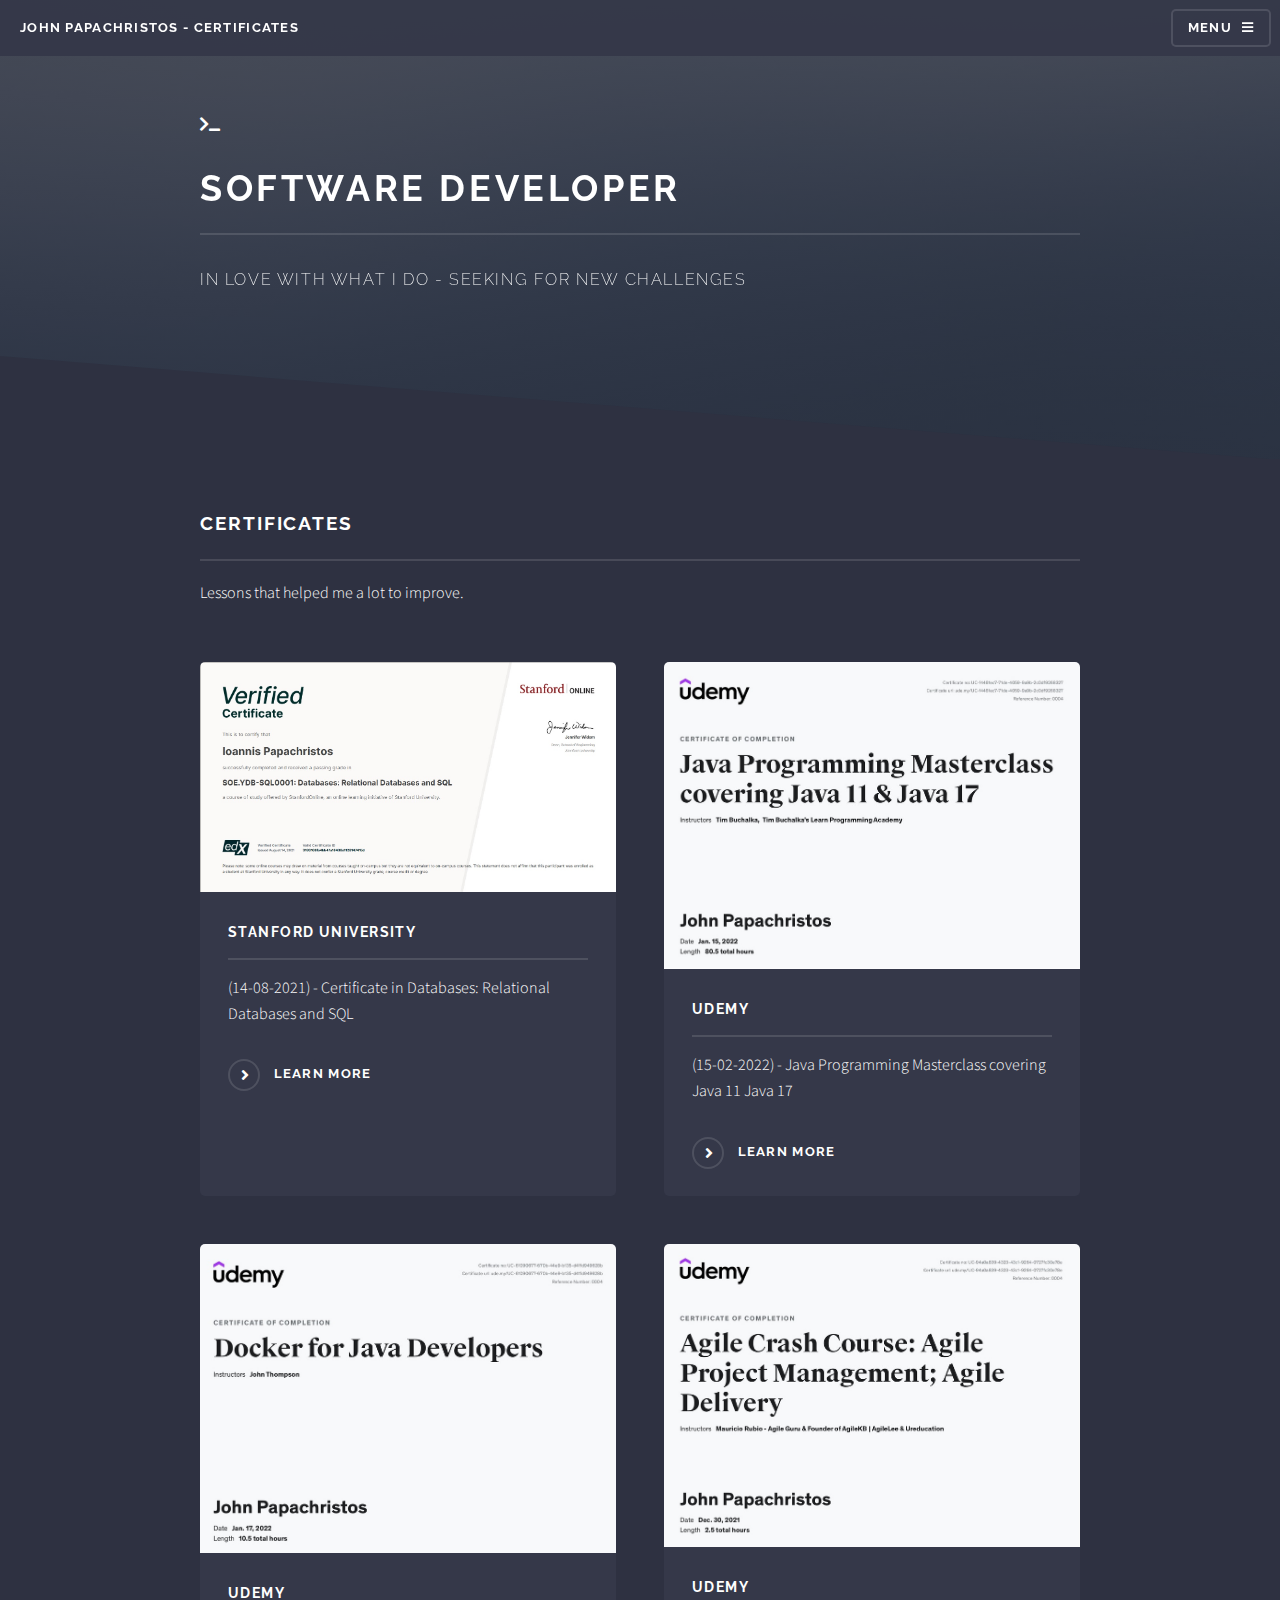
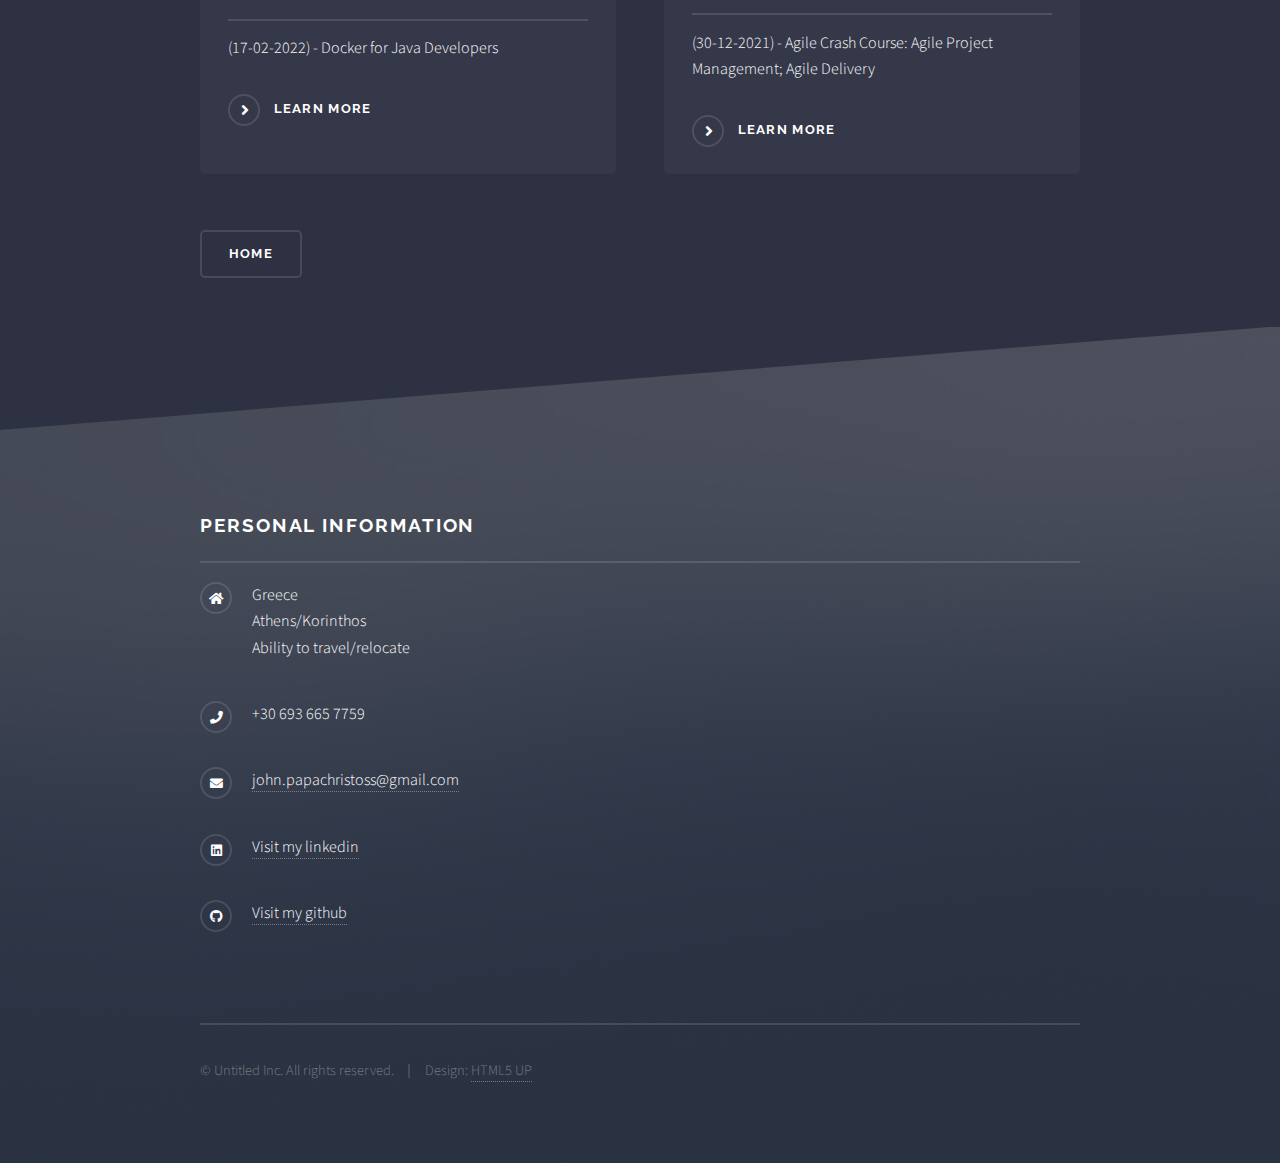
==== generic.html @ 35942d49 "Small correction on the certificates page" ====
<!DOCTYPE HTML>
<!--
	Solid State by HTML5 UP
	html5up.net | @ajlkn
	Free for personal and commercial use under the CCA 3.0 license (html5up.net/license)
-->
<html>
	<head>
		<link rel="shortcut icon" href="images/Header.png" type="image/png"/>
		<title>John Papachristos - Certificates</title>
		<meta charset="utf-8" />
		<meta name="viewport" content="width=device-width, initial-scale=1, user-scalable=no" />
		<link rel="stylesheet" href="assets/css/main.css" />
		<noscript><link rel="stylesheet" href="assets/css/noscript.css" /></noscript>
	</head>
	<body class="is-preload">

		<!-- Page Wrapper -->
			<div id="page-wrapper">

				<!-- Header -->
					<header id="header">
						<h1><a href="index.html">John Papachristos - Certificates</a></h1>
						<nav>
							<a href="#menu">Menu</a>
						</nav>
					</header>

				<!-- Menu -->
					<nav id="menu">
						<div class="inner">
							<h2>Menu</h2>
							<ul class="links">
								<li><a href="index.html">Home</a></li>
							</ul>
							<a href="#" class="close">Close</a>
						</div>
					</nav>
					<!-- Banner -->
					<section id="banner">
						<div class="inner">
							<div class="logo"><span class="fa fa-terminal"></span></div>
							<h2>SOFTWARE DEVELOPER</h2>
							<p>IN LOVE WITH WHAT I DO - SEEKING FOR NEW CHALLENGES</p>
						</div>
					</section>
					<!-- Four -->
					<section id="four" class="wrapper alt style1">
						<div class="inner">
							<h2 class="major">Certificates</h2>
							<p>Lessons that helped me a lot to improve.</p>
							<section class="features">
								<article>
									<a href="#" class="image"><img src="images/pic08.jpg" alt="" /></a>
									<h3 class="major">Stanford University</h3>
									<p>(14-08-2021) - Certificate in Databases: Relational Databases and SQL</p>
									<a href="index.html" class="special">Learn more</a>
								</article>
								<article>
									<a href="#" class="image"><img src="images/pic05.jpg" alt="" /></a>
									<h3 class="major">Udemy</h3>
									<p>(15-02-2022) - Java Programming Masterclass covering Java 11 Java 17</p>
									<a href="index.html" class="special">Learn more</a>
								</article>
								<article>
									<a href="#" class="image"><img src="images/pic06.jpg" alt="" /></a>
									<h3 class="major">Udemy</h3>
									<p>(17-02-2022) - Docker for Java Developers</p>
									<a href="index.html" class="special">Learn more</a>
								</article>
								<article>
									<a href="#" class="image"><img src="images/pic07.jpg" alt="" /></a>
									<h3 class="major">Udemy</h3>
									<p>(30-12-2021) - Agile Crash Course: Agile Project Management; Agile Delivery</p>
									<a href="index.html" class="special">Learn more</a>
								</article>
							</section>
							<ul class="actions">
								<li><a href="index.html" class="button">Home</a></li>
							</ul>
						</div>
					</section>
					<!-- Footer -->
					<section id="footer">
						<div class="inner">
							<h2 class="major">Personal information</h2>
							<ul class="contact">
								<li class="icon solid fa-home">
									Greece<br />
									Athens/Korinthos<br />
									Ability to travel/relocate
								</li>
								<li class="icon solid fa-phone">+30 693 665 7759</li>
								<li class="icon solid fa-envelope"><a href="#">john.papachristoss@gmail.com</a></li>
								<li class="icon brands fa-linkedin"><a href="https://gr.linkedin.com/in/john-papachristos-a7b620218">Visit my linkedin</a></li>
								<li class="icon brands fa-github"><a href="https://github.com/JohnPapachristos">Visit my github</a></li>
							</ul>
							<ul class="copyright">
								<li>&copy; Untitled Inc. All rights reserved.</li><li>Design: <a href="http://html5up.net">HTML5 UP</a></li>
							</ul>
						</div>
					</section>

			</div>

		<!-- Scripts -->
			<script src="assets/js/jquery.min.js"></script>
			<script src="assets/js/jquery.scrollex.min.js"></script>
			<script src="assets/js/browser.min.js"></script>
			<script src="assets/js/breakpoints.min.js"></script>
			<script src="assets/js/util.js"></script>
			<script src="assets/js/main.js"></script>

	</body>
</html>
---- assets/css/main.css ----
@import url(fontawesome-all.min.css);
@import url("https://fonts.googleapis.com/css?family=Raleway:200,700|Source+Sans+Pro:300,600,300italic,600italic");

/*
	Solid State by HTML5 UP
	html5up.net | @ajlkn
	Free for personal and commercial use under the CCA 3.0 license (html5up.net/license)
*/

html, body, div, span, applet, object,
iframe, h1, h2, h3, h4, h5, h6, p, blockquote,
pre, a, abbr, acronym, address, big, cite,
code, del, dfn, em, img, ins, kbd, q, s, samp,
small, strike, strong, sub, sup, tt, var, b,
u, i, center, dl, dt, dd, ol, ul, li, fieldset,
form, label, legend, table, caption, tbody,
tfoot, thead, tr, th, td, article, aside,
canvas, details, embed, figure, figcaption,
footer, header, hgroup, menu, nav, output, ruby,
section, summary, time, mark, audio, video {
	margin: 0;
	padding: 0;
	border: 0;
	font-size: 100%;
	font: inherit;
	vertical-align: baseline;}

article, aside, details, figcaption, figure,
footer, header, hgroup, menu, nav, section {
	display: block;}

body {
	line-height: 1;
}

ol, ul {
	list-style: none;
}

blockquote, q {
	quotes: none;
}

	blockquote:before, blockquote:after, q:before, q:after {
		content: '';
		content: none;
	}

table {
	border-collapse: collapse;
	border-spacing: 0;
}

body {
	-webkit-text-size-adjust: none;
}

mark {
	background-color: transparent;
	color: inherit;
}

input::-moz-focus-inner {
	border: 0;
	padding: 0;
}

input, select, textarea {
	-moz-appearance: none;
	-webkit-appearance: none;
	-ms-appearance: none;
	appearance: none;
}

/* Basic */

	@-ms-viewport {
		width: device-width;
	}

	body {
		-ms-overflow-style: scrollbar;
	}

	@media screen and (max-width: 480px) {

		html, body {
			min-width: 320px;
		}

	}

	html {
		box-sizing: border-box;
	}

	*, *:before, *:after {
		box-sizing: inherit;
	}

	body {
		background-color: #2e3141;
		background-image: linear-gradient(to top, rgba(46, 49, 65, 0.8), rgba(46, 49, 65, 0.8)), url("../../images/bg.jpg");
		background-size: auto, cover;
		background-attachment: fixed, fixed;
		background-position: center, center;
	}

		body.is-preload *, body.is-preload *:before, body.is-preload *:after {
			-moz-animation: none !important;
			-webkit-animation: none !important;
			-ms-animation: none !important;
			animation: none !important;
			-moz-transition: none !important;
			-webkit-transition: none !important;
			-ms-transition: none !important;
			transition: none !important;
		}

/* Type */

	body, input, select, textarea {
		color: #ffffff;
		font-family: "Source Sans Pro", Helvetica, sans-serif;
		font-size: 16.5pt;
		font-weight: 300;
		line-height: 1.65;
	}

		@media screen and (max-width: 1680px) {

			body, input, select, textarea {
				font-size: 13pt;
			}

		}

		@media screen and (max-width: 1280px) {

			body, input, select, textarea {
				font-size: 12pt;
			}

		}

		@media screen and (max-width: 980px) {

			body, input, select, textarea {
				font-size: 12pt;
			}

		}

		@media screen and (max-width: 736px) {

			body, input, select, textarea {
				font-size: 12pt;
			}

		}

		@media screen and (max-width: 480px) {

			body, input, select, textarea {
				font-size: 12pt;
			}

		}

	a {
		-moz-transition: color 0.2s ease-in-out, border-bottom-color 0.2s ease-in-out;
		-webkit-transition: color 0.2s ease-in-out, border-bottom-color 0.2s ease-in-out;
		-ms-transition: color 0.2s ease-in-out, border-bottom-color 0.2s ease-in-out;
		transition: color 0.2s ease-in-out, border-bottom-color 0.2s ease-in-out;
		border-bottom: dotted 1px rgba(255, 255, 255, 0.35);
		color: #ffffff;
		text-decoration: none;
	}

		a:hover {
			border-bottom-color: transparent;
			color: #ffffff !important;
		}

		a.special:not(.button) {
			text-decoration: none;
			border-bottom: 0;
			display: block;
			font-family: Raleway, Helvetica, sans-serif;
			font-size: 0.8em;
			font-weight: 700;
			letter-spacing: 0.1em;
			margin: 0 0 2em 0;
			text-transform: uppercase;
		}

			a.special:not(.button):before {
				-moz-osx-font-smoothing: grayscale;
				-webkit-font-smoothing: antialiased;
				display: inline-block;
				font-style: normal;
				font-variant: normal;
				text-rendering: auto;
				line-height: 1;
				text-transform: none !important;
				font-family: 'Font Awesome 5 Free';
				font-weight: 900;
			}

			a.special:not(.button):before {
				-moz-transition: background-color 0.2s ease-in-out;
				-webkit-transition: background-color 0.2s ease-in-out;
				-ms-transition: background-color 0.2s ease-in-out;
				transition: background-color 0.2s ease-in-out;
				border-radius: 100%;
				border: solid 2px rgba(255, 255, 255, 0.125);
				content: '\f105';
				display: inline-block;
				font-size: 1.25em;
				height: 2em;
				line-height: 1.75em;
				margin-right: 0.85em;
				text-align: center;
				text-indent: 0.15em;
				vertical-align: middle;
				width: 2em;
			}

			a.special:not(.button):hover:before {
				background-color: rgba(255, 255, 255, 0.025);
			}

			a.special:not(.button):active:before {
				background-color: rgba(255, 255, 255, 0.075);
			}

	strong, b {
		color: #ffffff;
		font-weight: 600;
	}

	em, i {
		font-style: italic;
	}

	p {
		margin: 0 0 2em 0;
	}

	h1, h2, h3, h4, h5, h6 {
		color: #ffffff;
		font-family: Raleway, Helvetica, sans-serif;
		font-weight: 700;
		letter-spacing: 0.1em;
		margin: 0 0 1em 0;
		text-transform: uppercase;
	}

		h1 a, h2 a, h3 a, h4 a, h5 a, h6 a {
			color: inherit;
			text-decoration: none;
			border-bottom: 0;
		}

		h1 span, h2 span, h3 span, h4 span, h5 span, h6 span {
			font-weight: 200;
		}

		h1.major, h2.major, h3.major, h4.major, h5.major, h6.major {
			padding-bottom: 1em;
			border-bottom: solid 2px rgba(255, 255, 255, 0.125);
		}

	h2 {
		font-size: 1.2em;
	}

	h3 {
		font-size: 0.9em;
	}

	h4 {
		font-size: 0.7em;
	}

	h5 {
		font-size: 0.7em;
	}

	h6 {
		font-size: 0.7em;
	}

	@media screen and (max-width: 736px) {

		h2 {
			font-size: 1em;
		}

		h3 {
			font-size: 0.8em;
		}

	}

	sub {
		font-size: 0.8em;
		position: relative;
		top: 0.5em;
	}

	sup {
		font-size: 0.8em;
		position: relative;
		top: -0.5em;
	}

	blockquote {
		border-left: solid 4px rgba(255, 255, 255, 0.125);
		font-style: italic;
		margin: 0 0 2em 0;
		padding: 0.5em 0 0.5em 2em;
	}

	code {
		background: rgba(255, 255, 255, 0.025);
		border-radius: 5px;
		border: solid 2px rgba(255, 255, 255, 0.125);
		font-family: "Courier New", monospace;
		font-size: 0.9em;
		margin: 0 0.25em;
		padding: 0.25em 0.65em;
	}

	pre {
		-webkit-overflow-scrolling: touch;
		font-family: "Courier New", monospace;
		font-size: 0.9em;
		margin: 0 0 2em 0;
	}

		pre code {
			display: block;
			line-height: 1.75em;
			padding: 1em 1.5em;
			overflow-x: auto;
		}

	hr {
		border: 0;
		border-bottom: solid 2px rgba(255, 255, 255, 0.125);
		margin: 2.5em 0;
	}

		hr.major {
			margin: 4em 0;
		}

	.align-left {
		text-align: left;
	}

	.align-center {
		text-align: center;
	}

	.align-right {
		text-align: right;
	}

/* Row */

	.row {
		display: flex;
		flex-wrap: wrap;
		box-sizing: border-box;
		align-items: stretch;
	}

		.row > * {
			box-sizing: border-box;
		}

		.row.gtr-uniform > * > :last-child {
			margin-bottom: 0;
		}

		.row.aln-left {
			justify-content: flex-start;
		}

		.row.aln-center {
			justify-content: center;
		}

		.row.aln-right {
			justify-content: flex-end;
		}

		.row.aln-top {
			align-items: flex-start;
		}

		.row.aln-middle {
			align-items: center;
		}

		.row.aln-bottom {
			align-items: flex-end;
		}

		.row > .imp {
			order: -1;
		}

		.row > .col-1 {
			width: 8.33333%;
		}

		.row > .off-1 {
			margin-left: 8.33333%;
		}

		.row > .col-2 {
			width: 16.66667%;
		}

		.row > .off-2 {
			margin-left: 16.66667%;
		}

		.row > .col-3 {
			width: 25%;
		}

		.row > .off-3 {
			margin-left: 25%;
		}

		.row > .col-4 {
			width: 33.33333%;
		}

		.row > .off-4 {
			margin-left: 33.33333%;
		}

		.row > .col-5 {
			width: 41.66667%;
		}

		.row > .off-5 {
			margin-left: 41.66667%;
		}

		.row > .col-6 {
			width: 50%;
		}

		.row > .off-6 {
			margin-left: 50%;
		}

		.row > .col-7 {
			width: 58.33333%;
		}

		.row > .off-7 {
			margin-left: 58.33333%;
		}

		.row > .col-8 {
			width: 66.66667%;
		}

		.row > .off-8 {
			margin-left: 66.66667%;
		}

		.row > .col-9 {
			width: 75%;
		}

		.row > .off-9 {
			margin-left: 75%;
		}

		.row > .col-10 {
			width: 83.33333%;
		}

		.row > .off-10 {
			margin-left: 83.33333%;
		}

		.row > .col-11 {
			width: 91.66667%;
		}

		.row > .off-11 {
			margin-left: 91.66667%;
		}

		.row > .col-12 {
			width: 100%;
		}

		.row > .off-12 {
			margin-left: 100%;
		}

		.row.gtr-0 {
			margin-top: 0;
			margin-left: 0em;
		}

			.row.gtr-0 > * {
				padding: 0 0 0 0em;
			}

			.row.gtr-0.gtr-uniform {
				margin-top: 0em;
			}

				.row.gtr-0.gtr-uniform > * {
					padding-top: 0em;
				}

		.row.gtr-25 {
			margin-top: 0;
			margin-left: -0.4375em;
		}

			.row.gtr-25 > * {
				padding: 0 0 0 0.4375em;
			}

			.row.gtr-25.gtr-uniform {
				margin-top: -0.4375em;
			}

				.row.gtr-25.gtr-uniform > * {
					padding-top: 0.4375em;
				}

		.row.gtr-50 {
			margin-top: 0;
			margin-left: -0.875em;
		}

			.row.gtr-50 > * {
				padding: 0 0 0 0.875em;
			}

			.row.gtr-50.gtr-uniform {
				margin-top: -0.875em;
			}

				.row.gtr-50.gtr-uniform > * {
					padding-top: 0.875em;
				}

		.row {
			margin-top: 0;
			margin-left: -1.75em;
		}

			.row > * {
				padding: 0 0 0 1.75em;
			}

			.row.gtr-uniform {
				margin-top: -1.75em;
			}

				.row.gtr-uniform > * {
					padding-top: 1.75em;
				}

		.row.gtr-150 {
			margin-top: 0;
			margin-left: -2.625em;
		}

			.row.gtr-150 > * {
				padding: 0 0 0 2.625em;
			}

			.row.gtr-150.gtr-uniform {
				margin-top: -2.625em;
			}

				.row.gtr-150.gtr-uniform > * {
					padding-top: 2.625em;
				}

		.row.gtr-200 {
			margin-top: 0;
			margin-left: -3.5em;
		}

			.row.gtr-200 > * {
				padding: 0 0 0 3.5em;
			}

			.row.gtr-200.gtr-uniform {
				margin-top: -3.5em;
			}

				.row.gtr-200.gtr-uniform > * {
					padding-top: 3.5em;
				}

		@media screen and (max-width: 1680px) {

			.row {
				display: flex;
				flex-wrap: wrap;
				box-sizing: border-box;
				align-items: stretch;
			}

				.row > * {
					box-sizing: border-box;
				}

				.row.gtr-uniform > * > :last-child {
					margin-bottom: 0;
				}

				.row.aln-left {
					justify-content: flex-start;
				}

				.row.aln-center {
					justify-content: center;
				}

				.row.aln-right {
					justify-content: flex-end;
				}

				.row.aln-top {
					align-items: flex-start;
				}

				.row.aln-middle {
					align-items: center;
				}

				.row.aln-bottom {
					align-items: flex-end;
				}

				.row > .imp-xlarge {
					order: -1;
				}

				.row > .col-1-xlarge {
					width: 8.33333%;
				}

				.row > .off-1-xlarge {
					margin-left: 8.33333%;
				}

				.row > .col-2-xlarge {
					width: 16.66667%;
				}

				.row > .off-2-xlarge {
					margin-left: 16.66667%;
				}

				.row > .col-3-xlarge {
					width: 25%;
				}

				.row > .off-3-xlarge {
					margin-left: 25%;
				}

				.row > .col-4-xlarge {
					width: 33.33333%;
				}

				.row > .off-4-xlarge {
					margin-left: 33.33333%;
				}

				.row > .col-5-xlarge {
					width: 41.66667%;
				}

				.row > .off-5-xlarge {
					margin-left: 41.66667%;
				}

				.row > .col-6-xlarge {
					width: 50%;
				}

				.row > .off-6-xlarge {
					margin-left: 50%;
				}

				.row > .col-7-xlarge {
					width: 58.33333%;
				}

				.row > .off-7-xlarge {
					margin-left: 58.33333%;
				}

				.row > .col-8-xlarge {
					width: 66.66667%;
				}

				.row > .off-8-xlarge {
					margin-left: 66.66667%;
				}

				.row > .col-9-xlarge {
					width: 75%;
				}

				.row > .off-9-xlarge {
					margin-left: 75%;
				}

				.row > .col-10-xlarge {
					width: 83.33333%;
				}

				.row > .off-10-xlarge {
					margin-left: 83.33333%;
				}

				.row > .col-11-xlarge {
					width: 91.66667%;
				}

				.row > .off-11-xlarge {
					margin-left: 91.66667%;
				}

				.row > .col-12-xlarge {
					width: 100%;
				}

				.row > .off-12-xlarge {
					margin-left: 100%;
				}

				.row.gtr-0 {
					margin-top: 0;
					margin-left: 0em;
				}

					.row.gtr-0 > * {
						padding: 0 0 0 0em;
					}

					.row.gtr-0.gtr-uniform {
						margin-top: 0em;
					}

						.row.gtr-0.gtr-uniform > * {
							padding-top: 0em;
						}

				.row.gtr-25 {
					margin-top: 0;
					margin-left: -0.4375em;
				}

					.row.gtr-25 > * {
						padding: 0 0 0 0.4375em;
					}

					.row.gtr-25.gtr-uniform {
						margin-top: -0.4375em;
					}

						.row.gtr-25.gtr-uniform > * {
							padding-top: 0.4375em;
						}

				.row.gtr-50 {
					margin-top: 0;
					margin-left: -0.875em;
				}

					.row.gtr-50 > * {
						padding: 0 0 0 0.875em;
					}

					.row.gtr-50.gtr-uniform {
						margin-top: -0.875em;
					}

						.row.gtr-50.gtr-uniform > * {
							padding-top: 0.875em;
						}

				.row {
					margin-top: 0;
					margin-left: -1.75em;
				}

					.row > * {
						padding: 0 0 0 1.75em;
					}

					.row.gtr-uniform {
						margin-top: -1.75em;
					}

						.row.gtr-uniform > * {
							padding-top: 1.75em;
						}

				.row.gtr-150 {
					margin-top: 0;
					margin-left: -2.625em;
				}

					.row.gtr-150 > * {
						padding: 0 0 0 2.625em;
					}

					.row.gtr-150.gtr-uniform {
						margin-top: -2.625em;
					}

						.row.gtr-150.gtr-uniform > * {
							padding-top: 2.625em;
						}

				.row.gtr-200 {
					margin-top: 0;
					margin-left: -3.5em;
				}

					.row.gtr-200 > * {
						padding: 0 0 0 3.5em;
					}

					.row.gtr-200.gtr-uniform {
						margin-top: -3.5em;
					}

						.row.gtr-200.gtr-uniform > * {
							padding-top: 3.5em;
						}

		}

		@media screen and (max-width: 1280px) {

			.row {
				display: flex;
				flex-wrap: wrap;
				box-sizing: border-box;
				align-items: stretch;
			}

				.row > * {
					box-sizing: border-box;
				}

				.row.gtr-uniform > * > :last-child {
					margin-bottom: 0;
				}

				.row.aln-left {
					justify-content: flex-start;
				}

				.row.aln-center {
					justify-content: center;
				}

				.row.aln-right {
					justify-content: flex-end;
				}

				.row.aln-top {
					align-items: flex-start;
				}

				.row.aln-middle {
					align-items: center;
				}

				.row.aln-bottom {
					align-items: flex-end;
				}

				.row > .imp-large {
					order: -1;
				}

				.row > .col-1-large {
					width: 8.33333%;
				}

				.row > .off-1-large {
					margin-left: 8.33333%;
				}

				.row > .col-2-large {
					width: 16.66667%;
				}

				.row > .off-2-large {
					margin-left: 16.66667%;
				}

				.row > .col-3-large {
					width: 25%;
				}

				.row > .off-3-large {
					margin-left: 25%;
				}

				.row > .col-4-large {
					width: 33.33333%;
				}

				.row > .off-4-large {
					margin-left: 33.33333%;
				}

				.row > .col-5-large {
					width: 41.66667%;
				}

				.row > .off-5-large {
					margin-left: 41.66667%;
				}

				.row > .col-6-large {
					width: 50%;
				}

				.row > .off-6-large {
					margin-left: 50%;
				}

				.row > .col-7-large {
					width: 58.33333%;
				}

				.row > .off-7-large {
					margin-left: 58.33333%;
				}

				.row > .col-8-large {
					width: 66.66667%;
				}

				.row > .off-8-large {
					margin-left: 66.66667%;
				}

				.row > .col-9-large {
					width: 75%;
				}

				.row > .off-9-large {
					margin-left: 75%;
				}

				.row > .col-10-large {
					width: 83.33333%;
				}

				.row > .off-10-large {
					margin-left: 83.33333%;
				}

				.row > .col-11-large {
					width: 91.66667%;
				}

				.row > .off-11-large {
					margin-left: 91.66667%;
				}

				.row > .col-12-large {
					width: 100%;
				}

				.row > .off-12-large {
					margin-left: 100%;
				}

				.row.gtr-0 {
					margin-top: 0;
					margin-left: 0em;
				}

					.row.gtr-0 > * {
						padding: 0 0 0 0em;
					}

					.row.gtr-0.gtr-uniform {
						margin-top: 0em;
					}

						.row.gtr-0.gtr-uniform > * {
							padding-top: 0em;
						}

				.row.gtr-25 {
					margin-top: 0;
					margin-left: -0.4375em;
				}

					.row.gtr-25 > * {
						padding: 0 0 0 0.4375em;
					}

					.row.gtr-25.gtr-uniform {
						margin-top: -0.4375em;
					}

						.row.gtr-25.gtr-uniform > * {
							padding-top: 0.4375em;
						}

				.row.gtr-50 {
					margin-top: 0;
					margin-left: -0.875em;
				}

					.row.gtr-50 > * {
						padding: 0 0 0 0.875em;
					}

					.row.gtr-50.gtr-uniform {
						margin-top: -0.875em;
					}

						.row.gtr-50.gtr-uniform > * {
							padding-top: 0.875em;
						}

				.row {
					margin-top: 0;
					margin-left: -1.75em;
				}

					.row > * {
						padding: 0 0 0 1.75em;
					}

					.row.gtr-uniform {
						margin-top: -1.75em;
					}

						.row.gtr-uniform > * {
							padding-top: 1.75em;
						}

				.row.gtr-150 {
					margin-top: 0;
					margin-left: -2.625em;
				}

					.row.gtr-150 > * {
						padding: 0 0 0 2.625em;
					}

					.row.gtr-150.gtr-uniform {
						margin-top: -2.625em;
					}

						.row.gtr-150.gtr-uniform > * {
							padding-top: 2.625em;
						}

				.row.gtr-200 {
					margin-top: 0;
					margin-left: -3.5em;
				}

					.row.gtr-200 > * {
						padding: 0 0 0 3.5em;
					}

					.row.gtr-200.gtr-uniform {
						margin-top: -3.5em;
					}

						.row.gtr-200.gtr-uniform > * {
							padding-top: 3.5em;
						}

		}

		@media screen and (max-width: 980px) {

			.row {
				display: flex;
				flex-wrap: wrap;
				box-sizing: border-box;
				align-items: stretch;
			}

				.row > * {
					box-sizing: border-box;
				}

				.row.gtr-uniform > * > :last-child {
					margin-bottom: 0;
				}

				.row.aln-left {
					justify-content: flex-start;
				}

				.row.aln-center {
					justify-content: center;
				}

				.row.aln-right {
					justify-content: flex-end;
				}

				.row.aln-top {
					align-items: flex-start;
				}

				.row.aln-middle {
					align-items: center;
				}

				.row.aln-bottom {
					align-items: flex-end;
				}

				.row > .imp-medium {
					order: -1;
				}

				.row > .col-1-medium {
					width: 8.33333%;
				}

				.row > .off-1-medium {
					margin-left: 8.33333%;
				}

				.row > .col-2-medium {
					width: 16.66667%;
				}

				.row > .off-2-medium {
					margin-left: 16.66667%;
				}

				.row > .col-3-medium {
					width: 25%;
				}

				.row > .off-3-medium {
					margin-left: 25%;
				}

				.row > .col-4-medium {
					width: 33.33333%;
				}

				.row > .off-4-medium {
					margin-left: 33.33333%;
				}

				.row > .col-5-medium {
					width: 41.66667%;
				}

				.row > .off-5-medium {
					margin-left: 41.66667%;
				}

				.row > .col-6-medium {
					width: 50%;
				}

				.row > .off-6-medium {
					margin-left: 50%;
				}

				.row > .col-7-medium {
					width: 58.33333%;
				}

				.row > .off-7-medium {
					margin-left: 58.33333%;
				}

				.row > .col-8-medium {
					width: 66.66667%;
				}

				.row > .off-8-medium {
					margin-left: 66.66667%;
				}

				.row > .col-9-medium {
					width: 75%;
				}

				.row > .off-9-medium {
					margin-left: 75%;
				}

				.row > .col-10-medium {
					width: 83.33333%;
				}

				.row > .off-10-medium {
					margin-left: 83.33333%;
				}

				.row > .col-11-medium {
					width: 91.66667%;
				}

				.row > .off-11-medium {
					margin-left: 91.66667%;
				}

				.row > .col-12-medium {
					width: 100%;
				}

				.row > .off-12-medium {
					margin-left: 100%;
				}

				.row.gtr-0 {
					margin-top: 0;
					margin-left: 0em;
				}

					.row.gtr-0 > * {
						padding: 0 0 0 0em;
					}

					.row.gtr-0.gtr-uniform {
						margin-top: 0em;
					}

						.row.gtr-0.gtr-uniform > * {
							padding-top: 0em;
						}

				.row.gtr-25 {
					margin-top: 0;
					margin-left: -0.4375em;
				}

					.row.gtr-25 > * {
						padding: 0 0 0 0.4375em;
					}

					.row.gtr-25.gtr-uniform {
						margin-top: -0.4375em;
					}

						.row.gtr-25.gtr-uniform > * {
							padding-top: 0.4375em;
						}

				.row.gtr-50 {
					margin-top: 0;
					margin-left: -0.875em;
				}

					.row.gtr-50 > * {
						padding: 0 0 0 0.875em;
					}

					.row.gtr-50.gtr-uniform {
						margin-top: -0.875em;
					}

						.row.gtr-50.gtr-uniform > * {
							padding-top: 0.875em;
						}

				.row {
					margin-top: 0;
					margin-left: -1.75em;
				}

					.row > * {
						padding: 0 0 0 1.75em;
					}

					.row.gtr-uniform {
						margin-top: -1.75em;
					}

						.row.gtr-uniform > * {
							padding-top: 1.75em;
						}

				.row.gtr-150 {
					margin-top: 0;
					margin-left: -2.625em;
				}

					.row.gtr-150 > * {
						padding: 0 0 0 2.625em;
					}

					.row.gtr-150.gtr-uniform {
						margin-top: -2.625em;
					}

						.row.gtr-150.gtr-uniform > * {
							padding-top: 2.625em;
						}

				.row.gtr-200 {
					margin-top: 0;
					margin-left: -3.5em;
				}

					.row.gtr-200 > * {
						padding: 0 0 0 3.5em;
					}

					.row.gtr-200.gtr-uniform {
						margin-top: -3.5em;
					}

						.row.gtr-200.gtr-uniform > * {
							padding-top: 3.5em;
						}

		}

		@media screen and (max-width: 736px) {

			.row {
				display: flex;
				flex-wrap: wrap;
				box-sizing: border-box;
				align-items: stretch;
			}

				.row > * {
					box-sizing: border-box;
				}

				.row.gtr-uniform > * > :last-child {
					margin-bottom: 0;
				}

				.row.aln-left {
					justify-content: flex-start;
				}

				.row.aln-center {
					justify-content: center;
				}

				.row.aln-right {
					justify-content: flex-end;
				}

				.row.aln-top {
					align-items: flex-start;
				}

				.row.aln-middle {
					align-items: center;
				}

				.row.aln-bottom {
					align-items: flex-end;
				}

				.row > .imp-small {
					order: -1;
				}

				.row > .col-1-small {
					width: 8.33333%;
				}

				.row > .off-1-small {
					margin-left: 8.33333%;
				}

				.row > .col-2-small {
					width: 16.66667%;
				}

				.row > .off-2-small {
					margin-left: 16.66667%;
				}

				.row > .col-3-small {
					width: 25%;
				}

				.row > .off-3-small {
					margin-left: 25%;
				}

				.row > .col-4-small {
					width: 33.33333%;
				}

				.row > .off-4-small {
					margin-left: 33.33333%;
				}

				.row > .col-5-small {
					width: 41.66667%;
				}

				.row > .off-5-small {
					margin-left: 41.66667%;
				}

				.row > .col-6-small {
					width: 50%;
				}

				.row > .off-6-small {
					margin-left: 50%;
				}

				.row > .col-7-small {
					width: 58.33333%;
				}

				.row > .off-7-small {
					margin-left: 58.33333%;
				}

				.row > .col-8-small {
					width: 66.66667%;
				}

				.row > .off-8-small {
					margin-left: 66.66667%;
				}

				.row > .col-9-small {
					width: 75%;
				}

				.row > .off-9-small {
					margin-left: 75%;
				}

				.row > .col-10-small {
					width: 83.33333%;
				}

				.row > .off-10-small {
					margin-left: 83.33333%;
				}

				.row > .col-11-small {
					width: 91.66667%;
				}

				.row > .off-11-small {
					margin-left: 91.66667%;
				}

				.row > .col-12-small {
					width: 100%;
				}

				.row > .off-12-small {
					margin-left: 100%;
				}

				.row.gtr-0 {
					margin-top: 0;
					margin-left: 0em;
				}

					.row.gtr-0 > * {
						padding: 0 0 0 0em;
					}

					.row.gtr-0.gtr-uniform {
						margin-top: 0em;
					}

						.row.gtr-0.gtr-uniform > * {
							padding-top: 0em;
						}

				.row.gtr-25 {
					margin-top: 0;
					margin-left: -0.3125em;
				}

					.row.gtr-25 > * {
						padding: 0 0 0 0.3125em;
					}

					.row.gtr-25.gtr-uniform {
						margin-top: -0.3125em;
					}

						.row.gtr-25.gtr-uniform > * {
							padding-top: 0.3125em;
						}

				.row.gtr-50 {
					margin-top: 0;
					margin-left: -0.625em;
				}

					.row.gtr-50 > * {
						padding: 0 0 0 0.625em;
					}

					.row.gtr-50.gtr-uniform {
						margin-top: -0.625em;
					}

						.row.gtr-50.gtr-uniform > * {
							padding-top: 0.625em;
						}

				.row {
					margin-top: 0;
					margin-left: -1.25em;
				}

					.row > * {
						padding: 0 0 0 1.25em;
					}

					.row.gtr-uniform {
						margin-top: -1.25em;
					}

						.row.gtr-uniform > * {
							padding-top: 1.25em;
						}

				.row.gtr-150 {
					margin-top: 0;
					margin-left: -1.875em;
				}

					.row.gtr-150 > * {
						padding: 0 0 0 1.875em;
					}

					.row.gtr-150.gtr-uniform {
						margin-top: -1.875em;
					}

						.row.gtr-150.gtr-uniform > * {
							padding-top: 1.875em;
						}

				.row.gtr-200 {
					margin-top: 0;
					margin-left: -2.5em;
				}

					.row.gtr-200 > * {
						padding: 0 0 0 2.5em;
					}

					.row.gtr-200.gtr-uniform {
						margin-top: -2.5em;
					}

						.row.gtr-200.gtr-uniform > * {
							padding-top: 2.5em;
						}

		}

		@media screen and (max-width: 480px) {

			.row {
				display: flex;
				flex-wrap: wrap;
				box-sizing: border-box;
				align-items: stretch;
			}

				.row > * {
					box-sizing: border-box;
				}

				.row.gtr-uniform > * > :last-child {
					margin-bottom: 0;
				}

				.row.aln-left {
					justify-content: flex-start;
				}

				.row.aln-center {
					justify-content: center;
				}

				.row.aln-right {
					justify-content: flex-end;
				}

				.row.aln-top {
					align-items: flex-start;
				}

				.row.aln-middle {
					align-items: center;
				}

				.row.aln-bottom {
					align-items: flex-end;
				}

				.row > .imp-xsmall {
					order: -1;
				}

				.row > .col-1-xsmall {
					width: 8.33333%;
				}

				.row > .off-1-xsmall {
					margin-left: 8.33333%;
				}

				.row > .col-2-xsmall {
					width: 16.66667%;
				}

				.row > .off-2-xsmall {
					margin-left: 16.66667%;
				}

				.row > .col-3-xsmall {
					width: 25%;
				}

				.row > .off-3-xsmall {
					margin-left: 25%;
				}

				.row > .col-4-xsmall {
					width: 33.33333%;
				}

				.row > .off-4-xsmall {
					margin-left: 33.33333%;
				}

				.row > .col-5-xsmall {
					width: 41.66667%;
				}

				.row > .off-5-xsmall {
					margin-left: 41.66667%;
				}

				.row > .col-6-xsmall {
					width: 50%;
				}

				.row > .off-6-xsmall {
					margin-left: 50%;
				}

				.row > .col-7-xsmall {
					width: 58.33333%;
				}

				.row > .off-7-xsmall {
					margin-left: 58.33333%;
				}

				.row > .col-8-xsmall {
					width: 66.66667%;
				}

				.row > .off-8-xsmall {
					margin-left: 66.66667%;
				}

				.row > .col-9-xsmall {
					width: 75%;
				}

				.row > .off-9-xsmall {
					margin-left: 75%;
				}

				.row > .col-10-xsmall {
					width: 83.33333%;
				}

				.row > .off-10-xsmall {
					margin-left: 83.33333%;
				}

				.row > .col-11-xsmall {
					width: 91.66667%;
				}

				.row > .off-11-xsmall {
					margin-left: 91.66667%;
				}

				.row > .col-12-xsmall {
					width: 100%;
				}

				.row > .off-12-xsmall {
					margin-left: 100%;
				}

				.row.gtr-0 {
					margin-top: 0;
					margin-left: 0em;
				}

					.row.gtr-0 > * {
						padding: 0 0 0 0em;
					}

					.row.gtr-0.gtr-uniform {
						margin-top: 0em;
					}

						.row.gtr-0.gtr-uniform > * {
							padding-top: 0em;
						}

				.row.gtr-25 {
					margin-top: 0;
					margin-left: -0.3125em;
				}

					.row.gtr-25 > * {
						padding: 0 0 0 0.3125em;
					}

					.row.gtr-25.gtr-uniform {
						margin-top: -0.3125em;
					}

						.row.gtr-25.gtr-uniform > * {
							padding-top: 0.3125em;
						}

				.row.gtr-50 {
					margin-top: 0;
					margin-left: -0.625em;
				}

					.row.gtr-50 > * {
						padding: 0 0 0 0.625em;
					}

					.row.gtr-50.gtr-uniform {
						margin-top: -0.625em;
					}

						.row.gtr-50.gtr-uniform > * {
							padding-top: 0.625em;
						}

				.row {
					margin-top: 0;
					margin-left: -1.25em;
				}

					.row > * {
						padding: 0 0 0 1.25em;
					}

					.row.gtr-uniform {
						margin-top: -1.25em;
					}

						.row.gtr-uniform > * {
							padding-top: 1.25em;
						}

				.row.gtr-150 {
					margin-top: 0;
					margin-left: -1.875em;
				}

					.row.gtr-150 > * {
						padding: 0 0 0 1.875em;
					}

					.row.gtr-150.gtr-uniform {
						margin-top: -1.875em;
					}

						.row.gtr-150.gtr-uniform > * {
							padding-top: 1.875em;
						}

				.row.gtr-200 {
					margin-top: 0;
					margin-left: -2.5em;
				}

					.row.gtr-200 > * {
						padding: 0 0 0 2.5em;
					}

					.row.gtr-200.gtr-uniform {
						margin-top: -2.5em;
					}

						.row.gtr-200.gtr-uniform > * {
							padding-top: 2.5em;
						}

		}

		@media screen and (max-width: 360px) {

			.row {
				display: flex;
				flex-wrap: wrap;
				box-sizing: border-box;
				align-items: stretch;
			}

				.row > * {
					box-sizing: border-box;
				}

				.row.gtr-uniform > * > :last-child {
					margin-bottom: 0;
				}

				.row.aln-left {
					justify-content: flex-start;
				}

				.row.aln-center {
					justify-content: center;
				}

				.row.aln-right {
					justify-content: flex-end;
				}

				.row.aln-top {
					align-items: flex-start;
				}

				.row.aln-middle {
					align-items: center;
				}

				.row.aln-bottom {
					align-items: flex-end;
				}

				.row > .imp-xxsmall {
					order: -1;
				}

				.row > .col-1-xxsmall {
					width: 8.33333%;
				}

				.row > .off-1-xxsmall {
					margin-left: 8.33333%;
				}

				.row > .col-2-xxsmall {
					width: 16.66667%;
				}

				.row > .off-2-xxsmall {
					margin-left: 16.66667%;
				}

				.row > .col-3-xxsmall {
					width: 25%;
				}

				.row > .off-3-xxsmall {
					margin-left: 25%;
				}

				.row > .col-4-xxsmall {
					width: 33.33333%;
				}

				.row > .off-4-xxsmall {
					margin-left: 33.33333%;
				}

				.row > .col-5-xxsmall {
					width: 41.66667%;
				}

				.row > .off-5-xxsmall {
					margin-left: 41.66667%;
				}

				.row > .col-6-xxsmall {
					width: 50%;
				}

				.row > .off-6-xxsmall {
					margin-left: 50%;
				}

				.row > .col-7-xxsmall {
					width: 58.33333%;
				}

				.row > .off-7-xxsmall {
					margin-left: 58.33333%;
				}

				.row > .col-8-xxsmall {
					width: 66.66667%;
				}

				.row > .off-8-xxsmall {
					margin-left: 66.66667%;
				}

				.row > .col-9-xxsmall {
					width: 75%;
				}

				.row > .off-9-xxsmall {
					margin-left: 75%;
				}

				.row > .col-10-xxsmall {
					width: 83.33333%;
				}

				.row > .off-10-xxsmall {
					margin-left: 83.33333%;
				}

				.row > .col-11-xxsmall {
					width: 91.66667%;
				}

				.row > .off-11-xxsmall {
					margin-left: 91.66667%;
				}

				.row > .col-12-xxsmall {
					width: 100%;
				}

				.row > .off-12-xxsmall {
					margin-left: 100%;
				}

				.row.gtr-0 {
					margin-top: 0;
					margin-left: 0em;
				}

					.row.gtr-0 > * {
						padding: 0 0 0 0em;
					}

					.row.gtr-0.gtr-uniform {
						margin-top: 0em;
					}

						.row.gtr-0.gtr-uniform > * {
							padding-top: 0em;
						}

				.row.gtr-25 {
					margin-top: 0;
					margin-left: -0.3125em;
				}

					.row.gtr-25 > * {
						padding: 0 0 0 0.3125em;
					}

					.row.gtr-25.gtr-uniform {
						margin-top: -0.3125em;
					}

						.row.gtr-25.gtr-uniform > * {
							padding-top: 0.3125em;
						}

				.row.gtr-50 {
					margin-top: 0;
					margin-left: -0.625em;
				}

					.row.gtr-50 > * {
						padding: 0 0 0 0.625em;
					}

					.row.gtr-50.gtr-uniform {
						margin-top: -0.625em;
					}

						.row.gtr-50.gtr-uniform > * {
							padding-top: 0.625em;
						}

				.row {
					margin-top: 0;
					margin-left: -1.25em;
				}

					.row > * {
						padding: 0 0 0 1.25em;
					}

					.row.gtr-uniform {
						margin-top: -1.25em;
					}

						.row.gtr-uniform > * {
							padding-top: 1.25em;
						}

				.row.gtr-150 {
					margin-top: 0;
					margin-left: -1.875em;
				}

					.row.gtr-150 > * {
						padding: 0 0 0 1.875em;
					}

					.row.gtr-150.gtr-uniform {
						margin-top: -1.875em;
					}

						.row.gtr-150.gtr-uniform > * {
							padding-top: 1.875em;
						}

				.row.gtr-200 {
					margin-top: 0;
					margin-left: -2.5em;
				}

					.row.gtr-200 > * {
						padding: 0 0 0 2.5em;
					}

					.row.gtr-200.gtr-uniform {
						margin-top: -2.5em;
					}

						.row.gtr-200.gtr-uniform > * {
							padding-top: 2.5em;
						}

		}

/* Section/Article */

	section.special, article.special {
		text-align: center;
	}

/* Form */

	form {
		margin: 0 0 2em 0;
	}

		form > :last-child {
			margin-bottom: 0;
		}

		form > .fields {
			display: -moz-flex;
			display: -webkit-flex;
			display: -ms-flex;
			display: flex;
			-moz-flex-wrap: wrap;
			-webkit-flex-wrap: wrap;
			-ms-flex-wrap: wrap;
			flex-wrap: wrap;
			width: calc(100% + 3em);
			margin: -1.5em 0 2em -1.5em;
		}

			form > .fields > .field {
				-moz-flex-grow: 0;
				-webkit-flex-grow: 0;
				-ms-flex-grow: 0;
				flex-grow: 0;
				-moz-flex-shrink: 0;
				-webkit-flex-shrink: 0;
				-ms-flex-shrink: 0;
				flex-shrink: 0;
				padding: 1.5em 0 0 1.5em;
				width: calc(100% - 1.5em);
			}

				form > .fields > .field.half {
					width: calc(50% - 0.75em);
				}

				form > .fields > .field.third {
					width: calc(100%/3 - 0.5em);
				}

				form > .fields > .field.quarter {
					width: calc(25% - 0.375em);
				}

		@media screen and (max-width: 480px) {

			form > .fields {
				width: calc(100% + 3em);
				margin: -1.5em 0 2em -1.5em;
			}

				form > .fields > .field {
					padding: 1.5em 0 0 1.5em;
					width: calc(100% - 1.5em);
				}

					form > .fields > .field.half {
						width: calc(100% - 1.5em);
					}

					form > .fields > .field.third {
						width: calc(100% - 1.5em);
					}

					form > .fields > .field.quarter {
						width: calc(100% - 1.5em);
					}

		}

	label {
		color: #ffffff;
		display: block;
		font-family: Raleway, Helvetica, sans-serif;
		font-size: 0.8em;
		font-weight: 700;
		letter-spacing: 0.1em;
		margin: 0 0 0.7em 0;
		text-transform: uppercase;
	}

	input[type="text"],
	input[type="password"],
	input[type="email"],
	input[type="tel"],
	select,
	textarea {
		-moz-appearance: none;
		-webkit-appearance: none;
		-ms-appearance: none;
		appearance: none;
		background: rgba(255, 255, 255, 0.025);
		border-radius: 5px;
		border: none;
		border: solid 2px rgba(255, 255, 255, 0.125);
		color: inherit;
		display: block;
		outline: 0;
		padding: 0 1em;
		text-decoration: none;
		width: 100%;
	}

		input[type="text"]:invalid,
		input[type="password"]:invalid,
		input[type="email"]:invalid,
		input[type="tel"]:invalid,
		select:invalid,
		textarea:invalid {
			box-shadow: none;
		}

		input[type="text"]:focus,
		input[type="password"]:focus,
		input[type="email"]:focus,
		input[type="tel"]:focus,
		select:focus,
		textarea:focus {
			border-color: #5b6ba6;
		}

	select {
		background-image: url("data:image/svg+xml;charset=utf8,%3Csvg xmlns='http://www.w3.org/2000/svg' width='40' height='40' preserveAspectRatio='none' viewBox='0 0 40 40'%3E%3Cpath d='M9.4,12.3l10.4,10.4l10.4-10.4c0.2-0.2,0.5-0.4,0.9-0.4c0.3,0,0.6,0.1,0.9,0.4l3.3,3.3c0.2,0.2,0.4,0.5,0.4,0.9 c0,0.4-0.1,0.6-0.4,0.9L20.7,31.9c-0.2,0.2-0.5,0.4-0.9,0.4c-0.3,0-0.6-0.1-0.9-0.4L4.3,17.3c-0.2-0.2-0.4-0.5-0.4-0.9 c0-0.4,0.1-0.6,0.4-0.9l3.3-3.3c0.2-0.2,0.5-0.4,0.9-0.4S9.1,12.1,9.4,12.3z' fill='rgba(255, 255, 255, 0.125)' /%3E%3C/svg%3E");
		background-size: 1.25rem;
		background-repeat: no-repeat;
		background-position: calc(100% - 1rem) center;
		height: 2.75em;
		padding-right: 2.75em;
		text-overflow: ellipsis;
	}

		select option {
			color: #ffffff;
			background: #2e3141;
		}

		select:focus::-ms-value {
			background-color: transparent;
		}

		select::-ms-expand {
			display: none;
		}

	input[type="text"],
	input[type="password"],
	input[type="email"],
	select {
		height: 2.75em;
	}

	textarea {
		padding: 0.75em 1em;
	}

	input[type="checkbox"],
	input[type="radio"] {
		-moz-appearance: none;
		-webkit-appearance: none;
		-ms-appearance: none;
		appearance: none;
		display: block;
		float: left;
		margin-right: -2em;
		opacity: 0;
		width: 1em;
		z-index: -1;
	}

		input[type="checkbox"] + label,
		input[type="radio"] + label {
			text-decoration: none;
			color: #ffffff;
			cursor: pointer;
			display: inline-block;
			font-size: 1em;
			font-family: "Source Sans Pro", Helvetica, sans-serif;
			text-transform: none;
			letter-spacing: 0;
			font-weight: 300;
			padding-left: 2.4em;
			padding-right: 0.75em;
			position: relative;
		}

			input[type="checkbox"] + label:before,
			input[type="radio"] + label:before {
				-moz-osx-font-smoothing: grayscale;
				-webkit-font-smoothing: antialiased;
				display: inline-block;
				font-style: normal;
				font-variant: normal;
				text-rendering: auto;
				line-height: 1;
				text-transform: none !important;
				font-family: 'Font Awesome 5 Free';
				font-weight: 900;
			}

			input[type="checkbox"] + label:before,
			input[type="radio"] + label:before {
				background: rgba(255, 255, 255, 0.025);
				border-radius: 5px;
				border: solid 2px rgba(255, 255, 255, 0.125);
				content: '';
				display: inline-block;
				font-size: 0.8em;
				height: 2.0625em;
				left: 0;
				line-height: 2.0625em;
				position: absolute;
				text-align: center;
				top: 0;
				width: 2.0625em;
			}

		input[type="checkbox"]:checked + label:before,
		input[type="radio"]:checked + label:before {
			background: #ffffff;
			border-color: #ffffff;
			content: '\f00c';
			color: #2e3141;
		}

		input[type="checkbox"]:focus + label:before,
		input[type="radio"]:focus + label:before {
			border-color: #4c5c96;
		}

	input[type="checkbox"] + label:before {
		border-radius: 5px;
	}

	input[type="radio"] + label:before {
		border-radius: 100%;
	}

	::-webkit-input-placeholder {
		color: rgba(255, 255, 255, 0.35) !important;
		opacity: 1.0;
	}

	:-moz-placeholder {
		color: rgba(255, 255, 255, 0.35) !important;
		opacity: 1.0;
	}

	::-moz-placeholder {
		color: rgba(255, 255, 255, 0.35) !important;
		opacity: 1.0;
	}

	:-ms-input-placeholder {
		color: rgba(255, 255, 255, 0.35) !important;
		opacity: 1.0;
	}

/* Box */

	.box {
		border-radius: 5px;
		border: solid 2px rgba(255, 255, 255, 0.125);
		margin-bottom: 2em;
		padding: 1.5em;
	}

		.box > :last-child,
		.box > :last-child > :last-child,
		.box > :last-child > :last-child > :last-child {
			margin-bottom: 0;
		}

		.box.alt {
			border: 0;
			border-radius: 0;
			padding: 0;
		}

/* Icon */

	.icon {
		text-decoration: none;
		border-bottom: none;
		position: relative;
	}

		.icon:before {
			-moz-osx-font-smoothing: grayscale;
			-webkit-font-smoothing: antialiased;
			display: inline-block;
			font-style: normal;
			font-variant: normal;
			text-rendering: auto;
			line-height: 1;
			text-transform: none !important;
			font-family: 'Font Awesome 5 Free';
			font-weight: 400;
		}

		.icon > .label {
			display: none;
		}

		.icon:before {
			line-height: inherit;
		}

		.icon.solid:before {
			font-weight: 900;
		}

		.icon.brands:before {
			font-family: 'Font Awesome 5 Brands';
		}

/* Image */

	.image {
		border-radius: 5px;
		border: 0;
		display: inline-block;
		position: relative;
	}

		.image img {
			border-radius: 5px;
			display: block;
		}

		.image.left, .image.right {
			max-width: 40%;
		}

			.image.left img, .image.right img {
				width: 100%;
			}

		.image.left {
			float: left;
			padding: 0 1.5em 1em 0;
			top: 0.25em;
		}

		.image.right {
			float: right;
			padding: 0 0 1em 1.5em;
			top: 0.25em;
		}

		.image.fit {
			display: block;
			margin: 0 0 2em 0;
			width: 100%;
		}

			.image.fit img {
				width: 100%;
			}

		.image.main {
			display: block;
			margin: 0 0 3em 0;
			width: 100%;
		}

			.image.main img {
				width: 100%;
			}

/* List */

	ol {
		list-style: decimal;
		margin: 0 0 2em 0;
		padding-left: 1.25em;
	}

		ol li {
			padding-left: 0.25em;
		}

	ul {
		list-style: disc;
		margin: 0 0 2em 0;
		padding-left: 1em;
	}

		ul li {
			padding-left: 0.5em;
		}

		ul.alt {
			list-style: none;
			padding-left: 0;
		}

			ul.alt li {
				border-top: solid 1px rgba(255, 255, 255, 0.125);
				padding: 0.5em 0;
			}

				ul.alt li:first-child {
					border-top: 0;
					padding-top: 0;
				}

	dl {
		margin: 0 0 2em 0;
	}

		dl dt {
			display: block;
			font-weight: 600;
			margin: 0 0 1em 0;
		}

		dl dd {
			margin-left: 2em;
		}

/* Actions */

	ul.actions {
		display: -moz-flex;
		display: -webkit-flex;
		display: -ms-flex;
		display: flex;
		cursor: default;
		list-style: none;
		margin-left: -1em;
		padding-left: 0;
	}

		ul.actions li {
			padding: 0 0 0 1em;
			vertical-align: middle;
		}

		ul.actions.special {
			-moz-justify-content: center;
			-webkit-justify-content: center;
			-ms-justify-content: center;
			justify-content: center;
			width: 100%;
			margin-left: 0;
		}

			ul.actions.special li:first-child {
				padding-left: 0;
			}

		ul.actions.stacked {
			-moz-flex-direction: column;
			-webkit-flex-direction: column;
			-ms-flex-direction: column;
			flex-direction: column;
			margin-left: 0;
		}

			ul.actions.stacked li {
				padding: 1.3em 0 0 0;
			}

				ul.actions.stacked li:first-child {
					padding-top: 0;
				}

		ul.actions.fit {
			width: calc(100% + 1em);
		}

			ul.actions.fit li {
				-moz-flex-grow: 1;
				-webkit-flex-grow: 1;
				-ms-flex-grow: 1;
				flex-grow: 1;
				-moz-flex-shrink: 1;
				-webkit-flex-shrink: 1;
				-ms-flex-shrink: 1;
				flex-shrink: 1;
				width: 100%;
			}

				ul.actions.fit li > * {
					width: 100%;
				}

			ul.actions.fit.stacked {
				width: 100%;
			}

		@media screen and (max-width: 480px) {

			ul.actions:not(.fixed) {
				-moz-flex-direction: column;
				-webkit-flex-direction: column;
				-ms-flex-direction: column;
				flex-direction: column;
				margin-left: 0;
				width: 100% !important;
			}

				ul.actions:not(.fixed) li {
					-moz-flex-grow: 1;
					-webkit-flex-grow: 1;
					-ms-flex-grow: 1;
					flex-grow: 1;
					-moz-flex-shrink: 1;
					-webkit-flex-shrink: 1;
					-ms-flex-shrink: 1;
					flex-shrink: 1;
					padding: 1em 0 0 0;
					text-align: center;
					width: 100%;
				}

					ul.actions:not(.fixed) li > * {
						width: 100%;
					}

					ul.actions:not(.fixed) li:first-child {
						padding-top: 0;
					}

					ul.actions:not(.fixed) li input[type="submit"],
					ul.actions:not(.fixed) li input[type="reset"],
					ul.actions:not(.fixed) li input[type="button"],
					ul.actions:not(.fixed) li button,
					ul.actions:not(.fixed) li .button {
						width: 100%;
					}

						ul.actions:not(.fixed) li input[type="submit"].icon:before,
						ul.actions:not(.fixed) li input[type="reset"].icon:before,
						ul.actions:not(.fixed) li input[type="button"].icon:before,
						ul.actions:not(.fixed) li button.icon:before,
						ul.actions:not(.fixed) li .button.icon:before {
							margin-left: -0.5rem;
						}

		}

/* Icons */

	ul.icons {
		cursor: default;
		list-style: none;
		padding-left: 0;
	}

		ul.icons li {
			display: inline-block;
			padding: 0 1em 0 0;
		}

			ul.icons li:last-child {
				padding-right: 0;
			}

			ul.icons li .icon:before {
				font-size: 1.25em;
			}

/* Contact */

	ul.contact {
		list-style: none;
		padding: 0;
	}

		ul.contact li {
			text-decoration: none;
			margin: 2.5em 0 0 0;
			padding: 0 0 0 3.25em;
			position: relative;
		}

			ul.contact li:before {
				-moz-osx-font-smoothing: grayscale;
				-webkit-font-smoothing: antialiased;
				display: inline-block;
				font-style: normal;
				font-variant: normal;
				text-rendering: auto;
				line-height: 1;
				text-transform: none !important;
				font-family: 'Font Awesome 5 Free';
				font-weight: 400;
			}

			ul.contact li:before {
				border-radius: 100%;
				border: solid 2px rgba(255, 255, 255, 0.125);
				display: inline-block;
				font-size: 0.8em;
				height: 2.5em;
				left: 0;
				line-height: 2.35em;
				position: absolute;
				text-align: center;
				top: 0;
				width: 2.5em;
			}

			ul.contact li:first-child {
				margin-top: 0;
			}

		@media screen and (max-width: 736px) {

			ul.contact li {
				margin: 1.5em 0 0 0;
			}

		}

/* Pagination */

	ul.pagination {
		cursor: default;
		list-style: none;
		padding-left: 0;
	}

		ul.pagination li {
			display: inline-block;
			padding-left: 0;
			vertical-align: middle;
		}

			ul.pagination li > .page {
				-moz-transition: background-color 0.2s ease-in-out, color 0.2s ease-in-out;
				-webkit-transition: background-color 0.2s ease-in-out, color 0.2s ease-in-out;
				-ms-transition: background-color 0.2s ease-in-out, color 0.2s ease-in-out;
				transition: background-color 0.2s ease-in-out, color 0.2s ease-in-out;
				border-bottom: 0;
				border-radius: 5px;
				display: inline-block;
				height: 1.5em;
				line-height: 1.5em;
				margin: 0 0.125em;
				min-width: 1.5em;
				padding: 0 0.5em;
				text-align: center;
			}

				ul.pagination li > .page:hover {
					background-color: rgba(255, 255, 255, 0.025);
				}

				ul.pagination li > .page.active {
					background-color: #4c5c96;
				}

			ul.pagination li:first-child {
				padding-right: 0.75em;
			}

			ul.pagination li:last-child {
				padding-left: 0.75em;
			}

		@media screen and (max-width: 480px) {

			ul.pagination li:nth-child(n+2):nth-last-child(n+2) {
				display: none;
			}

			ul.pagination li .button {
				width: 100%;
			}

			ul.pagination li:first-child {
				width: calc(50% - 2px);
				text-align: left;
				padding-right: 0.325em;
			}

			ul.pagination li:last-child {
				width: calc(50% - 2px);
				text-align: right;
				padding-left: 0.325em;
			}

		}

/* Table */

	.table-wrapper {
		-webkit-overflow-scrolling: touch;
		overflow-x: auto;
	}

	table {
		margin: 0 0 2em 0;
		width: 100%;
	}

		table tbody tr {
			border: solid 1px rgba(255, 255, 255, 0.125);
			border-left: 0;
			border-right: 0;
		}

			table tbody tr:nth-child(2n + 1) {
				background-color: rgba(255, 255, 255, 0.025);
			}

		table td {
			padding: 0.75em 0.75em;
		}

		table th {
			color: #ffffff;
			font-size: 0.9em;
			font-weight: 600;
			padding: 0 0.75em 0.75em 0.75em;
			text-align: left;
		}

		table thead {
			border-bottom: solid 2px rgba(255, 255, 255, 0.125);
		}

		table tfoot {
			border-top: solid 2px rgba(255, 255, 255, 0.125);
		}

		table.alt {
			border-collapse: separate;
		}

			table.alt tbody tr td {
				border: solid 1px rgba(255, 255, 255, 0.125);
				border-left-width: 0;
				border-top-width: 0;
			}

				table.alt tbody tr td:first-child {
					border-left-width: 1px;
				}

			table.alt tbody tr:first-child td {
				border-top-width: 1px;
			}

			table.alt thead {
				border-bottom: 0;
			}

			table.alt tfoot {
				border-top: 0;
			}

/* Button */

	input[type="submit"],
	input[type="reset"],
	input[type="button"],
	button,
	.button {
		-moz-appearance: none;
		-webkit-appearance: none;
		-ms-appearance: none;
		appearance: none;
		-moz-transition: background-color 0.2s ease-in-out;
		-webkit-transition: background-color 0.2s ease-in-out;
		-ms-transition: background-color 0.2s ease-in-out;
		transition: background-color 0.2s ease-in-out;
		background-color: transparent;
		border-radius: 5px;
		border: 0;
		box-shadow: inset 0 0 0 2px rgba(255, 255, 255, 0.125);
		color: #ffffff !important;
		cursor: pointer;
		display: inline-block;
		font-family: Raleway, Helvetica, sans-serif;
		font-size: 0.8em;
		font-weight: 700;
		height: 3.75em;
		letter-spacing: 0.1em;
		line-height: 3.75em;
		padding: 0 2.25em;
		text-align: center;
		text-decoration: none;
		text-transform: uppercase;
		white-space: nowrap;
	}

		input[type="submit"]:hover,
		input[type="reset"]:hover,
		input[type="button"]:hover,
		button:hover,
		.button:hover {
			background-color: rgba(255, 255, 255, 0.025);
		}

		input[type="submit"]:active,
		input[type="reset"]:active,
		input[type="button"]:active,
		button:active,
		.button:active {
			background-color: rgba(255, 255, 255, 0.075);
		}

		input[type="submit"].icon:before,
		input[type="reset"].icon:before,
		input[type="button"].icon:before,
		button.icon:before,
		.button.icon:before {
			margin-right: 0.5em;
			color: rgba(255, 255, 255, 0.35);
		}

		input[type="submit"].primary,
		input[type="reset"].primary,
		input[type="button"].primary,
		button.primary,
		.button.primary {
			background-color: #4c5c96;
			box-shadow: none;
		}

			input[type="submit"].primary:hover,
			input[type="reset"].primary:hover,
			input[type="button"].primary:hover,
			button.primary:hover,
			.button.primary:hover {
				background-color: #53639e;
			}

			input[type="submit"].primary:active,
			input[type="reset"].primary:active,
			input[type="button"].primary:active,
			button.primary:active,
			.button.primary:active {
				background-color: #45558d;
			}

			input[type="submit"].primary.icon:before,
			input[type="reset"].primary.icon:before,
			input[type="button"].primary.icon:before,
			button.primary.icon:before,
			.button.primary.icon:before {
				color: #7985b0;
			}

		input[type="submit"].fit,
		input[type="reset"].fit,
		input[type="button"].fit,
		button.fit,
		.button.fit {
			width: 100%;
		}

		input[type="submit"].small,
		input[type="reset"].small,
		input[type="button"].small,
		button.small,
		.button.small {
			font-size: 0.6em;
		}

		input[type="submit"].large,
		input[type="reset"].large,
		input[type="button"].large,
		button.large,
		.button.large {
			font-size: 1em;
		}

		input[type="submit"].disabled, input[type="submit"]:disabled,
		input[type="reset"].disabled,
		input[type="reset"]:disabled,
		input[type="button"].disabled,
		input[type="button"]:disabled,
		button.disabled,
		button:disabled,
		.button.disabled,
		.button:disabled {
			opacity: 0.25;
		}

		@media screen and (max-width: 480px) {

			input[type="submit"],
			input[type="reset"],
			input[type="button"],
			button,
			.button {
				padding: 0;
			}

		}

/* Features */

	.features {
		display: -moz-flex;
		display: -webkit-flex;
		display: -ms-flex;
		display: flex;
		-moz-flex-wrap: wrap;
		-webkit-flex-wrap: wrap;
		-ms-flex-wrap: wrap;
		flex-wrap: wrap;
		margin: 0 0 2em 0;
	}

		.features article {
			padding: 1.75em 1.75em 0.1em 1.75em ;
			background-color: #353849;
			border-radius: 5px;
			margin: 1.5em 3em 1.5em 0;
			width: calc(50% - 1.5em);
		}

			.features article:nth-child(2n) {
				margin-right: 0;
			}

			.features article .image {
				border-radius: 5px 5px 0 0;
				display: block;
				margin-bottom: 1.75em;
				margin-left: -1.75em;
				margin-top: -1.75em;
				position: relative;
				width: calc(100% + 3.5em);
			}

				.features article .image img {
					border-radius: 5px 5px 0 0;
					width: 100%;
				}

		@media screen and (max-width: 980px) {

			.features article {
				margin: 1em 2em 1em 0;
				width: calc(50% - 1em);
			}

		}

		@media screen and (max-width: 736px) {

			.features article {
				padding: 1.5em 1.5em 0.1em 1.5em ;
				margin: 0.875em 1.75em 0.875em 0;
				width: calc(50% - 0.875em - 1px);
			}

				.features article .image {
					margin-bottom: 1.5em;
					margin-left: -1.5em;
					margin-top: -1.5em;
					width: calc(100% + 3em);
				}

		}

		@media screen and (max-width: 480px) {

			.features {
				display: block;
			}

				.features article {
					width: 100%;
					margin: 0 0 2em 0 !important;
				}

		}

/* Header */

	#header {
		-moz-transition: background-color 0.2s ease-in-out;
		-webkit-transition: background-color 0.2s ease-in-out;
		-ms-transition: background-color 0.2s ease-in-out;
		transition: background-color 0.2s ease-in-out;
		background-color: rgba(53, 56, 73, 0.95);
		height: 3.5em;
		left: 0;
		line-height: 3.5em;
		padding: 0 1.25em;
		position: fixed;
		top: 0;
		width: 100%;
		z-index: 10000;
	}

		#header h1 {
			-moz-transition: opacity 0.2s ease-in-out, visibility 0.2s;
			-webkit-transition: opacity 0.2s ease-in-out, visibility 0.2s;
			-ms-transition: opacity 0.2s ease-in-out, visibility 0.2s;
			transition: opacity 0.2s ease-in-out, visibility 0.2s;
			border-bottom: 0;
			font-size: 0.8em;
			margin-bottom: 0;
			opacity: 1;
			visibility: visible;
		}

			#header h1 a {
				border: 0;
			}

		#header nav {
			font-family: Raleway, Helvetica, sans-serif;
			font-size: 0.8em;
			font-weight: 700;
			height: 3em;
			letter-spacing: 0.1em;
			line-height: 3em;
			position: absolute;
			right: 0.7em;
			text-transform: uppercase;
			top: 0.7em;
		}

			#header nav a {
				border: 0;
				display: inline-block;
				padding: 0 1em;
			}

				#header nav a:before {
					float: right;
					margin-left: 0.75em;
				}

				#header nav a[href="#menu"] {
					text-decoration: none;
					-moz-transition: background-color 0.2s ease-in-out;
					-webkit-transition: background-color 0.2s ease-in-out;
					-ms-transition: background-color 0.2s ease-in-out;
					transition: background-color 0.2s ease-in-out;
					border-radius: 5px;
					box-shadow: inset 0 0 0 2px rgba(255, 255, 255, 0.125);
					padding: 0 1.35em;
				}

					#header nav a[href="#menu"]:before {
						-moz-osx-font-smoothing: grayscale;
						-webkit-font-smoothing: antialiased;
						display: inline-block;
						font-style: normal;
						font-variant: normal;
						text-rendering: auto;
						line-height: 1;
						text-transform: none !important;
						font-family: 'Font Awesome 5 Free';
						font-weight: 900;
					}

					#header nav a[href="#menu"]:before {
						content: '\f0c9';
						line-height: inherit;
					}

					#header nav a[href="#menu"]:hover {
						background-color: rgba(255, 255, 255, 0.025);
					}

					#header nav a[href="#menu"]:active {
						background-color: rgba(255, 255, 255, 0.075);
					}

		#header.alt {
			background-color: transparent;
		}

			#header.alt h1 {
				opacity: 0;
				visibility: hidden;
			}

		@media screen and (max-width: 736px) {

			#header {
				height: 2.75em;
				line-height: 2.75em;
			}

				#header nav {
					top: 0;
					right: 0;
					height: inherit;
					line-height: inherit;
				}

					#header nav a {
						height: inherit;
						line-height: inherit;
					}

						#header nav a[href="#menu"] {
							box-shadow: none;
							padding: 0 1em;
							border-radius: 0;
						}

							#header nav a[href="#menu"]:hover, #header nav a[href="#menu"]:active {
								background-color: inherit;
							}

		}

		@media screen and (max-width: 480px) {

			#header nav a[href="#menu"] {
				width: 4em;
				white-space: nowrap;
				text-indent: 4em;
				position: relative;
			}

				#header nav a[href="#menu"]:before {
					width: inherit;
					position: absolute;
					top: 0;
					left: 0;
					text-indent: 0;
					text-align: right;
					margin-left: 0;
					padding-right: 1.25em;
				}

		}

/* Menu */

	#page-wrapper {
		-moz-transition: -moz-filter 0.25s ease;
		-webkit-transition: -webkit-filter 0.25s ease;
		-ms-transition: -ms-filter 0.25s ease;
		transition: filter 0.25s ease;
	}

	#menu {
		-moz-align-items: center;
		-webkit-align-items: center;
		-ms-align-items: center;
		align-items: center;
		display: -moz-flex;
		display: -webkit-flex;
		display: -ms-flex;
		display: flex;
		-moz-justify-content: center;
		-webkit-justify-content: center;
		-ms-justify-content: center;
		justify-content: center;
		pointer-events: none;
		-moz-transition: opacity 0.35s ease, visibility 0.35s;
		-webkit-transition: opacity 0.35s ease, visibility 0.35s;
		-ms-transition: opacity 0.35s ease, visibility 0.35s;
		transition: opacity 0.35s ease, visibility 0.35s;
		-moz-user-select: none;
		-webkit-user-select: none;
		-ms-user-select: none;
		user-select: none;
		-webkit-tap-highlight-color: rgba(0, 0, 0, 0);
		background: rgba(46, 49, 65, 0.8);
		cursor: default;
		height: 100%;
		left: 0;
		opacity: 0;
		position: fixed;
		text-align: center;
		top: 0;
		visibility: hidden;
		width: 100%;
	}

		#menu .inner {
			padding: 2.5em 1.5em 0.5em 1.5em ;
			-moz-transform: translateY(0.5em);
			-webkit-transform: translateY(0.5em);
			-ms-transform: translateY(0.5em);
			transform: translateY(0.5em);
			-moz-transition: opacity 0.35s ease, -moz-transform 0.35s ease;
			-webkit-transition: opacity 0.35s ease, -webkit-transform 0.35s ease;
			-ms-transition: opacity 0.35s ease, -ms-transform 0.35s ease;
			transition: opacity 0.35s ease, transform 0.35s ease;
			-webkit-overflow-scrolling: touch;
			background: #4c5c96;
			border-radius: 5px;
			display: block;
			max-width: 100%;
			opacity: 0;
			position: relative;
			width: 18em;
		}

		#menu h2 {
			border-bottom: solid 2px rgba(255, 255, 255, 0.125);
			padding-bottom: 1em;
		}

		#menu .close {
			background-image: url("images/close.svg");
			background-position: 75% 25%;
			background-repeat: no-repeat;
			background-size: 2em 2em;
			border: 0;
			content: '';
			display: block;
			height: 4em;
			overflow: hidden;
			position: absolute;
			right: 0;
			text-align: center;
			text-indent: 4em;
			top: 0;
			width: 4em;
		}

		#menu .links {
			list-style: none;
			margin-bottom: 1.5em;
			padding: 0;
		}

			#menu .links li {
				padding: 0;
			}

				#menu .links li a {
					border-radius: 5px;
					border: 0;
					display: block;
					font-family: Raleway, Helvetica, sans-serif;
					font-size: 0.8em;
					font-weight: 200;
					letter-spacing: 0.1em;
					line-height: 1.85em;
					padding: 0.75em 0;
					text-transform: uppercase;
				}

					#menu .links li a:hover {
						background: #45558d;
					}

		@media screen and (max-width: 736px) {

			#menu .inner {
				max-height: 100%;
				overflow-y: auto;
				overflow-x: hidden;
			}

				#menu .inner .close {
					background-size: 1.5em 1.5em;
				}

		}

	body.is-menu-visible #page-wrapper {
		-moz-filter: blur(1.5px);
		-webkit-filter: blur(1.5px);
		-ms-filter: blur(1.5px);
		filter: blur(1.5px);
	}

	body.is-menu-visible #menu {
		pointer-events: auto;
		opacity: 1;
		visibility: visible;
	}

		body.is-menu-visible #menu .inner {
			-moz-transform: translateY(0);
			-webkit-transform: translateY(0);
			-ms-transform: translateY(0);
			transform: translateY(0);
			opacity: 1;
		}

/* Banner */

	#banner {
		padding: 10em 0 4.75em 0 ;
	}

		#banner .inner {
			margin: 0 auto;
			width: 55em;
		}

		#banner .logo {
			-moz-transition: opacity 2s ease, -moz-transform 1s ease;
			-webkit-transition: opacity 2s ease, -webkit-transform 1s ease;
			-ms-transition: opacity 2s ease, -ms-transform 1s ease;
			transition: opacity 2s ease, transform 1s ease;
			-moz-transform: translateY(0);
			-webkit-transform: translateY(0);
			-ms-transform: translateY(0);
			transform: translateY(0);
			opacity: 1;
			margin: 0 0 1.3em 0;
		}

			#banner .logo .icon {
				border-radius: 100%;
				border: solid 2px rgba(255, 255, 255, 0.125);
				cursor: default;
				display: inline-block;
				font-size: 2em;
				height: 2.25em;
				line-height: 2.25em;
				text-align: center;
				width: 2.25em;
			}

		#banner h2 {
			-moz-transition: opacity 0.5s ease, -moz-transform 0.5s ease, -moz-filter 0.25s ease;
			-webkit-transition: opacity 0.5s ease, -webkit-transform 0.5s ease, -webkit-filter 0.25s ease;
			-ms-transition: opacity 0.5s ease, -ms-transform 0.5s ease, -ms-filter 0.25s ease;
			transition: opacity 0.5s ease, transform 0.5s ease, filter 0.25s ease;
			-moz-transform: translateX(0);
			-webkit-transform: translateX(0);
			-ms-transform: translateX(0);
			transform: translateX(0);
			-moz-transition-delay: 0.65s;
			-webkit-transition-delay: 0.65s;
			-ms-transition-delay: 0.65s;
			transition-delay: 0.65s;
			-moz-filter: blur(0);
			-webkit-filter: blur(0);
			-ms-filter: blur(0);
			filter: blur(0);
			opacity: 1;
			border-bottom: solid 2px rgba(255, 255, 255, 0.125);
			font-size: 2.25em;
			margin-bottom: 0.8em;
			padding-bottom: 0.4em;
		}

		#banner p {
			-moz-transition: opacity 0.5s ease, -moz-transform 0.5s ease, -moz-filter 0.25s ease;
			-webkit-transition: opacity 0.5s ease, -webkit-transform 0.5s ease, -webkit-filter 0.25s ease;
			-ms-transition: opacity 0.5s ease, -ms-transform 0.5s ease, -ms-filter 0.25s ease;
			transition: opacity 0.5s ease, transform 0.5s ease, filter 0.25s ease;
			-moz-transform: translateX(0);
			-webkit-transform: translateX(0);
			-ms-transform: translateX(0);
			transform: translateX(0);
			-moz-transition-delay: 0.8s;
			-webkit-transition-delay: 0.8s;
			-ms-transition-delay: 0.8s;
			transition-delay: 0.8s;
			-moz-filter: blur(0);
			-webkit-filter: blur(0);
			-ms-filter: blur(0);
			filter: blur(0);
			opacity: 1;
			font-family: Raleway, Helvetica, sans-serif;
			font-size: 1em;
			font-weight: 200;
			letter-spacing: 0.1em;
			line-height: 2;
			text-transform: uppercase;
		}

		@media screen and (max-width: 1280px) {

			#banner {
				padding: 7em 0 8.25em 0 ;
				background-color: #2e3141;
				background-image: linear-gradient(to top, rgba(46, 49, 65, 0.8), rgba(46, 49, 65, 0.8)), url("../../images/bg.jpg");
				background-size: auto, cover;
				background-position: center, center;
				margin-bottom: -6.5em;
			}

		}

		@media screen and (max-width: 980px) {

			#banner {
				padding: 12em 3em 12.375em 3em ;
				margin-bottom: -4.75em;
			}

				#banner .inner {
					width: 100%;
				}

		}

		@media screen and (max-width: 736px) {

			#banner {
				padding: 5em 2em 4.25em 2em ;
				margin-bottom: -2.5em;
			}

				#banner .logo {
					margin: 0 0 1em 0;
				}

					#banner .logo .icon {
						font-size: 1.5em;
					}

				#banner h2 {
					font-size: 1.5em;
				}

				#banner p {
					font-size: 0.8em;
				}

		}

		body.is-preload #banner .logo {
			-moz-transform: translateY(0.5em);
			-webkit-transform: translateY(0.5em);
			-ms-transform: translateY(0.5em);
			transform: translateY(0.5em);
			opacity: 0;
		}

		body.is-preload #banner h2 {
			opacity: 0;
			-moz-transform: translateX(0.25em);
			-webkit-transform: translateX(0.25em);
			-ms-transform: translateX(0.25em);
			transform: translateX(0.25em);
			-moz-filter: blur(2px);
			-webkit-filter: blur(2px);
			-ms-filter: blur(2px);
			filter: blur(2px);
		}

		body.is-preload #banner p {
			opacity: 0;
			-moz-transform: translateX(0.5em);
			-webkit-transform: translateX(0.5em);
			-ms-transform: translateX(0.5em);
			transform: translateX(0.5em);
			-moz-filter: blur(2px);
			-webkit-filter: blur(2px);
			-ms-filter: blur(2px);
			filter: blur(2px);
		}

/* Wrapper */

	#wrapper > header {
		padding: 11em 0 2.25em 0 ;
	}

		#wrapper > header .inner {
			margin: 0 auto;
			width: 55em;
		}

		#wrapper > header h2 {
			border-bottom: solid 2px rgba(255, 255, 255, 0.125);
			font-size: 2em;
			margin-bottom: 0.8em;
			padding-bottom: 0.4em;
		}

		#wrapper > header p {
			font-family: Raleway, Helvetica, sans-serif;
			font-size: 1em;
			font-weight: 200;
			letter-spacing: 0.1em;
			line-height: 2;
			text-transform: uppercase;
		}

	@media screen and (max-width: 1280px) {

		#wrapper > header {
			padding: 9em 0 6.25em 0 ;
			background-color: #2e3141;
			background-image: linear-gradient(to top, rgba(46, 49, 65, 0.8), rgba(46, 49, 65, 0.8)), url("../../images/bg.jpg");
			background-size: auto, cover;
			background-position: center, 0% 30%;
			margin-bottom: -6.5em;
		}

	}

	@media screen and (max-width: 980px) {

		#wrapper > header {
			padding: 11em 3em 7.375em 3em ;
			background-size: auto, cover;
			background-position: center, 0% 0%;
			margin-bottom: -4.75em;
		}

			#wrapper > header .inner {
				width: 100%;
			}

	}

	@media screen and (max-width: 736px) {

		#wrapper > header {
			padding: 6.5em 2em 3em 2em ;
			background-size: auto, 125%;
			margin-bottom: -2.5em;
		}

			#wrapper > header h2 {
				font-size: 1.25em;
			}

			#wrapper > header p {
				font-size: 0.8em;
			}

	}

	.wrapper {
		background-color: #2e3141;
		margin: 6.5em 0;
		position: relative;
	}

		.wrapper:before, .wrapper:after {
			background-image: url("data:image/svg+xml;charset=utf8,%3Csvg xmlns='http://www.w3.org/2000/svg' width='100' height='100' viewBox='0 0 100 100' preserveAspectRatio='none'%3E%3Cpolygon points='0,100 100,0 100,100' style='fill:%232e3141%3B' /%3E%3C/svg%3E");
		}

		.wrapper:before {
			box-shadow: inset 0 -1px 0 0 #2e3141, 0 1px 0 0 #2e3141;
		}

		.wrapper:after {
			box-shadow: inset 0 -1px 0 0 #2e3141, 0 1px 0 0 #2e3141;
		}

		.wrapper:before, .wrapper:after {
			background-repeat: no-repeat;
			background-size: 100% 100%;
			content: '';
			display: block;
			height: 6.5em;
			position: absolute;
			width: 100%;
		}

		.wrapper:before {
			left: 0;
			top: -6.5em;
		}

		.wrapper:after {
			-moz-transform: scaleY(-1);
			-webkit-transform: scaleY(-1);
			-ms-transform: scaleY(-1);
			transform: scaleY(-1);
			bottom: -6.5em;
			left: 0;
		}

		.wrapper.alt:before {
			-moz-transform: scaleX(-1);
			-webkit-transform: scaleX(-1);
			-ms-transform: scaleX(-1);
			transform: scaleX(-1);
		}

		.wrapper.alt:after {
			-moz-transform: scaleY(-1) scaleX(-1);
			-webkit-transform: scaleY(-1) scaleX(-1);
			-ms-transform: scaleY(-1) scaleX(-1);
			transform: scaleY(-1) scaleX(-1);
		}

		.wrapper .inner {
			padding: 3em 0 1em 0 ;
			margin: 0 auto;
			width: 55em;
		}

		.wrapper.style2 {
			background-color: #353849;
		}

			.wrapper.style2:before, .wrapper.style2:after {
				background-image: url("data:image/svg+xml;charset=utf8,%3Csvg xmlns='http://www.w3.org/2000/svg' width='100' height='100' viewBox='0 0 100 100' preserveAspectRatio='none'%3E%3Cpolygon points='0,100 100,0 100,100' style='fill:%23353849%3B' /%3E%3C/svg%3E");
			}

			.wrapper.style2:before {
				box-shadow: inset 0 -1px 0 0 #353849, 0 1px 0 0 #353849;
			}

			.wrapper.style2:after {
				box-shadow: inset 0 -1px 0 0 #353849, 0 1px 0 0 #353849;
			}

		.wrapper.style3 {
			background-color: #3d4051;
		}

			.wrapper.style3:before, .wrapper.style3:after {
				background-image: url("data:image/svg+xml;charset=utf8,%3Csvg xmlns='http://www.w3.org/2000/svg' width='100' height='100' viewBox='0 0 100 100' preserveAspectRatio='none'%3E%3Cpolygon points='0,100 100,0 100,100' style='fill:%233d4051%3B' /%3E%3C/svg%3E");
			}

			.wrapper.style3:before {
				box-shadow: inset 0 -1px 0 0 #3d4051, 0 1px 0 0 #3d4051;
			}

			.wrapper.style3:after {
				box-shadow: inset 0 -1px 0 0 #3d4051, 0 1px 0 0 #3d4051;
			}

		.wrapper.style4 {
			background-color: #454858;
		}

			.wrapper.style4:before, .wrapper.style4:after {
				background-image: url("data:image/svg+xml;charset=utf8,%3Csvg xmlns='http://www.w3.org/2000/svg' width='100' height='100' viewBox='0 0 100 100' preserveAspectRatio='none'%3E%3Cpolygon points='0,100 100,0 100,100' style='fill:%23454858%3B' /%3E%3C/svg%3E");
			}

			.wrapper.style4:before {
				box-shadow: inset 0 -1px 0 0 #454858, 0 1px 0 0 #454858;
			}

			.wrapper.style4:after {
				box-shadow: inset 0 -1px 0 0 #454858, 0 1px 0 0 #454858;
			}

		.wrapper.style5 {
			background-color: #4d5060;
		}

			.wrapper.style5:before, .wrapper.style5:after {
				background-image: url("data:image/svg+xml;charset=utf8,%3Csvg xmlns='http://www.w3.org/2000/svg' width='100' height='100' viewBox='0 0 100 100' preserveAspectRatio='none'%3E%3Cpolygon points='0,100 100,0 100,100' style='fill:%234d5060%3B' /%3E%3C/svg%3E");
			}

			.wrapper.style5:before {
				box-shadow: inset 0 -1px 0 0 #4d5060, 0 1px 0 0 #4d5060;
			}

			.wrapper.style5:after {
				box-shadow: inset 0 -1px 0 0 #4d5060, 0 1px 0 0 #4d5060;
			}

		.wrapper.style6 {
			background-color: #555867;
		}

			.wrapper.style6:before, .wrapper.style6:after {
				background-image: url("data:image/svg+xml;charset=utf8,%3Csvg xmlns='http://www.w3.org/2000/svg' width='100' height='100' viewBox='0 0 100 100' preserveAspectRatio='none'%3E%3Cpolygon points='0,100 100,0 100,100' style='fill:%23555867%3B' /%3E%3C/svg%3E");
			}

			.wrapper.style6:before {
				box-shadow: inset 0 -1px 0 0 #555867, 0 1px 0 0 #555867;
			}

			.wrapper.style6:after {
				box-shadow: inset 0 -1px 0 0 #555867, 0 1px 0 0 #555867;
			}

		.wrapper.spotlight {
			background-color: #4c5c96;
		}

			.wrapper.spotlight:before, .wrapper.spotlight:after {
				background-image: url("data:image/svg+xml;charset=utf8,%3Csvg xmlns='http://www.w3.org/2000/svg' width='100' height='100' viewBox='0 0 100 100' preserveAspectRatio='none'%3E%3Cpolygon points='0,100 100,0 100,100' style='fill:%234c5c96%3B' /%3E%3C/svg%3E");
			}

			.wrapper.spotlight:before {
				box-shadow: inset 0 -1px 0 0 #4c5c96, 0 1px 0 0 #4c5c96;
			}

			.wrapper.spotlight:after {
				box-shadow: inset 0 -1px 0 0 #4c5c96, 0 1px 0 0 #4c5c96;
			}

			.wrapper.spotlight .inner {
				display: -moz-flex;
				display: -webkit-flex;
				display: -ms-flex;
				display: flex;
				-moz-align-items: center;
				-webkit-align-items: center;
				-ms-align-items: center;
				align-items: center;
				-moz-flex-direction: row;
				-webkit-flex-direction: row;
				-ms-flex-direction: row;
				flex-direction: row;
			}

			.wrapper.spotlight .image {
				border-radius: 100%;
				margin: 0 3em 2em 0;
				width: 22em;
				overflow: hidden;
				-ms-flex: 1;
			}

				.wrapper.spotlight .image img {
					border-radius: 100%;
					width: 100%;
				}

			.wrapper.spotlight .content {
				width: 100%;
				-ms-flex: 2;
			}

			.wrapper.spotlight:nth-child(2n - 1) .inner {
				-moz-flex-direction: row-reverse;
				-webkit-flex-direction: row-reverse;
				-ms-flex-direction: row-reverse;
				flex-direction: row-reverse;
				text-align: right;
			}

			.wrapper.spotlight:nth-child(2n - 1) .image {
				margin: 0 0 2em 3em;
			}

			.wrapper.spotlight.style2 {
				background-color: #45558d;
			}

				.wrapper.spotlight.style2:before, .wrapper.spotlight.style2:after {
					background-image: url("data:image/svg+xml;charset=utf8,%3Csvg xmlns='http://www.w3.org/2000/svg' width='100' height='100' viewBox='0 0 100 100' preserveAspectRatio='none'%3E%3Cpolygon points='0,100 100,0 100,100' style='fill:%2345558d%3B' /%3E%3C/svg%3E");
				}

				.wrapper.spotlight.style2:before {
					box-shadow: inset 0 -1px 0 0 #45558d, 0 1px 0 0 #45558d;
				}

				.wrapper.spotlight.style2:after {
					box-shadow: inset 0 -1px 0 0 #45558d, 0 1px 0 0 #45558d;
				}

			.wrapper.spotlight.style3 {
				background-color: #3f4e85;
			}

				.wrapper.spotlight.style3:before, .wrapper.spotlight.style3:after {
					background-image: url("data:image/svg+xml;charset=utf8,%3Csvg xmlns='http://www.w3.org/2000/svg' width='100' height='100' viewBox='0 0 100 100' preserveAspectRatio='none'%3E%3Cpolygon points='0,100 100,0 100,100' style='fill:%233f4e85%3B' /%3E%3C/svg%3E");
				}

				.wrapper.spotlight.style3:before {
					box-shadow: inset 0 -1px 0 0 #3f4e85, 0 1px 0 0 #3f4e85;
				}

				.wrapper.spotlight.style3:after {
					box-shadow: inset 0 -1px 0 0 #3f4e85, 0 1px 0 0 #3f4e85;
				}

			.wrapper.spotlight.style4 {
				background-color: #39477c;
			}

				.wrapper.spotlight.style4:before, .wrapper.spotlight.style4:after {
					background-image: url("data:image/svg+xml;charset=utf8,%3Csvg xmlns='http://www.w3.org/2000/svg' width='100' height='100' viewBox='0 0 100 100' preserveAspectRatio='none'%3E%3Cpolygon points='0,100 100,0 100,100' style='fill:%2339477c%3B' /%3E%3C/svg%3E");
				}

				.wrapper.spotlight.style4:before {
					box-shadow: inset 0 -1px 0 0 #39477c, 0 1px 0 0 #39477c;
				}

				.wrapper.spotlight.style4:after {
					box-shadow: inset 0 -1px 0 0 #39477c, 0 1px 0 0 #39477c;
				}

			.wrapper.spotlight.style5 {
				background-color: #324072;
			}

				.wrapper.spotlight.style5:before, .wrapper.spotlight.style5:after {
					background-image: url("data:image/svg+xml;charset=utf8,%3Csvg xmlns='http://www.w3.org/2000/svg' width='100' height='100' viewBox='0 0 100 100' preserveAspectRatio='none'%3E%3Cpolygon points='0,100 100,0 100,100' style='fill:%23324072%3B' /%3E%3C/svg%3E");
				}

				.wrapper.spotlight.style5:before {
					box-shadow: inset 0 -1px 0 0 #324072, 0 1px 0 0 #324072;
				}

				.wrapper.spotlight.style5:after {
					box-shadow: inset 0 -1px 0 0 #324072, 0 1px 0 0 #324072;
				}

			.wrapper.spotlight.style6 {
				background-color: #2d3a69;
			}

				.wrapper.spotlight.style6:before, .wrapper.spotlight.style6:after {
					background-image: url("data:image/svg+xml;charset=utf8,%3Csvg xmlns='http://www.w3.org/2000/svg' width='100' height='100' viewBox='0 0 100 100' preserveAspectRatio='none'%3E%3Cpolygon points='0,100 100,0 100,100' style='fill:%232d3a69%3B' /%3E%3C/svg%3E");
				}

				.wrapper.spotlight.style6:before {
					box-shadow: inset 0 -1px 0 0 #2d3a69, 0 1px 0 0 #2d3a69;
				}

				.wrapper.spotlight.style6:after {
					box-shadow: inset 0 -1px 0 0 #2d3a69, 0 1px 0 0 #2d3a69;
				}

		@media screen and (max-width: 980px) {

			.wrapper {
				margin: 4.75em 0;
			}

				.wrapper:before, .wrapper:after {
					height: 4.75em;
				}

				.wrapper:before {
					top: -4.75em;
				}

				.wrapper:after {
					bottom: -4.75em;
					left: 0;
				}

				.wrapper .inner {
					padding: 3em 3em 1em 3em ;
					width: 100%;
				}

				.wrapper.spotlight .image {
					margin: 0 2em 2em 0;
					width: 32em;
				}

				.wrapper.spotlight:nth-child(2n - 1) .image {
					margin: 0 0 2em 2em;
				}

		}

		@media screen and (max-width: 736px) {

			.wrapper {
				margin: 2.5em 0;
			}

				.wrapper:before, .wrapper:after {
					height: 2.5em;
				}

				.wrapper:before {
					top: -2.5em;
				}

				.wrapper:after {
					bottom: -2.5em;
					left: 0;
				}

				.wrapper .inner {
					padding: 2em 2em 0.1em 2em ;
				}

				.wrapper.spotlight .inner {
					-moz-align-items: -moz-flex-start;
					-webkit-align-items: -webkit-flex-start;
					-ms-align-items: -ms-flex-start;
					align-items: flex-start;
				}

				.wrapper.spotlight .image {
					width: 19em;
					margin: 0 1.75em 2em 0;
				}

				.wrapper.spotlight:nth-child(2n - 1) .image {
					margin: 0 0 2em 1.75em;
				}

		}

		@media screen and (max-width: 480px) {

			.wrapper.spotlight .inner {
				display: block;
			}

			.wrapper.spotlight .image {
				margin: 0 0 1em 0 !important;
				max-width: 85%;
				width: 12em;
			}

		}

		@media screen and (max-width: 360px) {

			.wrapper .inner {
				padding: 2em 1.5em 0.1em 1.5em ;
			}

		}

/* Footer */

	#footer .inner {
		padding: 5em 0 3em 0 ;
		display: -moz-flex;
		display: -webkit-flex;
		display: -ms-flex;
		display: flex;
		-moz-flex-direction: row;
		-webkit-flex-direction: row;
		-ms-flex-direction: row;
		flex-direction: row;
		-moz-flex-wrap: wrap;
		-webkit-flex-wrap: wrap;
		-ms-flex-wrap: wrap;
		flex-wrap: wrap;
		margin: 0 auto;
		width: 55em;
	}

		#footer .inner > * {
			width: 100%;
		}

		#footer .inner form {
			margin: 0 3em 0 0;
			width: calc(50% - 1.5em);
		}

		#footer .inner .contact {
			width: calc(50% - 1.5em);
		}

		#footer .inner .copyright {
			border-top: solid 2px rgba(255, 255, 255, 0.125);
			list-style: none;
			margin: 4em 0 2em 0;
			padding: 2em 0 0 0;
			width: 100%;
		}

			#footer .inner .copyright li {
				border-left: solid 2px rgba(255, 255, 255, 0.125);
				color: rgba(255, 255, 255, 0.35);
				display: inline-block;
				font-size: 0.9em;
				line-height: 1;
				margin-left: 1em;
				padding: 0;
				padding-left: 1em;
			}

				#footer .inner .copyright li:first-child {
					border-left: 0;
					margin-left: 0;
					padding-left: 0;
				}

				#footer .inner .copyright li a {
					color: inherit;
				}

	@media screen and (max-width: 1280px) {

		#footer {
			background-color: #2e3141;
			background-image: linear-gradient(to top, rgba(46, 49, 65, 0.8), rgba(46, 49, 65, 0.8)), url("../../images/bg.jpg");
			background-size: auto, cover;
			background-position: center, center;
			margin-top: -6.5em;
			padding-top: 6.5em;
		}

	}

	@media screen and (max-width: 980px) {

		#footer {
			margin-top: -4.75em;
			padding-top: 4.75em;
		}

			#footer .inner {
				padding: 3em 3em 1em 3em ;
				display: block;
				width: 100%;
			}

				#footer .inner form {
					width: 100%;
					margin: 0 0 4em 0;
				}

				#footer .inner .contact {
					width: 100%;
					margin: 0 0 4em 0;
				}

				#footer .inner .copyright {
					margin: 4em 0 2em 0;
				}

	}

	@media screen and (max-width: 736px) {

		#footer {
			margin-top: -2.5em;
			padding-top: 2.5em;
		}

			#footer .inner {
				padding: 2em 2em 0.1em 2em ;
			}

				#footer .inner form {
					margin: 0 0 3em 0;
				}

				#footer .inner .contact {
					margin: 0 0 3em 0;
				}

	}

	@media screen and (max-width: 480px) {

		#footer .inner .copyright li {
			border-left: 0;
			display: block;
			margin: 1em 0 0 0;
			padding-left: 0;
		}

			#footer .inner .copyright li:first-child {
				margin-top: 0;
			}

	}

	@media screen and (max-width: 360px) {

		#footer .inner {
			padding: 2em 1.5em 0.1em 1.5em ;
		}

	}
---- assets/css/noscript.css ----
/*
	Solid State by HTML5 UP
	html5up.net | @ajlkn
	Free for personal and commercial use under the CCA 3.0 license (html5up.net/license)
*/

/* Banner */

	body.is-preload #banner .logo {
		-moz-transform: none;
		-webkit-transform: none;
		-ms-transform: none;
		transform: none;
		opacity: 1;
	}

	body.is-preload #banner h2 {
		opacity: 1;
		-moz-transform: none;
		-webkit-transform: none;
		-ms-transform: none;
		transform: none;
		-moz-filter: none;
		-webkit-filter: none;
		-ms-filter: none;
		filter: none;
	}

	body.is-preload #banner p {
		opacity: 01;
		-moz-transform: none;
		-webkit-transform: none;
		-ms-transform: none;
		transform: none;
		-moz-filter: none;
		-webkit-filter: none;
		-ms-filter: none;
		filter: none;
	}
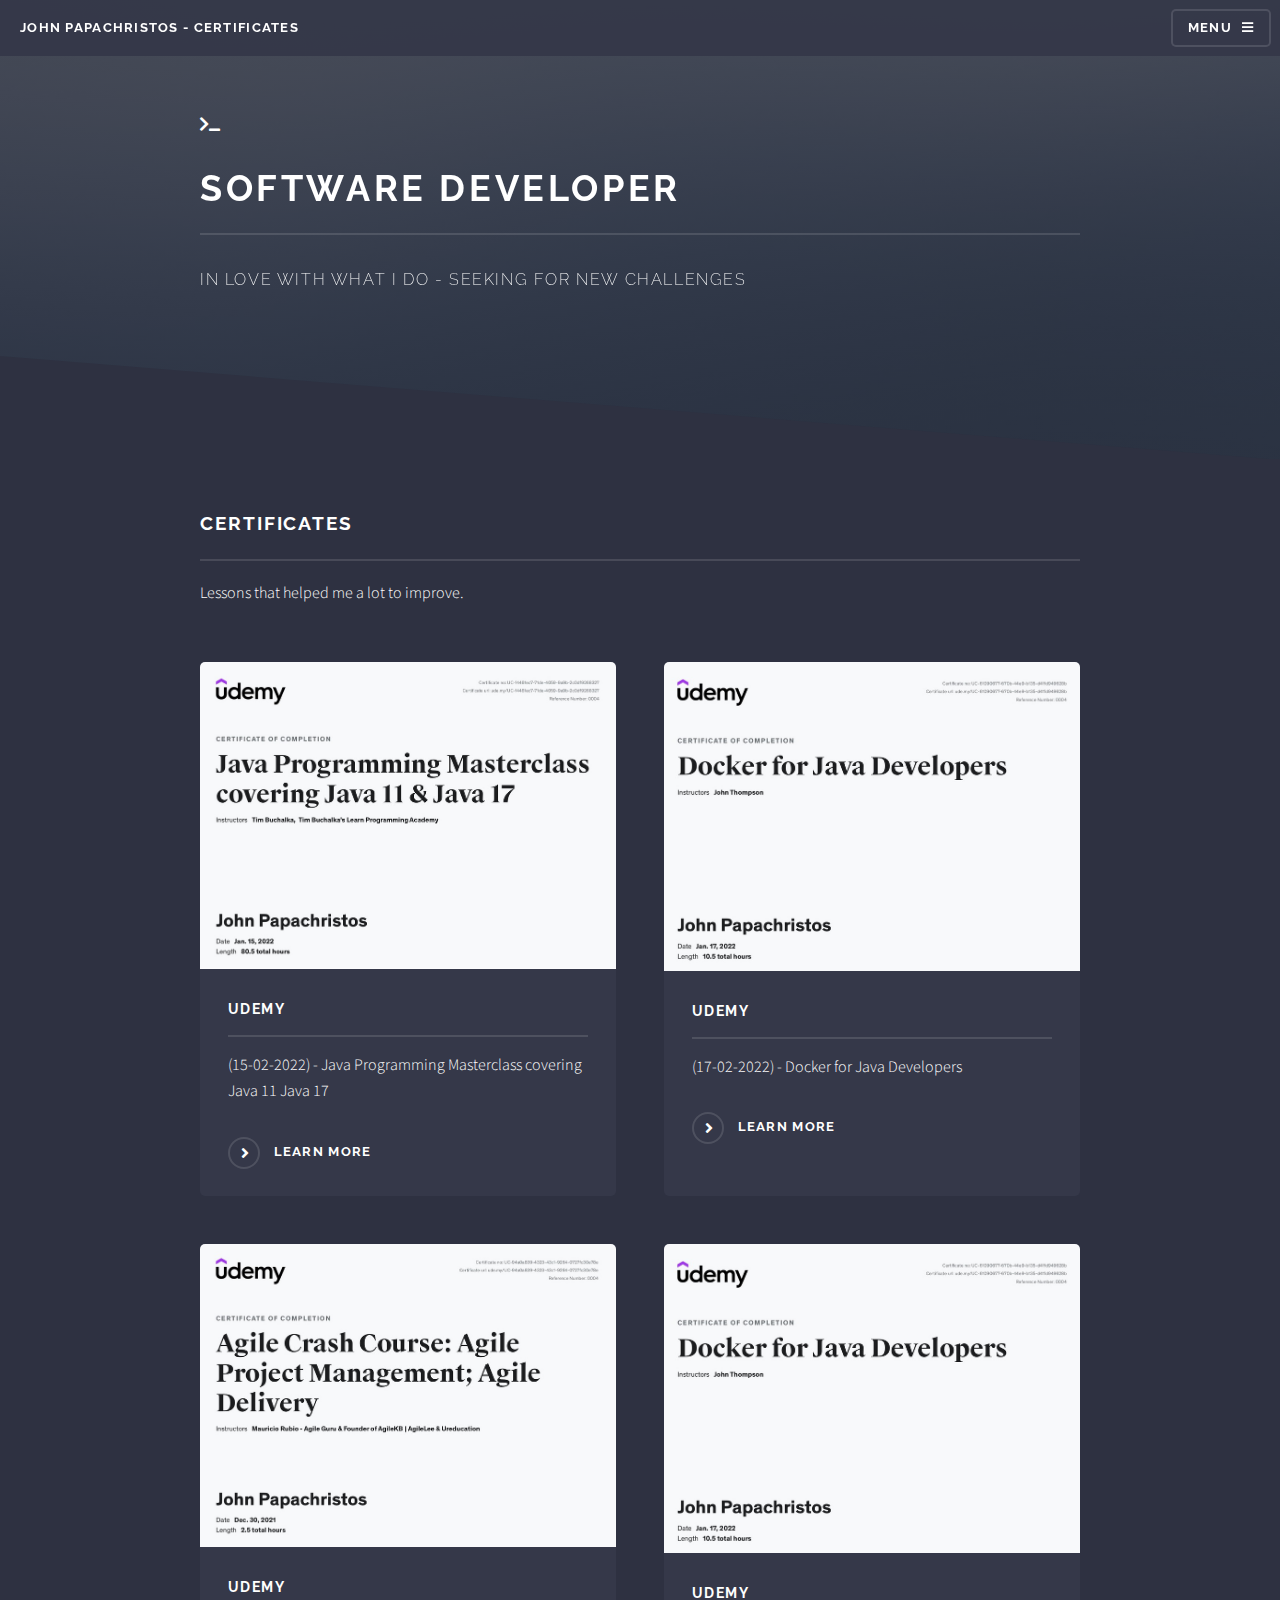
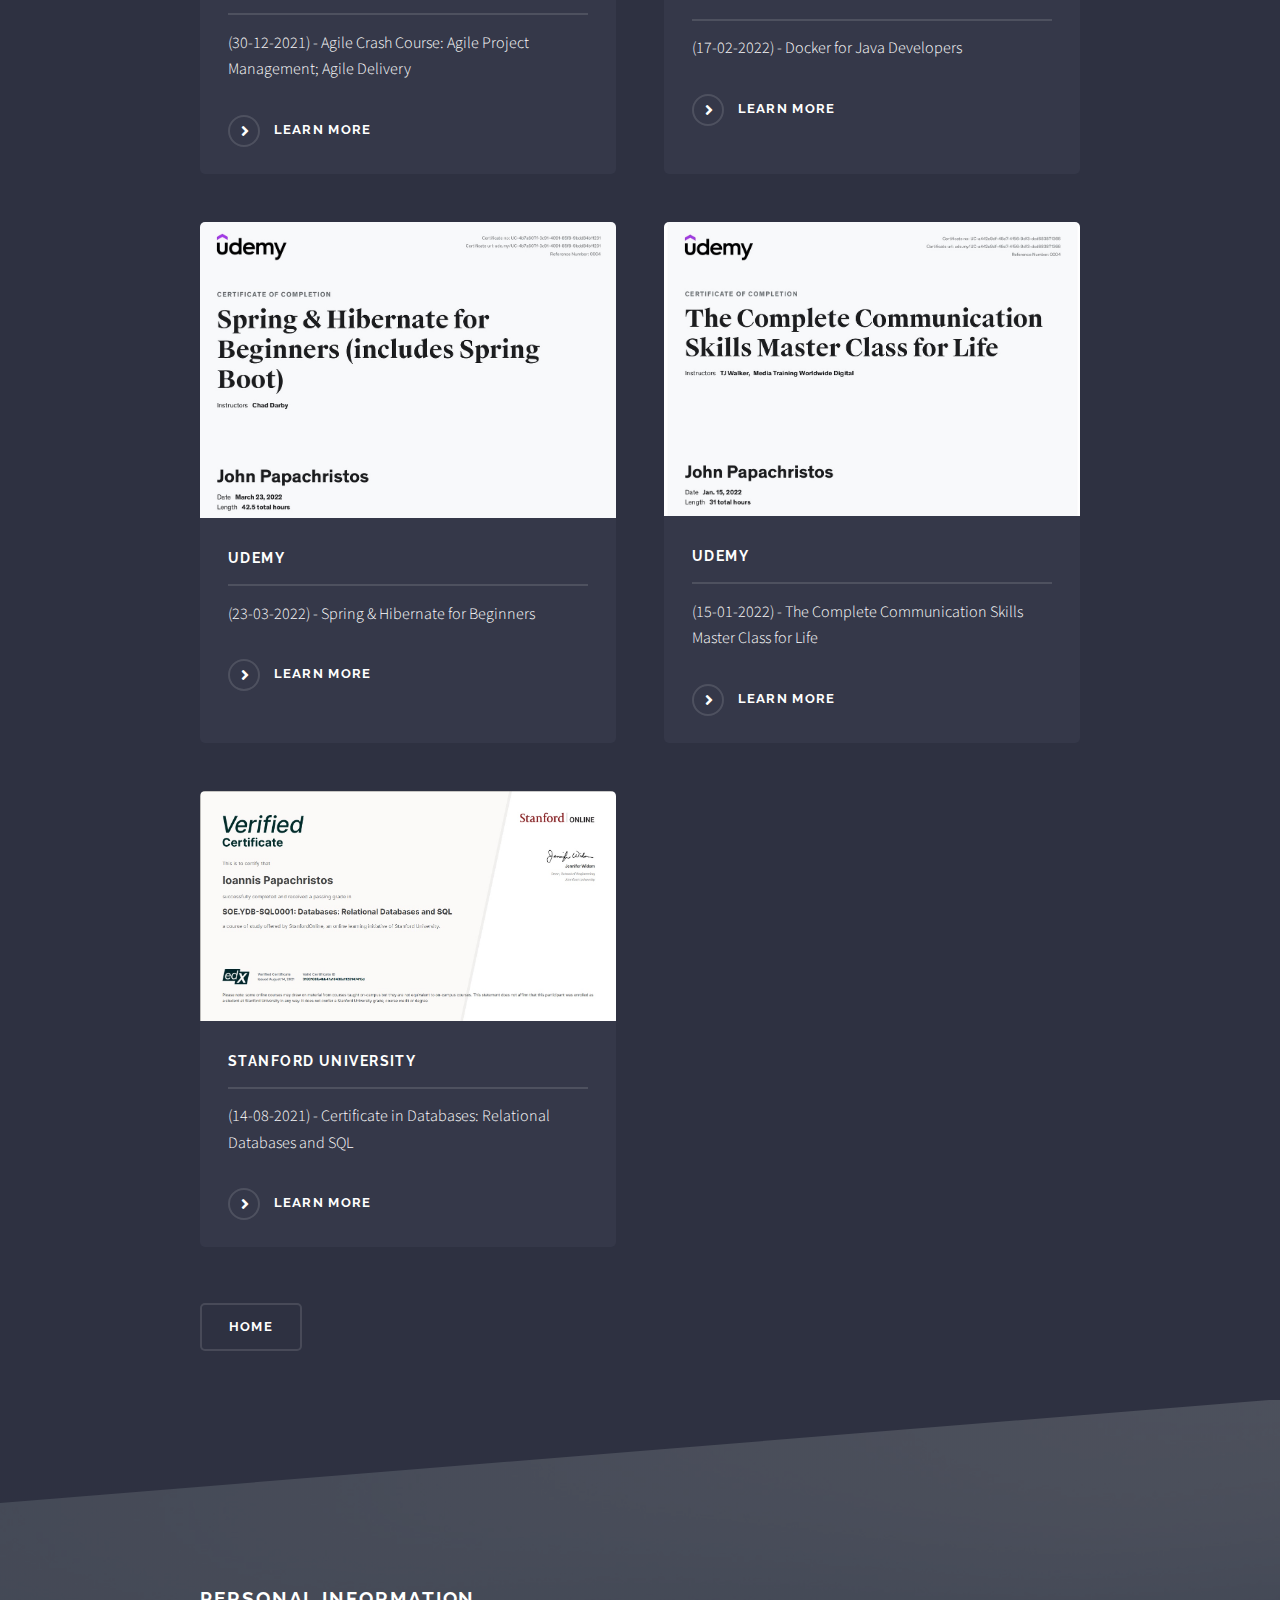
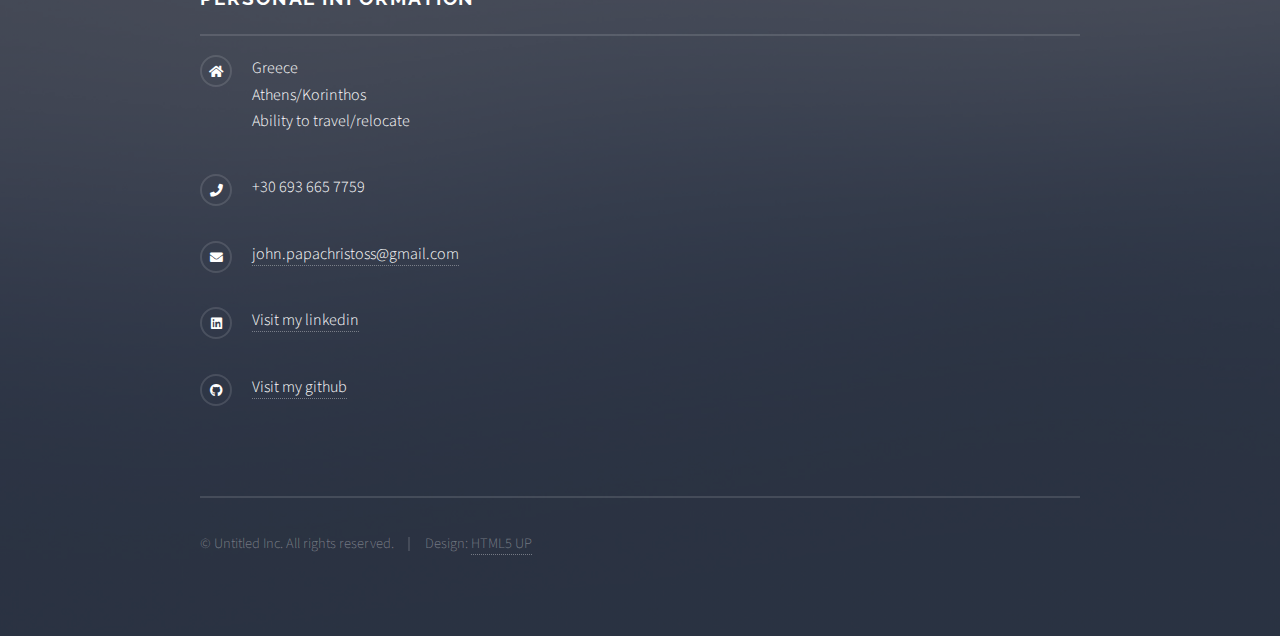
==== commit 7ccfa47f: "Updated certificates, fixed menu bug and tested" ====
--- a/generic.html
+++ b/generic.html
@@ -51,12 +51,6 @@
 							<p>Lessons that helped me a lot to improve.</p>
 							<section class="features">
 								<article>
-									<a href="#" class="image"><img src="images/pic08.jpg" alt="" /></a>
-									<h3 class="major">Stanford University</h3>
-									<p>(14-08-2021) - Certificate in Databases: Relational Databases and SQL</p>
-									<a href="index.html" class="special">Learn more</a>
-								</article>
-								<article>
 									<a href="#" class="image"><img src="images/pic05.jpg" alt="" /></a>
 									<h3 class="major">Udemy</h3>
 									<p>(15-02-2022) - Java Programming Masterclass covering Java 11 Java 17</p>
@@ -72,6 +66,30 @@
 									<a href="#" class="image"><img src="images/pic07.jpg" alt="" /></a>
 									<h3 class="major">Udemy</h3>
 									<p>(30-12-2021) - Agile Crash Course: Agile Project Management; Agile Delivery</p>
+									<a href="index.html" class="special">Learn more</a>
+								</article>
+								<article>
+									<a href="#" class="image"><img src="images/pic06.jpg" alt="" /></a>
+									<h3 class="major">Udemy</h3>
+									<p>(17-02-2022) - Docker for Java Developers</p>
+									<a href="index.html" class="special">Learn more</a>
+								</article>
+								<article>
+									<a href="#" class="image"><img src="images/pic09.jpg" alt="" /></a>
+									<h3 class="major">Udemy</h3>
+									<p>(23-03-2022) - Spring & Hibernate for Beginners</p>
+									<a href="index.html" class="special">Learn more</a>
+								</article>
+								<article>
+									<a href="#" class="image"><img src="images/pic10.jpg" alt="" /></a>
+									<h3 class="major">Udemy</h3>
+									<p>(15-01-2022) - The Complete Communication Skills Master Class for Life</p>
+									<a href="index.html" class="special">Learn more</a>
+								</article>
+								<article>
+									<a href="#" class="image"><img src="images/pic08.jpg" alt="" /></a>
+									<h3 class="major">Stanford University</h3>
+									<p>(14-08-2021) - Certificate in Databases: Relational Databases and SQL</p>
 									<a href="index.html" class="special">Learn more</a>
 								</article>
 							</section>
@@ -112,4 +130,4 @@
 			<script src="assets/js/main.js"></script>
 
 	</body>
-</html>
+</html>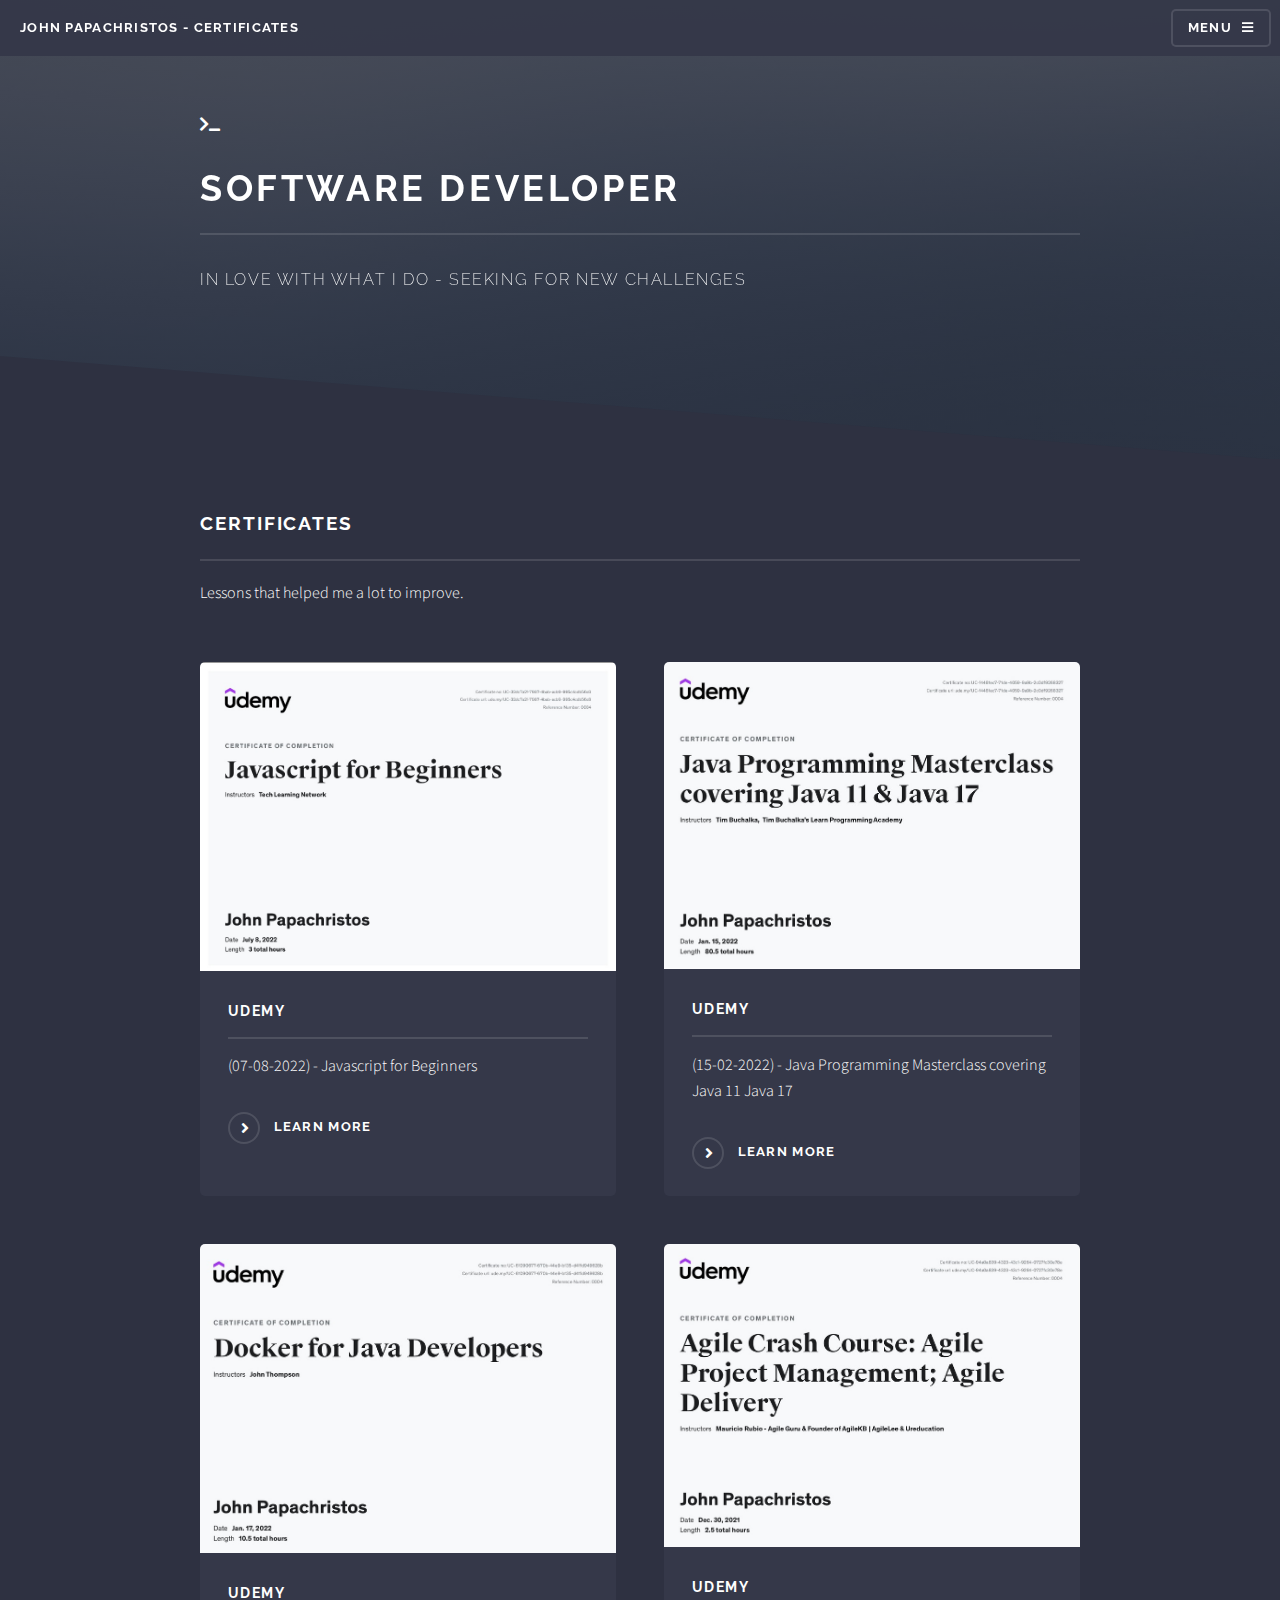
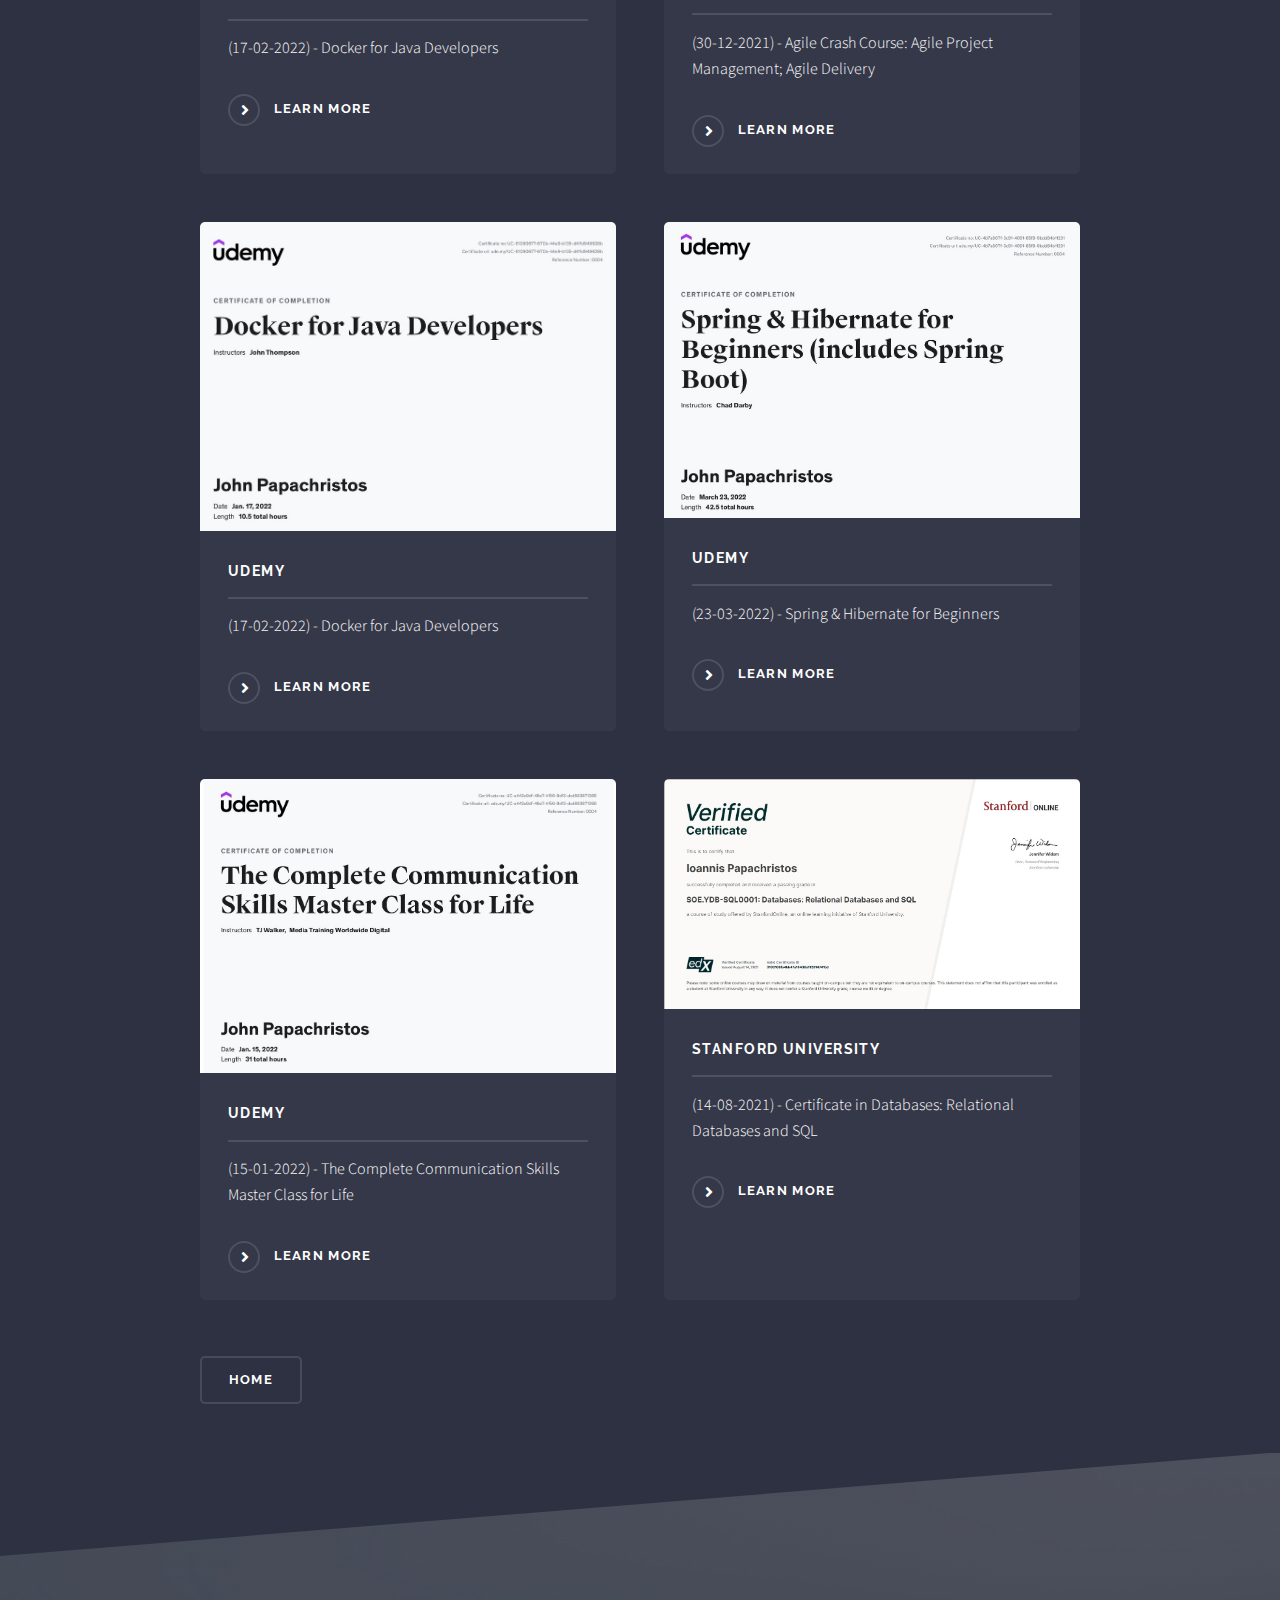
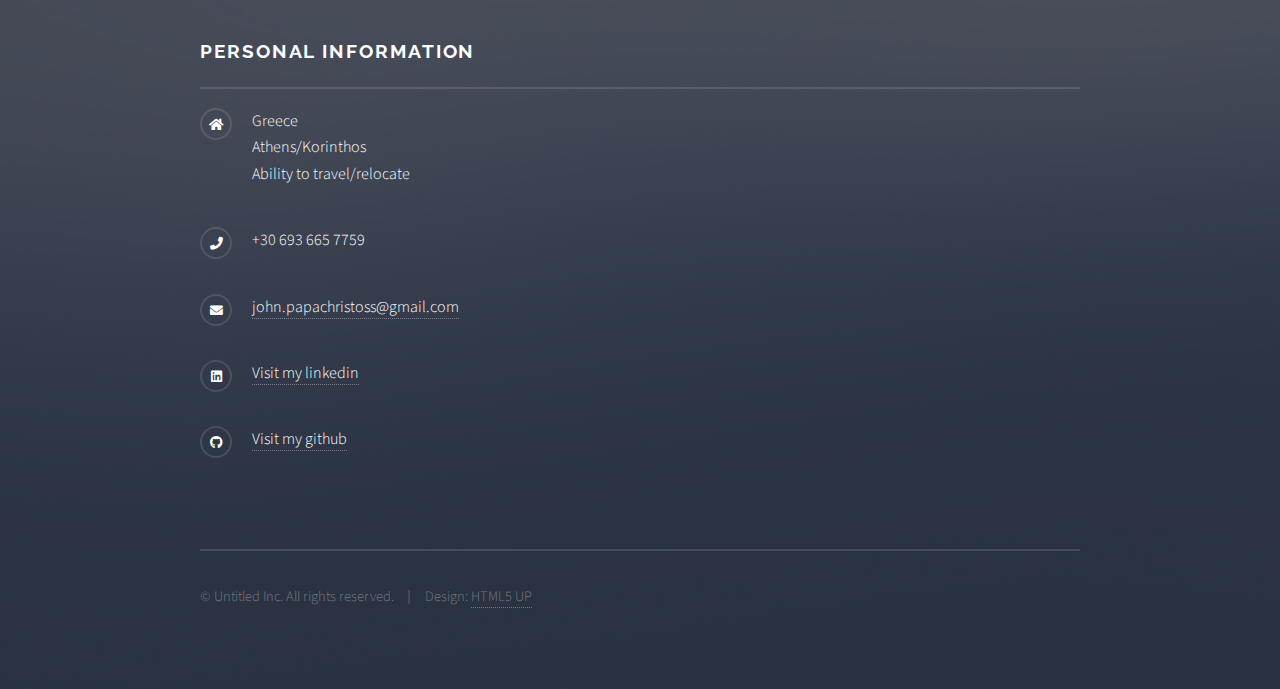
==== commit cb98e93f: "Add files via upload" ====
--- a/generic.html
+++ b/generic.html
@@ -50,6 +50,12 @@
 							<h2 class="major">Certificates</h2>
 							<p>Lessons that helped me a lot to improve.</p>
 							<section class="features">
+								<article>
+									<a href="#" class="image"><img src="images/pic11.jpg" alt="" /></a>
+									<h3 class="major">Udemy</h3>
+									<p>(07-08-2022) - Javascript for Beginners</p>
+									<a href="index.html" class="special">Learn more</a>
+								</article>
 								<article>
 									<a href="#" class="image"><img src="images/pic05.jpg" alt="" /></a>
 									<h3 class="major">Udemy</h3>
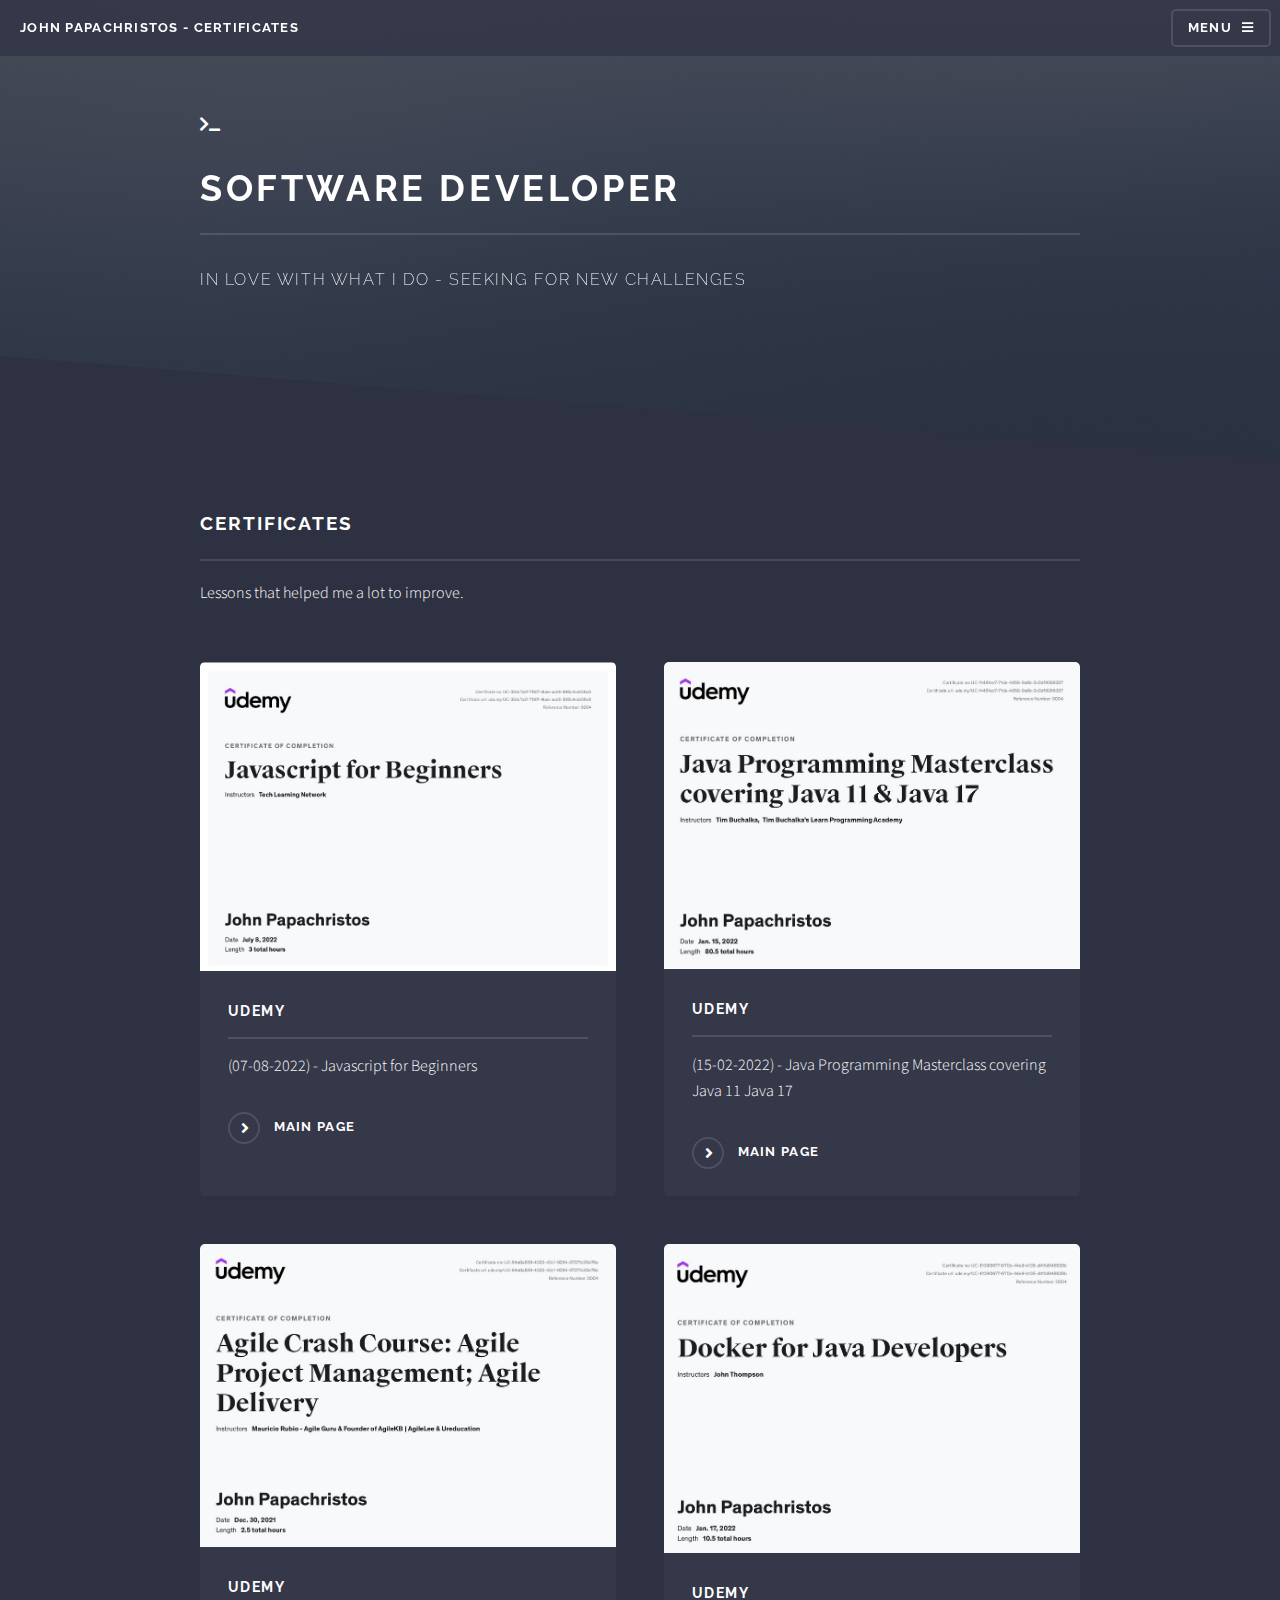
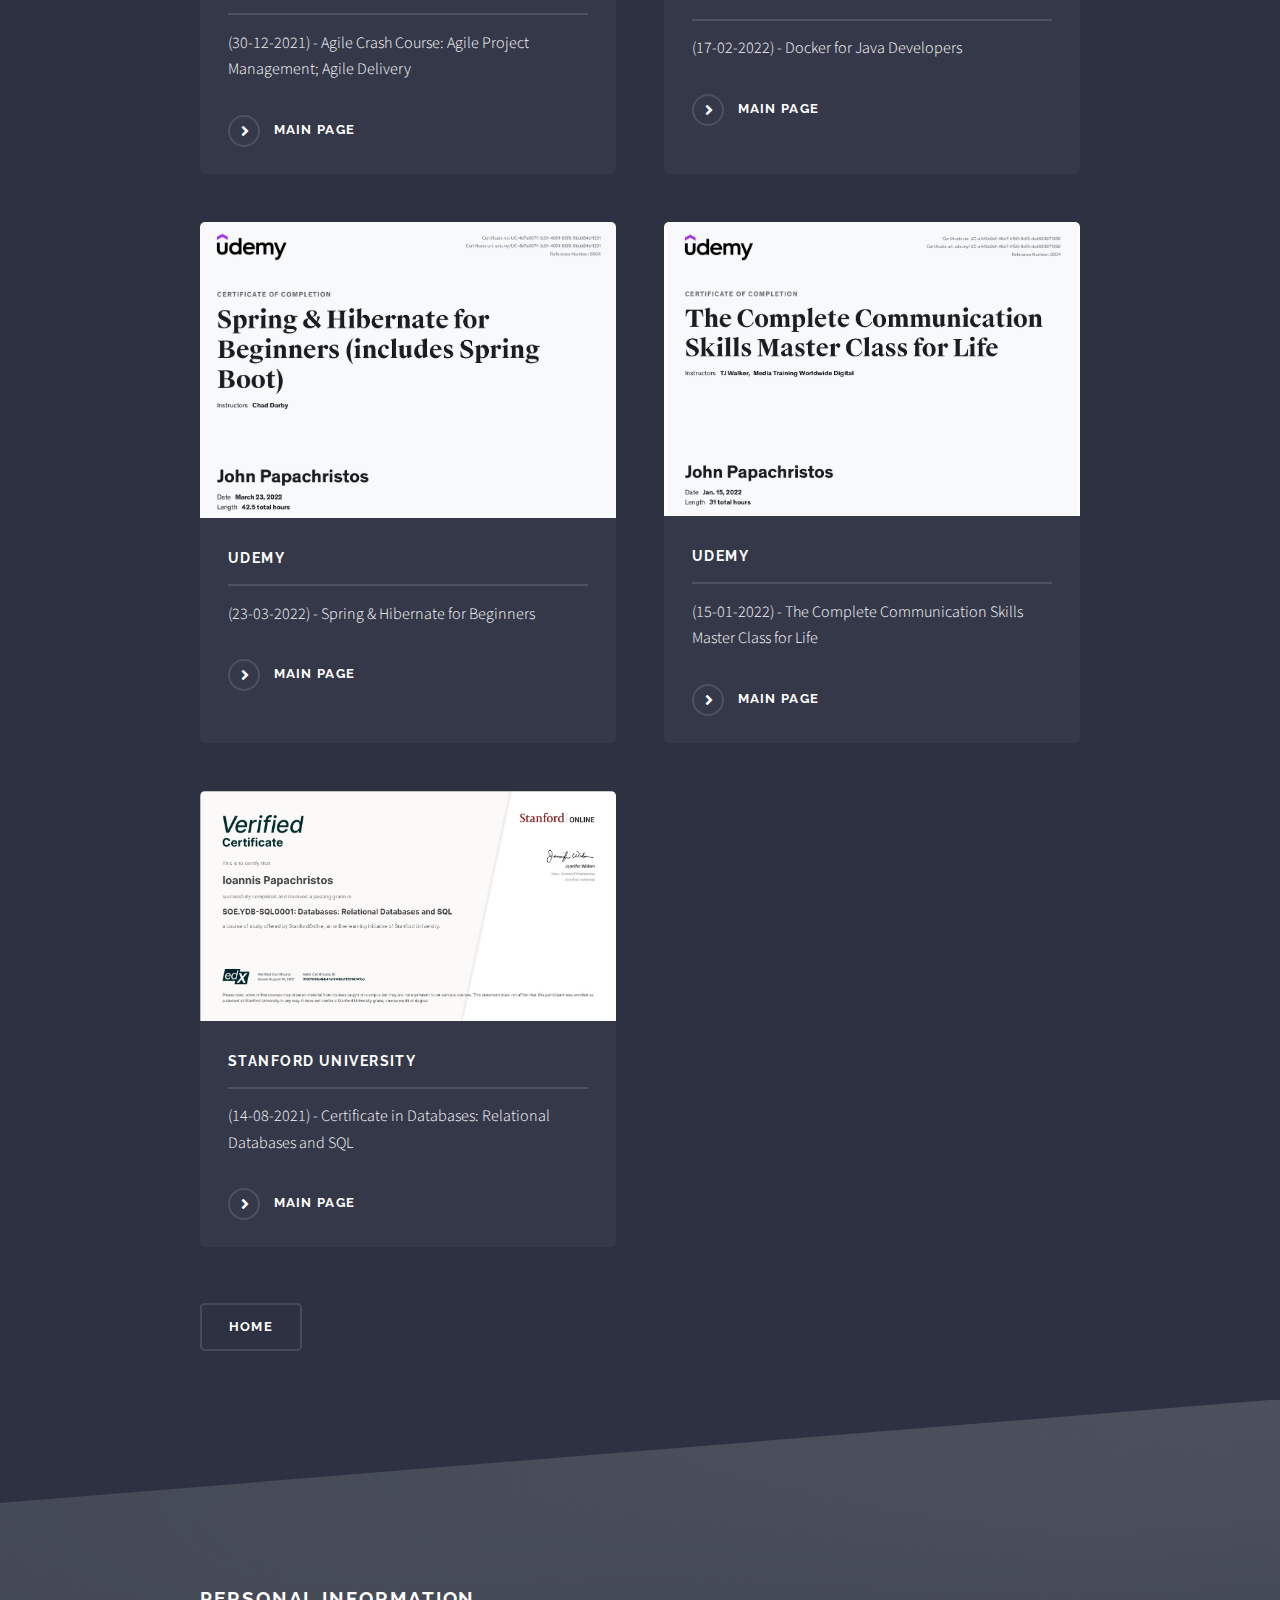
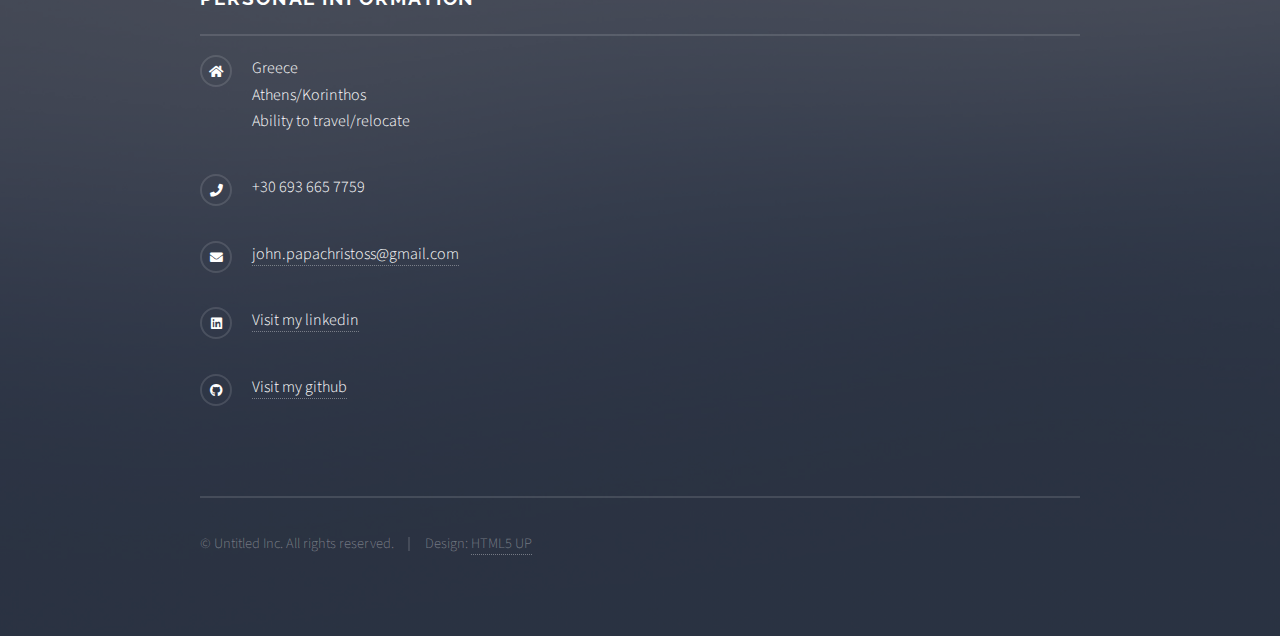
==== commit da6594ea: "In each certificate, added the link to the site" ====
--- a/generic.html
+++ b/generic.html
@@ -14,7 +14,7 @@
 		<noscript><link rel="stylesheet" href="assets/css/noscript.css" /></noscript>
 	</head>
 	<body class="is-preload">
-
+		<button onclick="topFunction()" id="myBtn" title="Go to top">Top</button>
 		<!-- Page Wrapper -->
 			<div id="page-wrapper">
 
@@ -51,52 +51,46 @@
 							<p>Lessons that helped me a lot to improve.</p>
 							<section class="features">
 								<article>
-									<a href="#" class="image"><img src="images/pic11.jpg" alt="" /></a>
+									<a href="https://www.udemy.com/certificate/UC-32dc7a2f-7987-4bab-acb9-995c4cdb56c8/" class="image"><img src="images/pic11.jpg" alt="" /></a>
 									<h3 class="major">Udemy</h3>
 									<p>(07-08-2022) - Javascript for Beginners</p>
-									<a href="index.html" class="special">Learn more</a>
+									<a href="index.html" class="special">Main page</a>
 								</article>
 								<article>
-									<a href="#" class="image"><img src="images/pic05.jpg" alt="" /></a>
+									<a href="https://www.udemy.com/certificate/UC-f4461ec7-71de-4059-9a9b-2c0df9268327/" class="image"><img src="images/pic05.jpg" alt="" /></a>
 									<h3 class="major">Udemy</h3>
 									<p>(15-02-2022) - Java Programming Masterclass covering Java 11 Java 17</p>
-									<a href="index.html" class="special">Learn more</a>
+									<a href="index.html" class="special">Main page</a>
 								</article>
 								<article>
-									<a href="#" class="image"><img src="images/pic06.jpg" alt="" /></a>
+									<a href="https://www.udemy.com/certificate/UC-94a0a839-4323-43c1-9264-0727fc30e78e/" class="image"><img src="images/pic07.jpg" alt="" /></a>
+									<h3 class="major">Udemy</h3>
+									<p>(30-12-2021) - Agile Crash Course: Agile Project Management; Agile Delivery</p>
+									<a href="index.html" class="special">Main page</a>
+								</article>
+								<article>
+									<a href="https://www.udemy.com/certificate/UC-61090677-670b-44e9-b135-d41fd949628b/" class="image"><img src="images/pic06.jpg" alt="" /></a>
 									<h3 class="major">Udemy</h3>
 									<p>(17-02-2022) - Docker for Java Developers</p>
-									<a href="index.html" class="special">Learn more</a>
+									<a href="index.html" class="special">Main page</a>
 								</article>
 								<article>
-									<a href="#" class="image"><img src="images/pic07.jpg" alt="" /></a>
+									<a href="https://www.udemy.com/certificate/UC-4b7a607f-3c91-4091-85f8-9bdd84b11231/" class="image"><img src="images/pic09.jpg" alt="" /></a>
 									<h3 class="major">Udemy</h3>
-									<p>(30-12-2021) - Agile Crash Course: Agile Project Management; Agile Delivery</p>
-									<a href="index.html" class="special">Learn more</a>
+									<p>(23-03-2022) - Spring & Hibernate for Beginners</p>
+									<a href="index.html" class="special">Main page</a>
 								</article>
 								<article>
-									<a href="#" class="image"><img src="images/pic06.jpg" alt="" /></a>
+									<a href="https://www.udemy.com/certificate/UC-a442e9df-46e7-4f56-9df3-dcd683871366/" class="image"><img src="images/pic10.jpg" alt="" /></a>
 									<h3 class="major">Udemy</h3>
-									<p>(17-02-2022) - Docker for Java Developers</p>
-									<a href="index.html" class="special">Learn more</a>
+									<p>(15-01-2022) - The Complete Communication Skills Master Class for Life</p>
+									<a href="index.html" class="special">Main page</a>
 								</article>
 								<article>
-									<a href="#" class="image"><img src="images/pic09.jpg" alt="" /></a>
-									<h3 class="major">Udemy</h3>
-									<p>(23-03-2022) - Spring & Hibernate for Beginners</p>
-									<a href="index.html" class="special">Learn more</a>
-								</article>
-								<article>
-									<a href="#" class="image"><img src="images/pic10.jpg" alt="" /></a>
-									<h3 class="major">Udemy</h3>
-									<p>(15-01-2022) - The Complete Communication Skills Master Class for Life</p>
-									<a href="index.html" class="special">Learn more</a>
-								</article>
-								<article>
-									<a href="#" class="image"><img src="images/pic08.jpg" alt="" /></a>
+									<a href="https://courses.edx.org/certificates/3193168fa4bb47a18438a1128147415d" class="image"><img src="images/pic08.jpg" alt="" /></a>
 									<h3 class="major">Stanford University</h3>
 									<p>(14-08-2021) - Certificate in Databases: Relational Databases and SQL</p>
-									<a href="index.html" class="special">Learn more</a>
+									<a href="index.html" class="special">Main page</a>
 								</article>
 							</section>
 							<ul class="actions">
--- a/assets/css/main.css
+++ b/assets/css/main.css
@@ -70,6 +70,24 @@
 	-webkit-appearance: none;
 	-ms-appearance: none;
 	appearance: none;
+}
+
+#myBtn {
+  display: none;
+  position: fixed;
+  bottom: 20px;
+  right: 30px;
+  z-index: 99;
+  border: none;
+  outline: none;
+  background-color: black;
+  color: white;
+  cursor: pointer;
+  border-radius: 4px;
+}
+
+#myBtn:hover {
+  background-color: #555;
 }
 
 /* Basic */
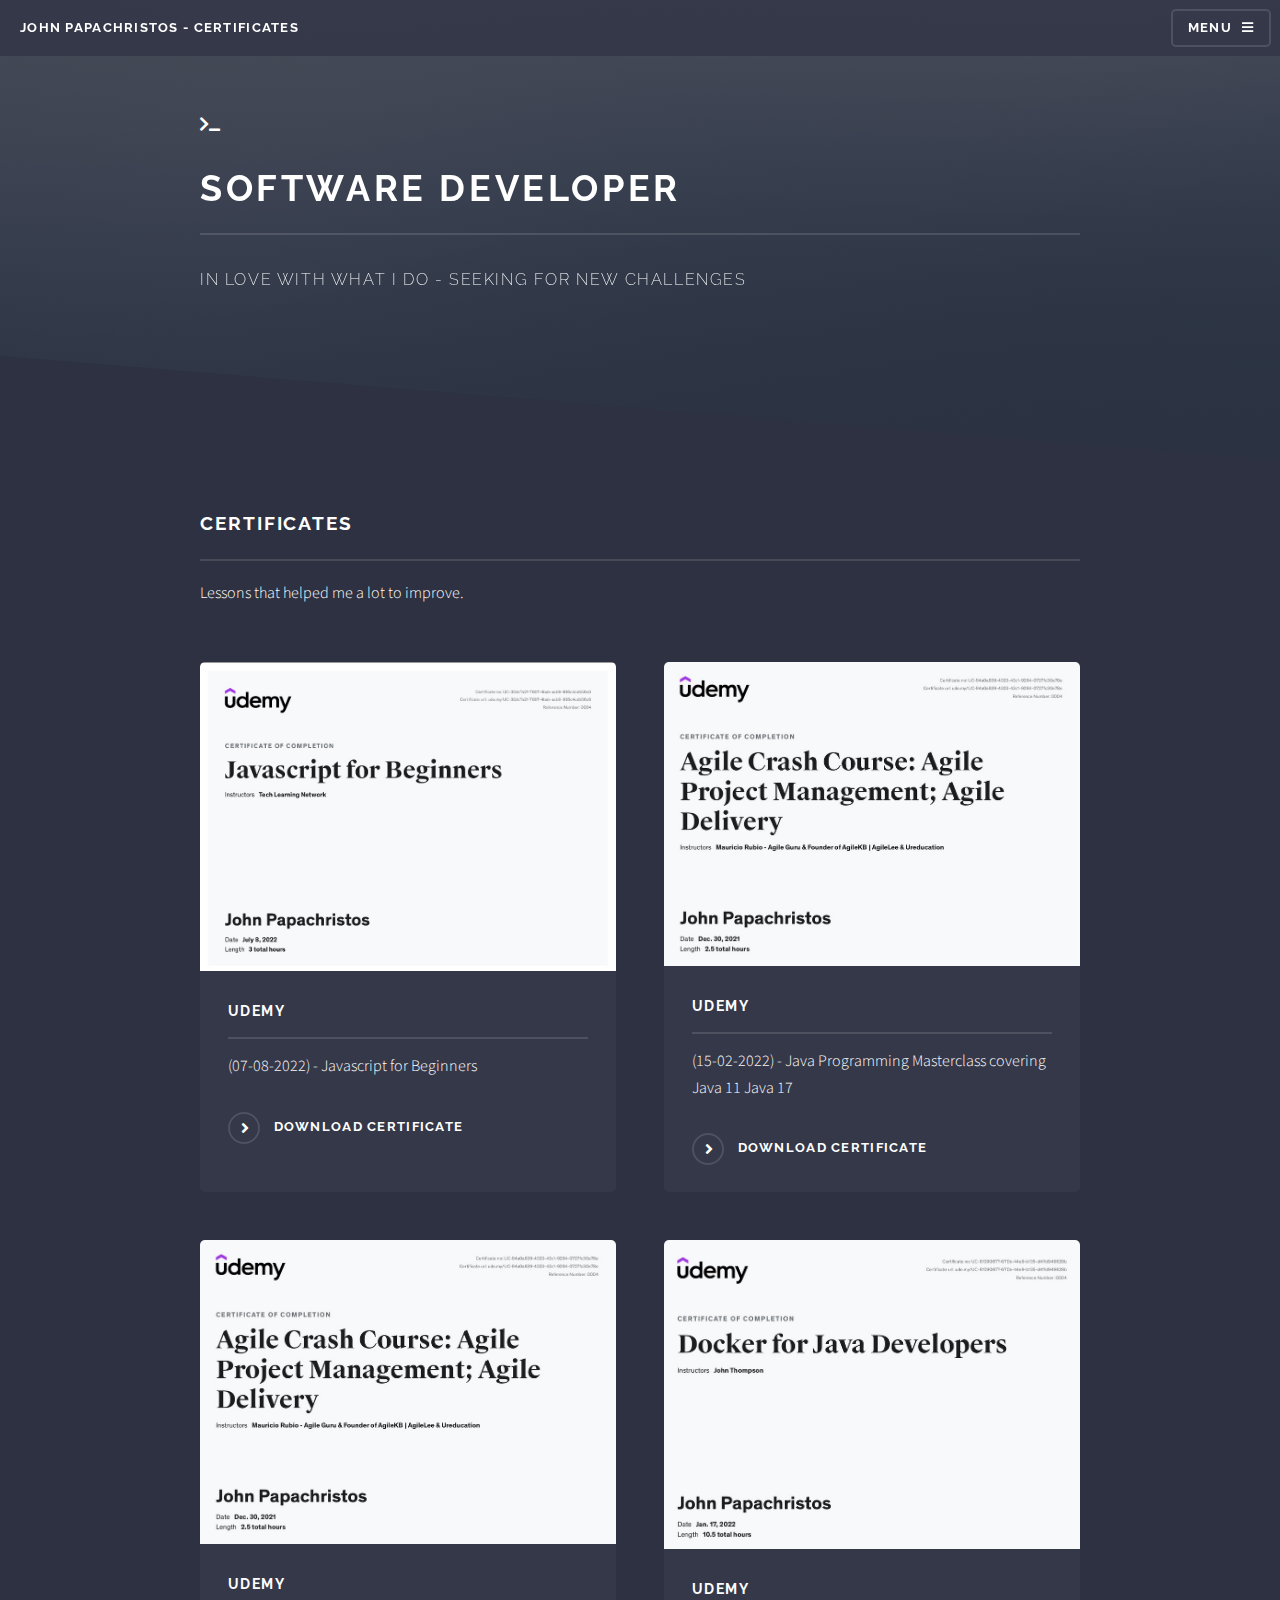
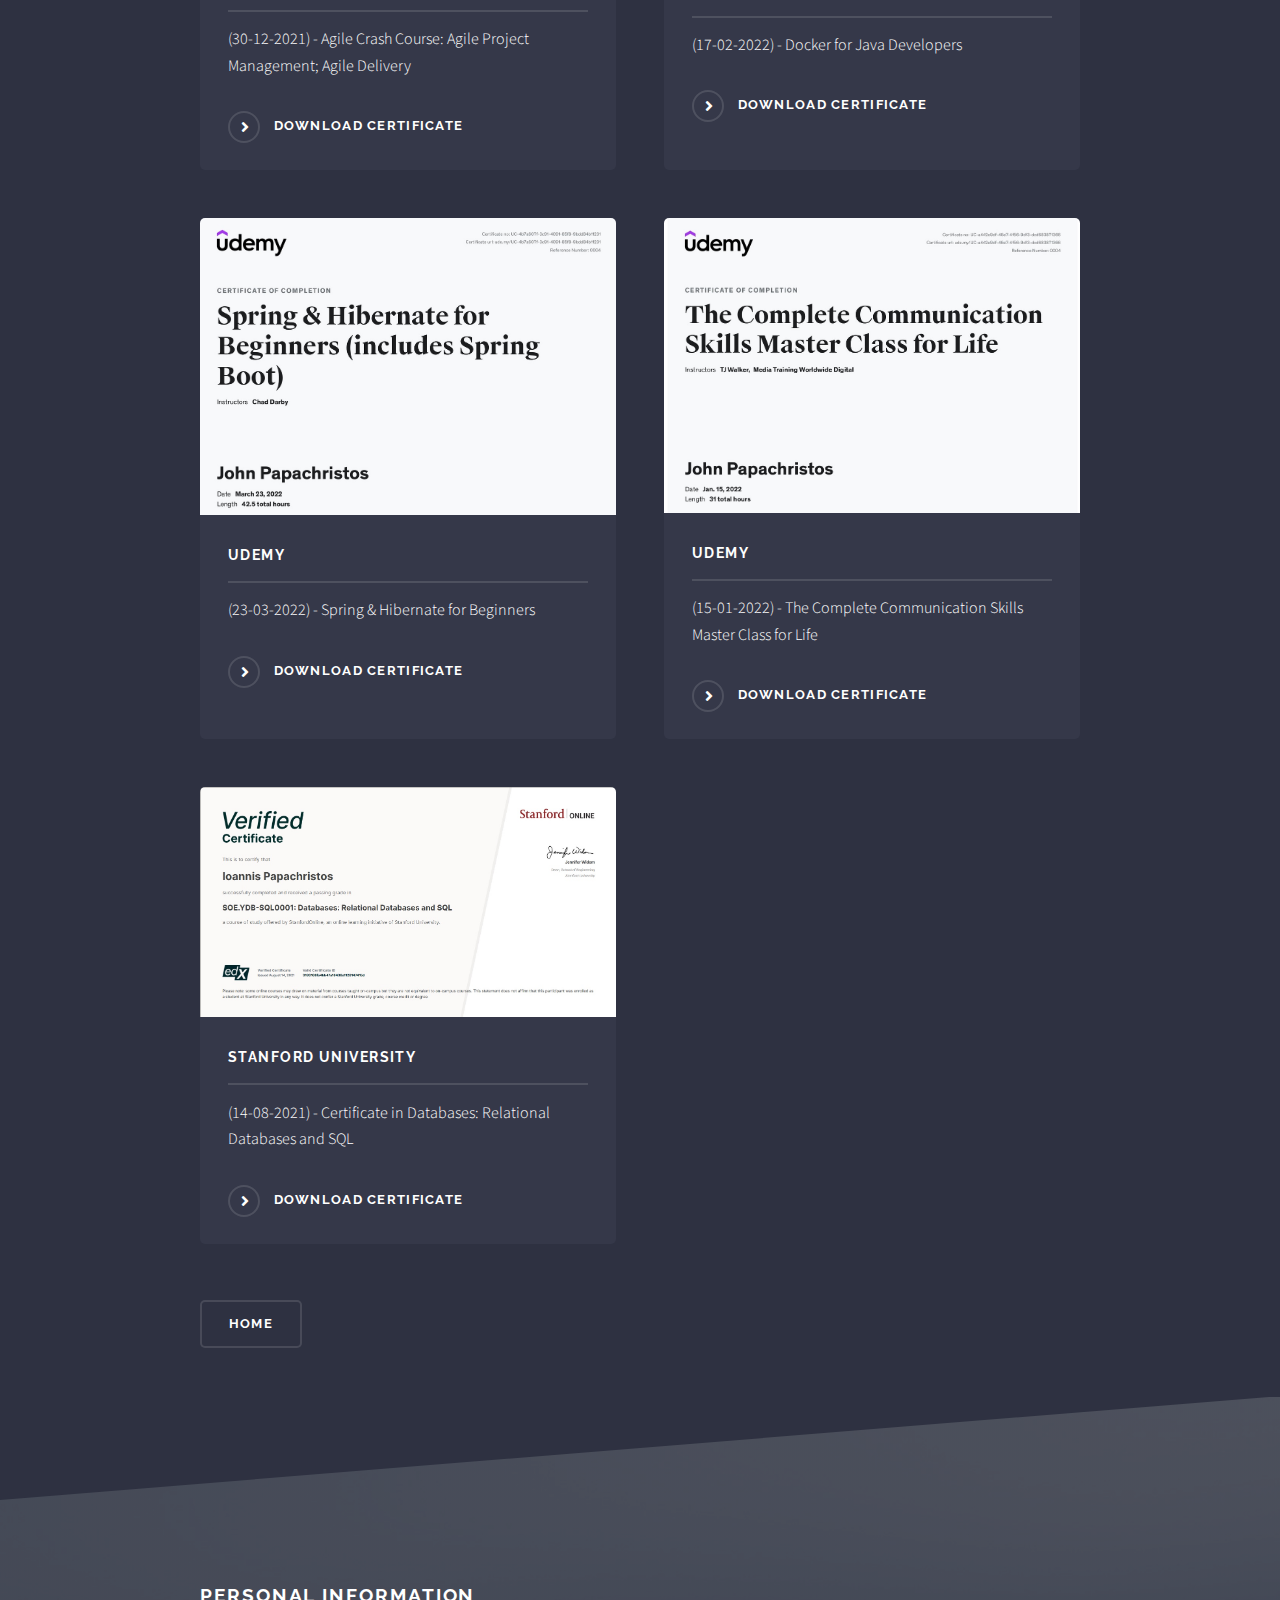
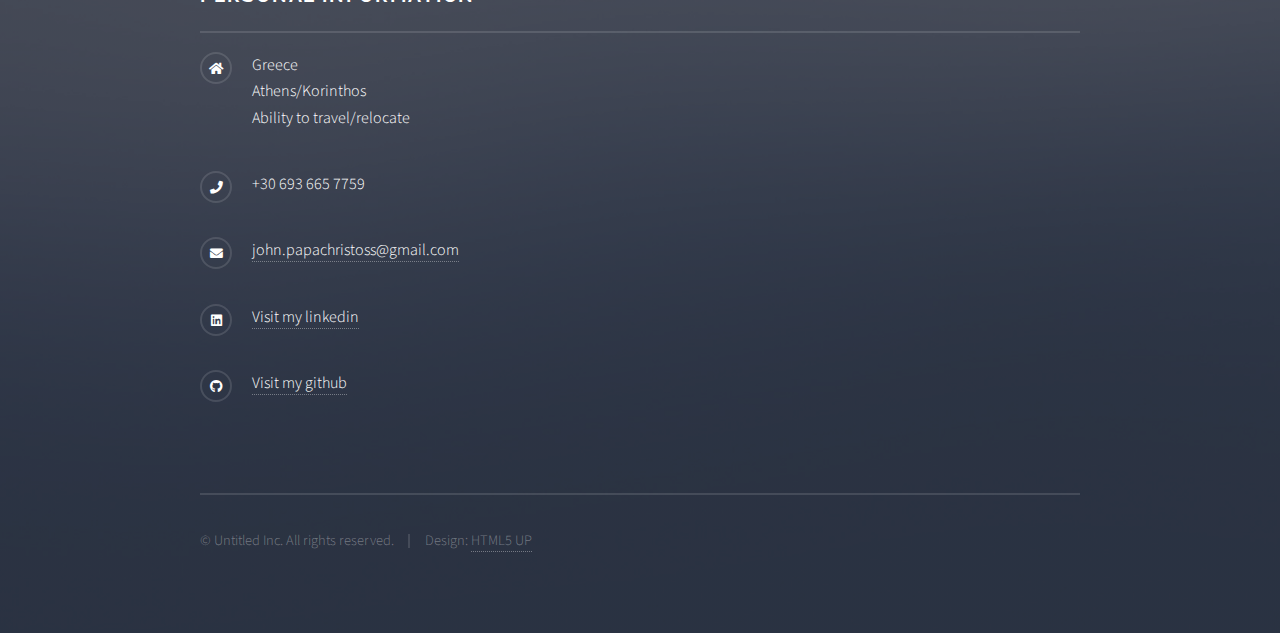
==== commit c6ef46f6: "Made all certificates downloable" ====
--- a/generic.html
+++ b/generic.html
@@ -54,43 +54,43 @@
 									<a href="https://www.udemy.com/certificate/UC-32dc7a2f-7987-4bab-acb9-995c4cdb56c8/" class="image"><img src="images/pic11.jpg" alt="" /></a>
 									<h3 class="major">Udemy</h3>
 									<p>(07-08-2022) - Javascript for Beginners</p>
-									<a href="index.html" class="special">Main page</a>
+									<a href="images/pic11.jpg" class="special" download>Download certificate</a>
 								</article>
 								<article>
-									<a href="https://www.udemy.com/certificate/UC-f4461ec7-71de-4059-9a9b-2c0df9268327/" class="image"><img src="images/pic05.jpg" alt="" /></a>
+									<a href="https://www.udemy.com/certificate/UC-f4461ec7-71de-4059-9a9b-2c0df9268327/" class="image"><img src="images/pic07.jpg" alt="" /></a>
 									<h3 class="major">Udemy</h3>
 									<p>(15-02-2022) - Java Programming Masterclass covering Java 11 Java 17</p>
-									<a href="index.html" class="special">Main page</a>
+									<a href="images/pic07.jpg" class="special" download>Download certificate</a>
 								</article>
 								<article>
 									<a href="https://www.udemy.com/certificate/UC-94a0a839-4323-43c1-9264-0727fc30e78e/" class="image"><img src="images/pic07.jpg" alt="" /></a>
 									<h3 class="major">Udemy</h3>
 									<p>(30-12-2021) - Agile Crash Course: Agile Project Management; Agile Delivery</p>
-									<a href="index.html" class="special">Main page</a>
+									<a href="images/pic07.jpg" class="special" download>Download certificate</a>
 								</article>
 								<article>
 									<a href="https://www.udemy.com/certificate/UC-61090677-670b-44e9-b135-d41fd949628b/" class="image"><img src="images/pic06.jpg" alt="" /></a>
 									<h3 class="major">Udemy</h3>
 									<p>(17-02-2022) - Docker for Java Developers</p>
-									<a href="index.html" class="special">Main page</a>
+									<a href="images/pic06.jpg" class="special" download>Download certificate</a>
 								</article>
 								<article>
 									<a href="https://www.udemy.com/certificate/UC-4b7a607f-3c91-4091-85f8-9bdd84b11231/" class="image"><img src="images/pic09.jpg" alt="" /></a>
 									<h3 class="major">Udemy</h3>
 									<p>(23-03-2022) - Spring & Hibernate for Beginners</p>
-									<a href="index.html" class="special">Main page</a>
+									<a href="images/pic09.jpg" class="special" download>Download certificate</a>
 								</article>
 								<article>
 									<a href="https://www.udemy.com/certificate/UC-a442e9df-46e7-4f56-9df3-dcd683871366/" class="image"><img src="images/pic10.jpg" alt="" /></a>
 									<h3 class="major">Udemy</h3>
 									<p>(15-01-2022) - The Complete Communication Skills Master Class for Life</p>
-									<a href="index.html" class="special">Main page</a>
+									<a href="images/pic10.jpg" class="special" download>Download certificate</a>
 								</article>
 								<article>
 									<a href="https://courses.edx.org/certificates/3193168fa4bb47a18438a1128147415d" class="image"><img src="images/pic08.jpg" alt="" /></a>
 									<h3 class="major">Stanford University</h3>
 									<p>(14-08-2021) - Certificate in Databases: Relational Databases and SQL</p>
-									<a href="index.html" class="special">Main page</a>
+									<a href="images/pic08.jpg" class="special" download>Download certificate</a>
 								</article>
 							</section>
 							<ul class="actions">
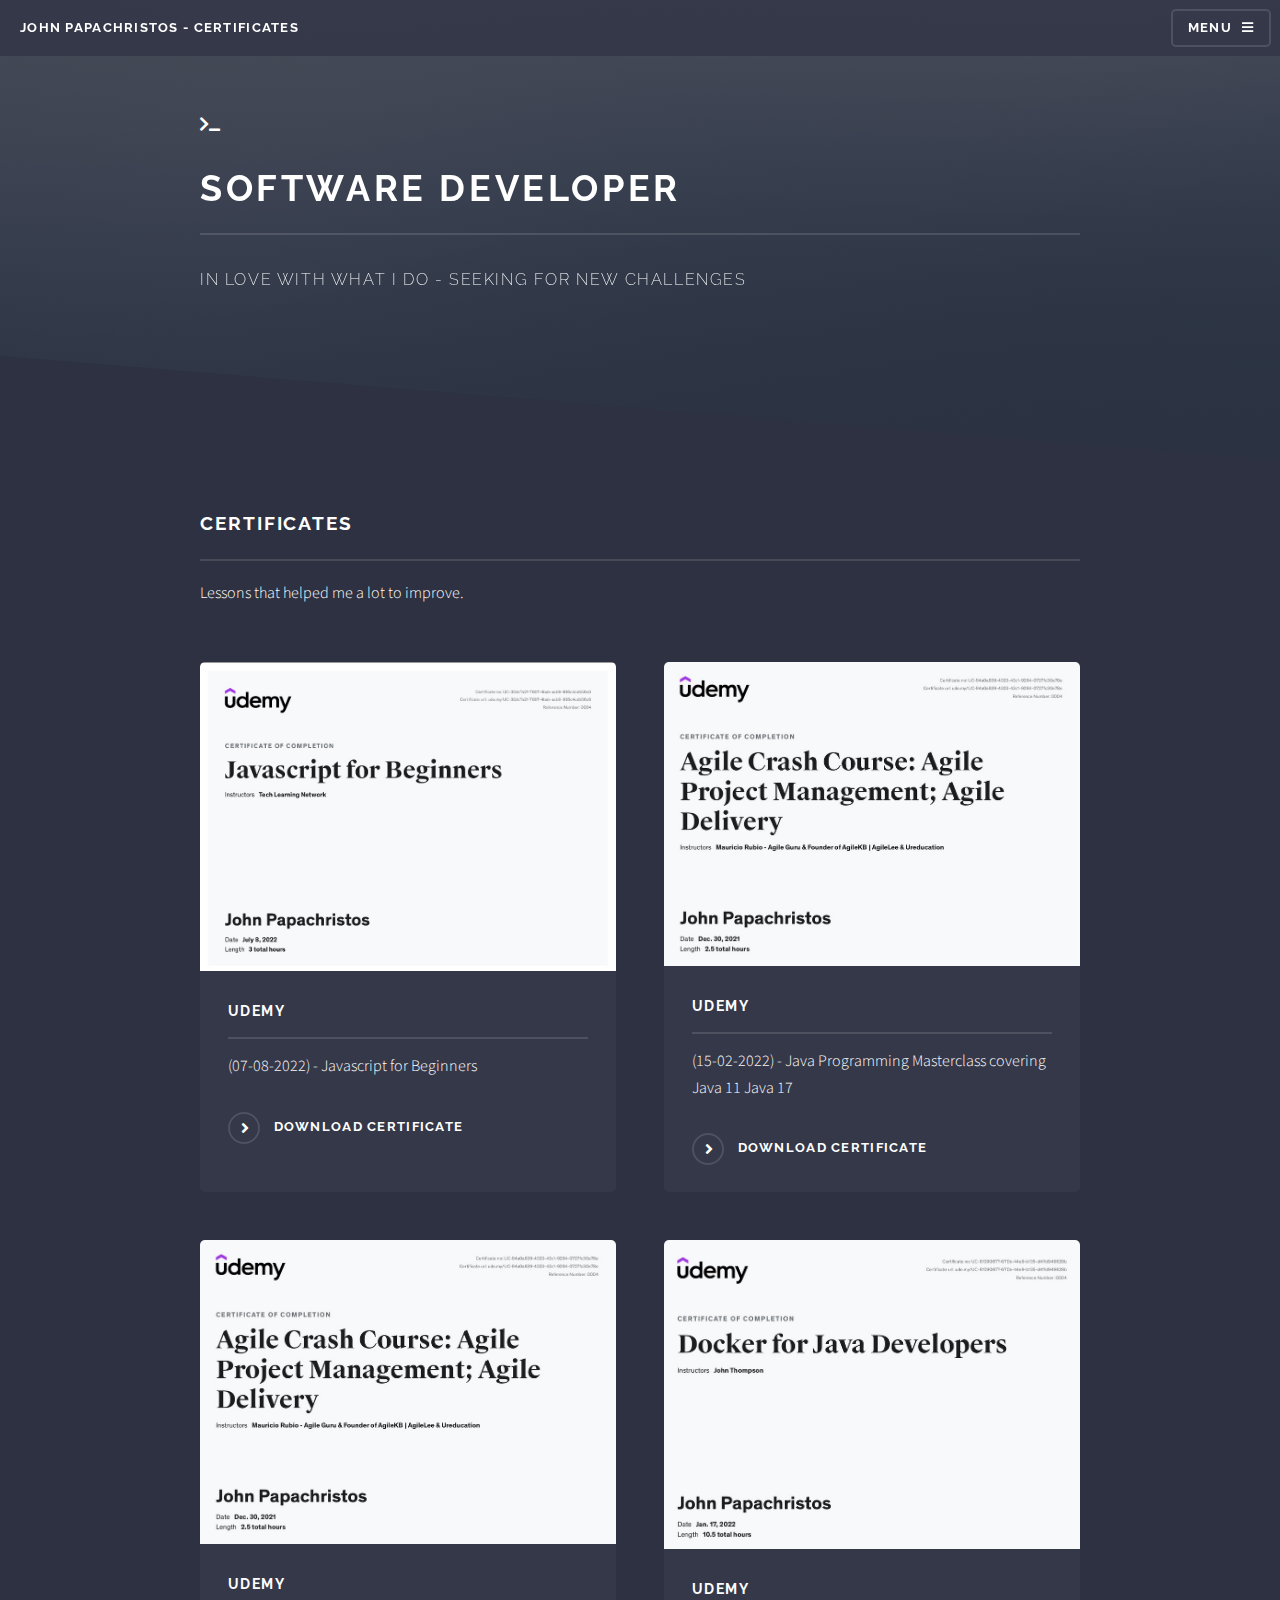
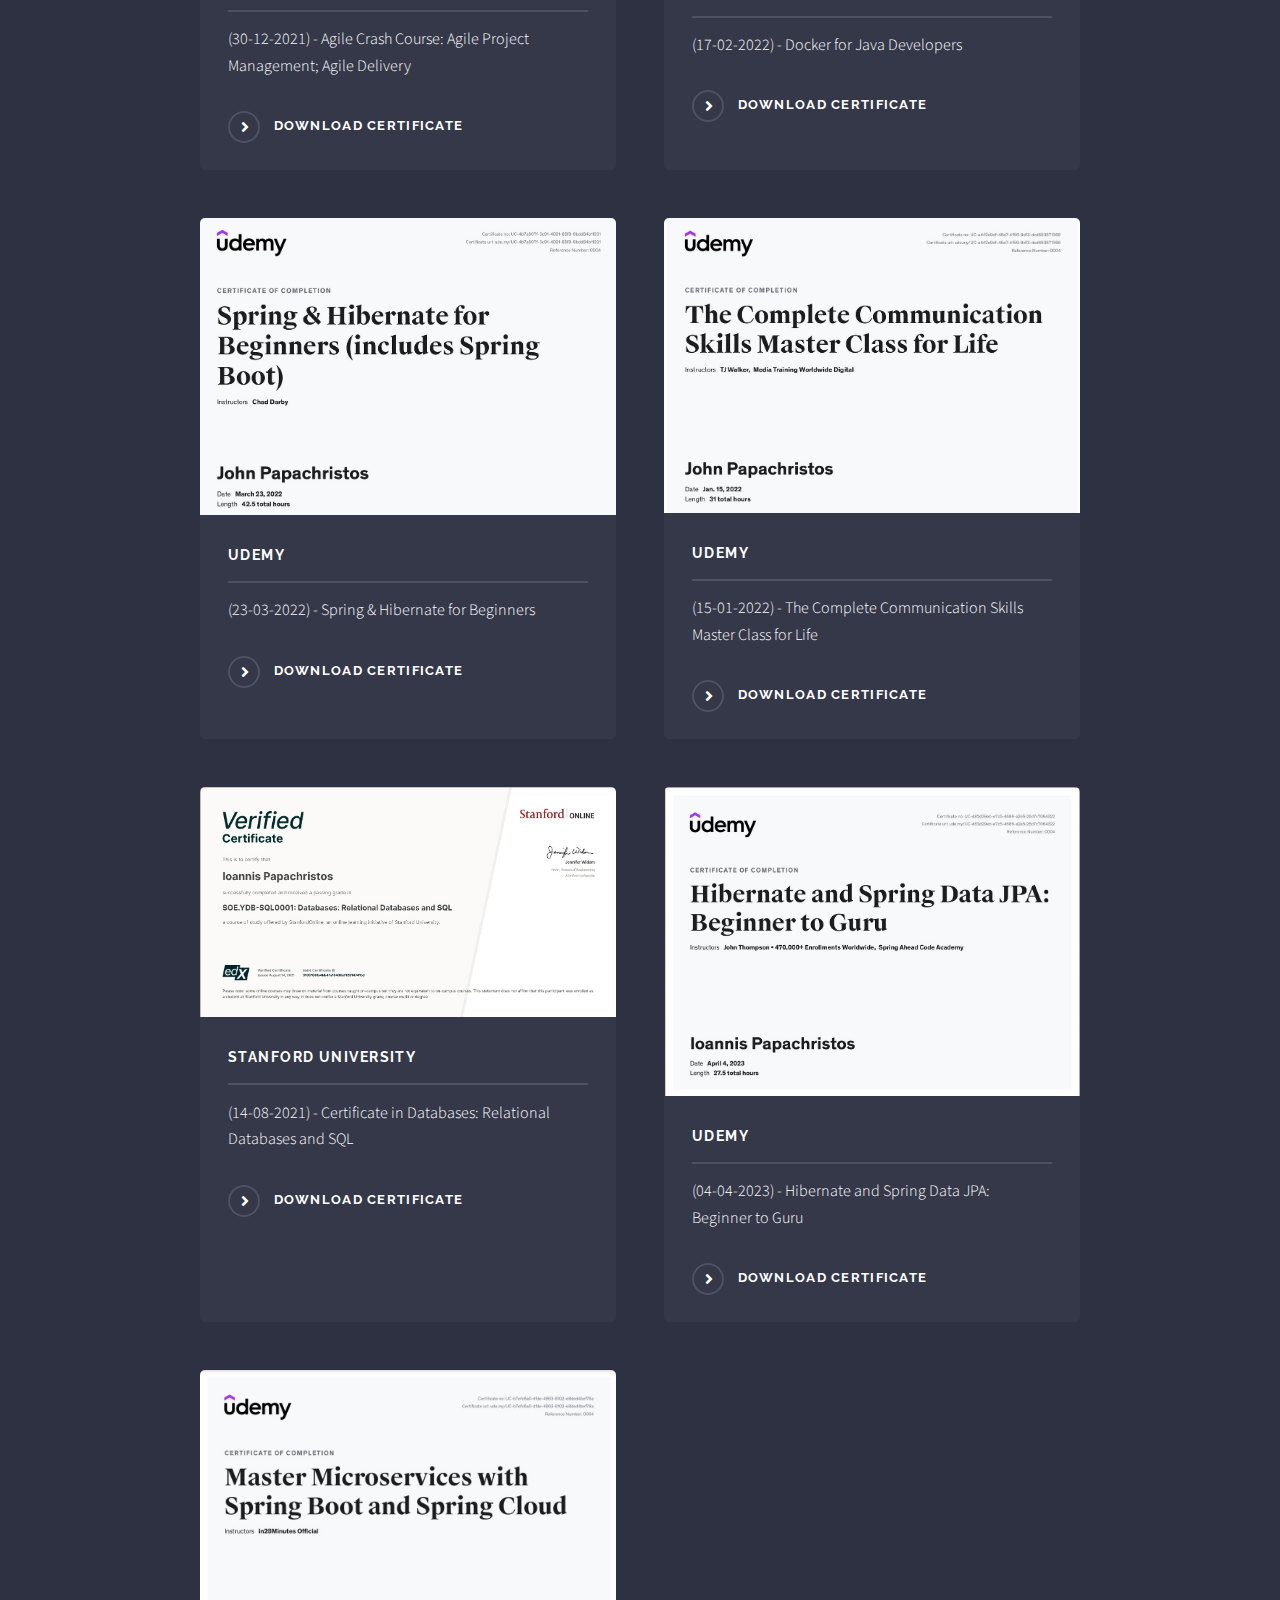
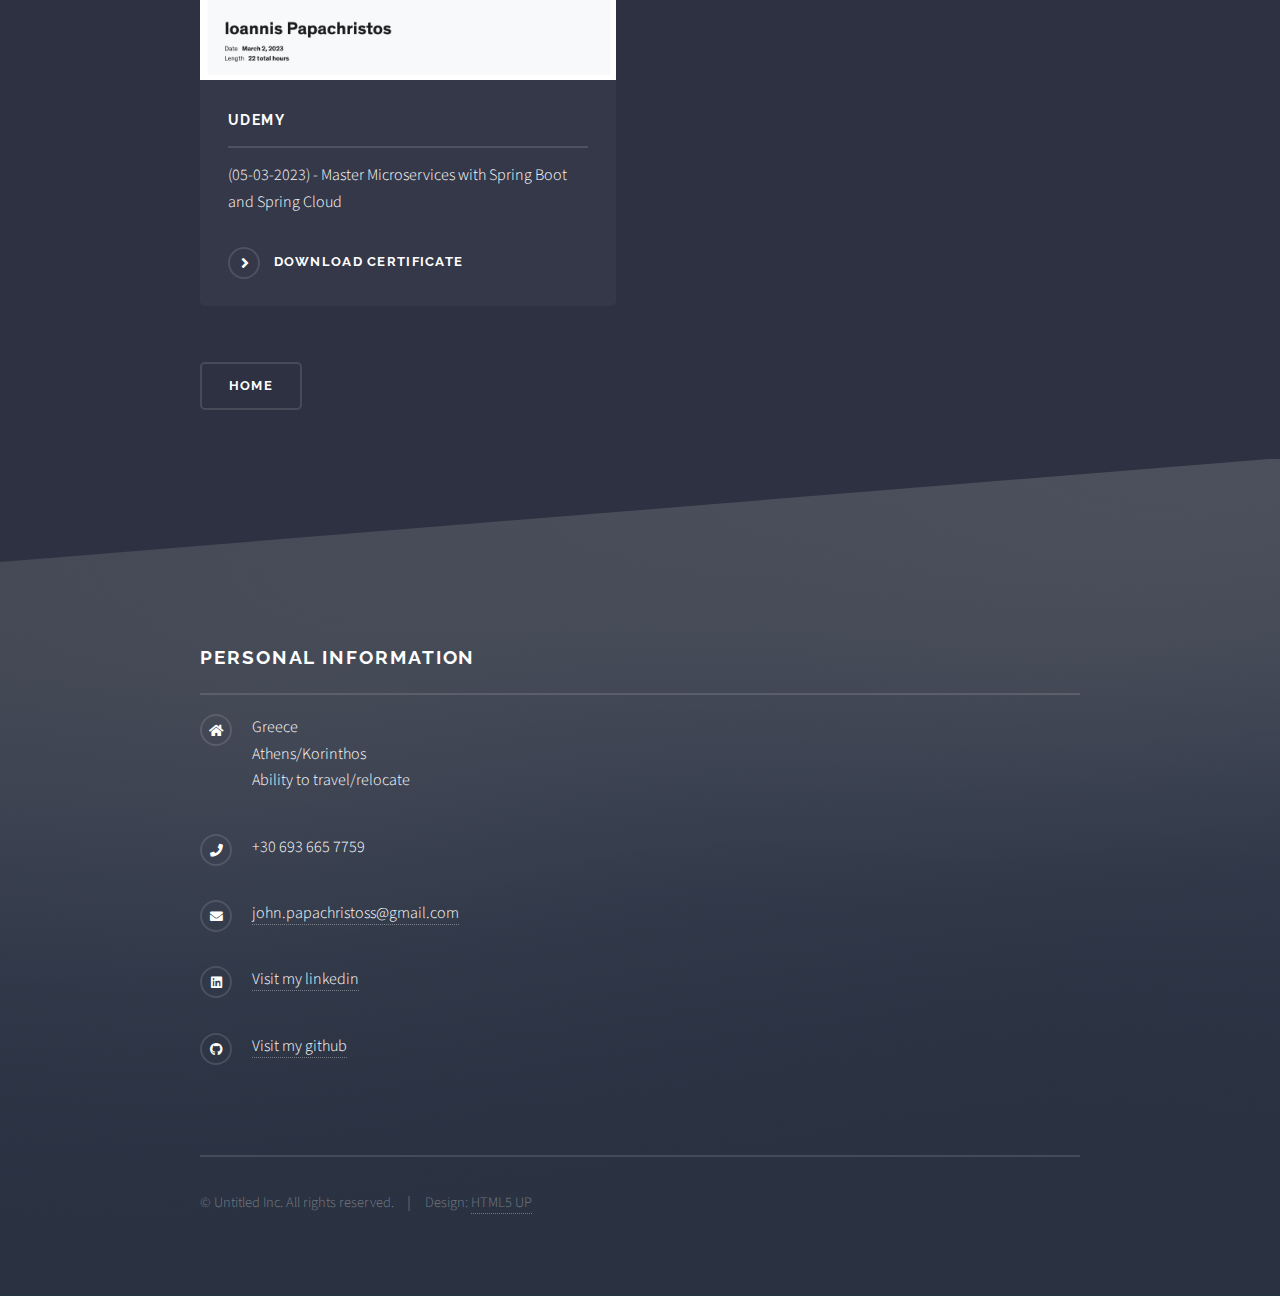
==== commit b646c16e: "Update of the portfolio." ====
--- a/generic.html
+++ b/generic.html
@@ -92,6 +92,18 @@
 									<p>(14-08-2021) - Certificate in Databases: Relational Databases and SQL</p>
 									<a href="images/pic08.jpg" class="special" download>Download certificate</a>
 								</article>
+								<article>
+									<a href="https://arhs.udemy.com/certificate/UC-d82d29eb-e7c5-4686-a2e5-25d7c7064322/" class="image"><img src="images/pic12.jpg" alt="" /></a>
+									<h3 class="major">Udemy</h3>
+									<p>(04-04-2023) - Hibernate and Spring Data JPA: Beginner to Guru</p>
+									<a href="images/pic12.jpg" class="special" download>Download certificate</a>
+								</article>
+								<article>
+									<a href="https://arhs.udemy.com/certificate/UC-b7efc6a0-dfde-4963-8102-e8ded4bef78a/" class="image"><img src="images/pic13.jpg" alt="" /></a>
+									<h3 class="major">Udemy</h3>
+									<p>(05-03-2023) - Master Microservices with Spring Boot and Spring Cloud</p>
+									<a href="images/pic13.jpg" class="special" download>Download certificate</a>
+								</article>
 							</section>
 							<ul class="actions">
 								<li><a href="index.html" class="button">Home</a></li>
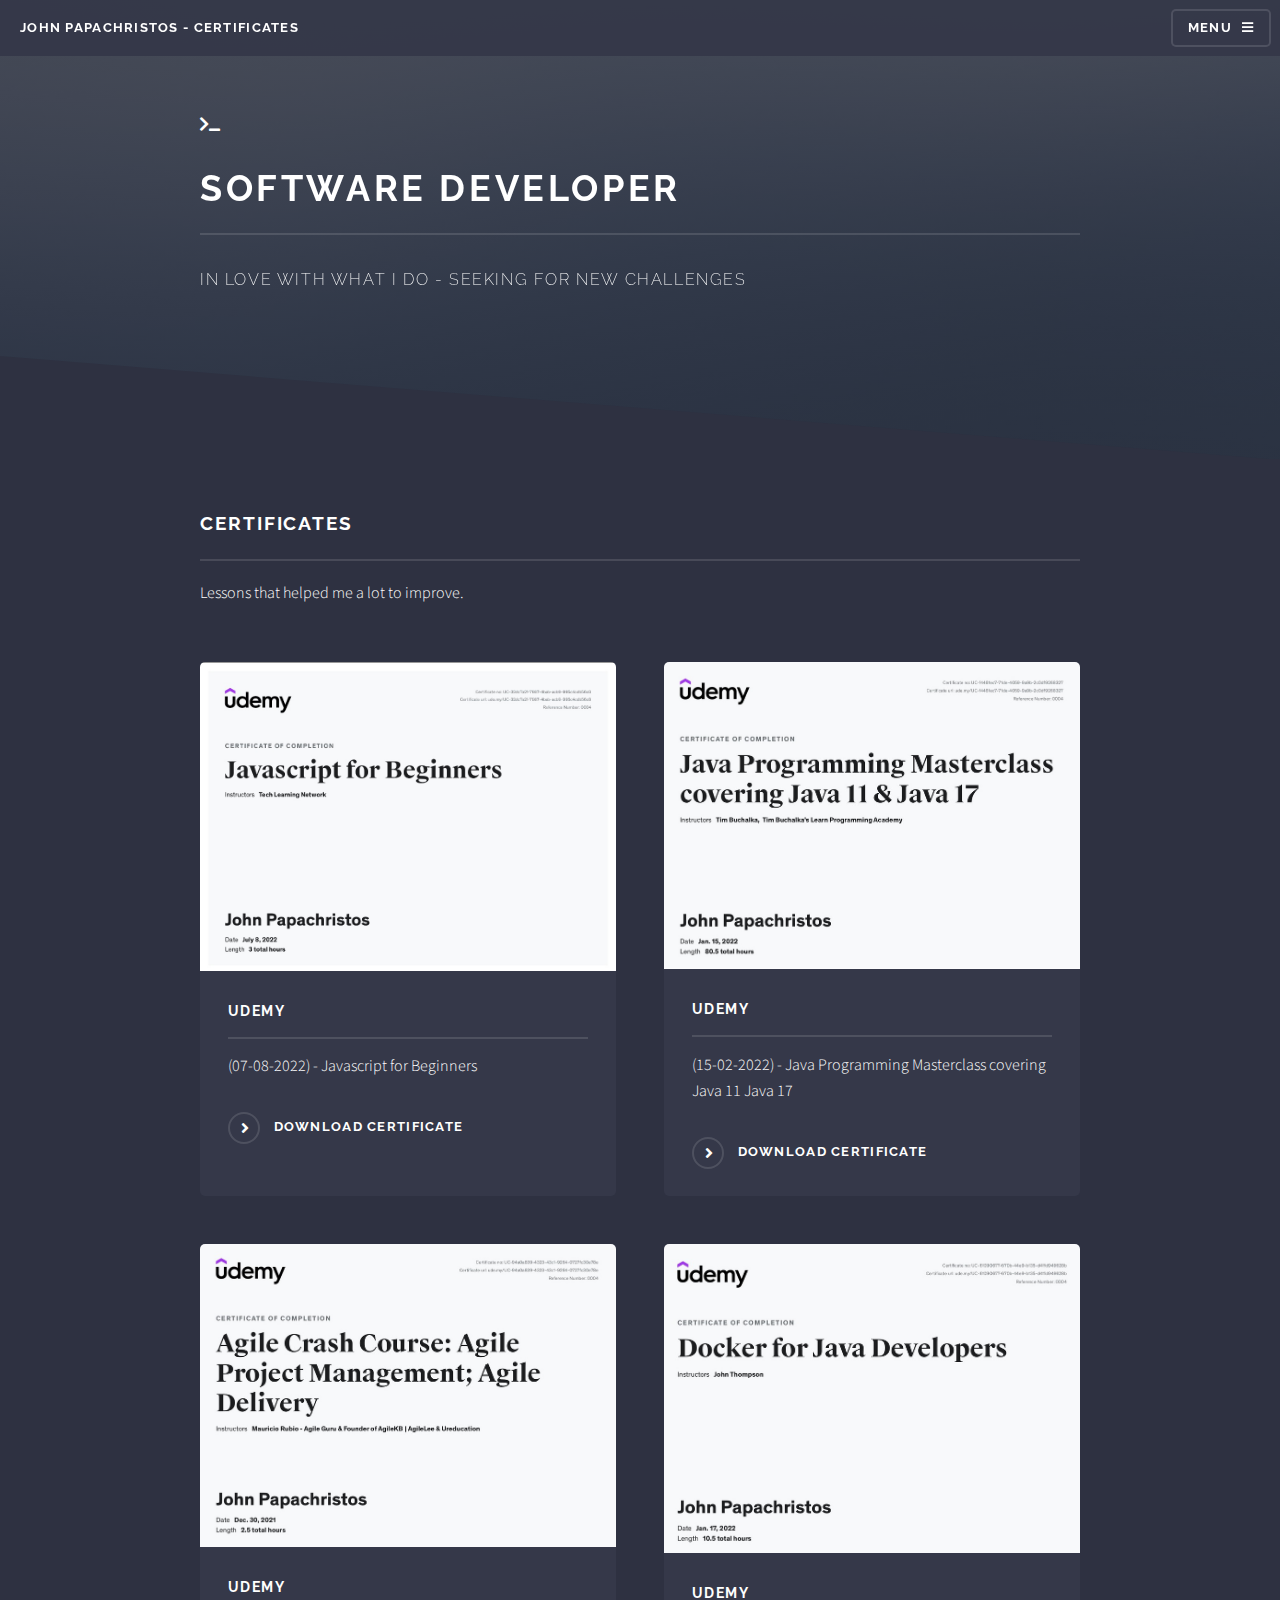
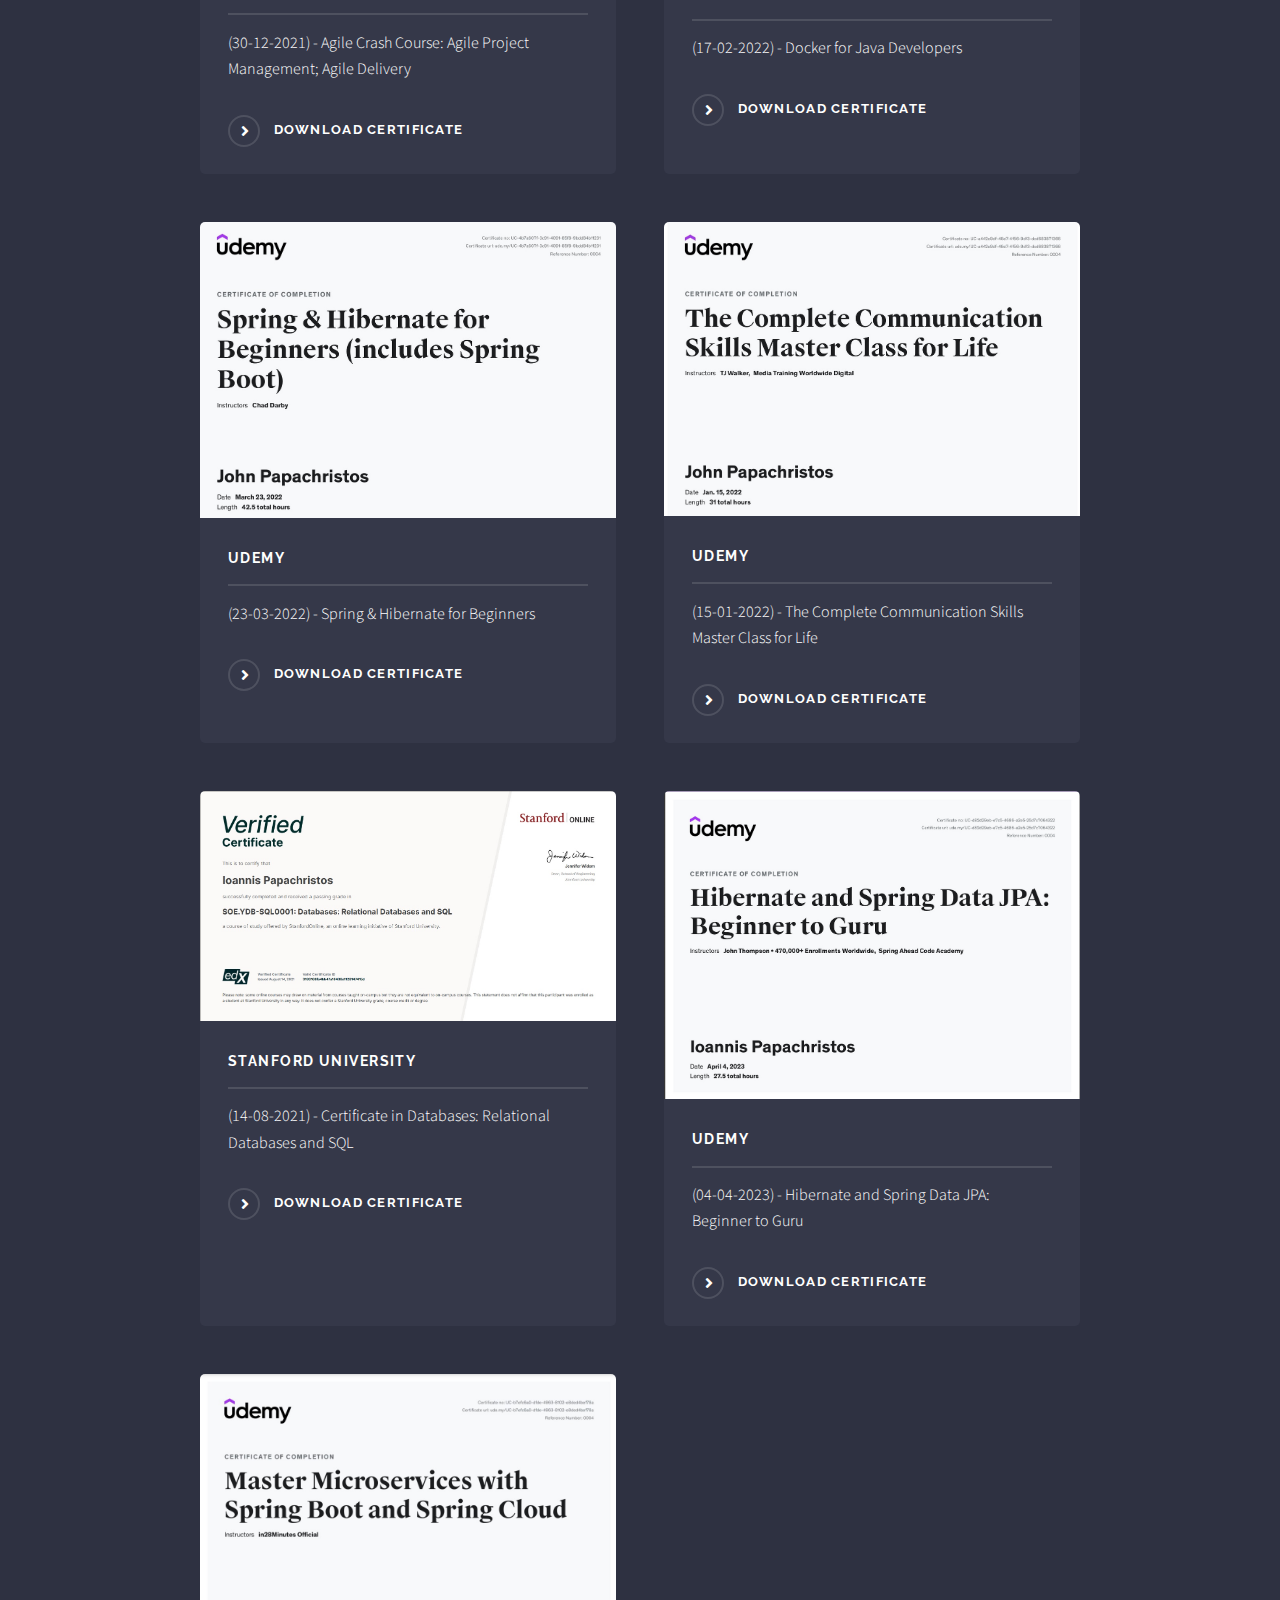
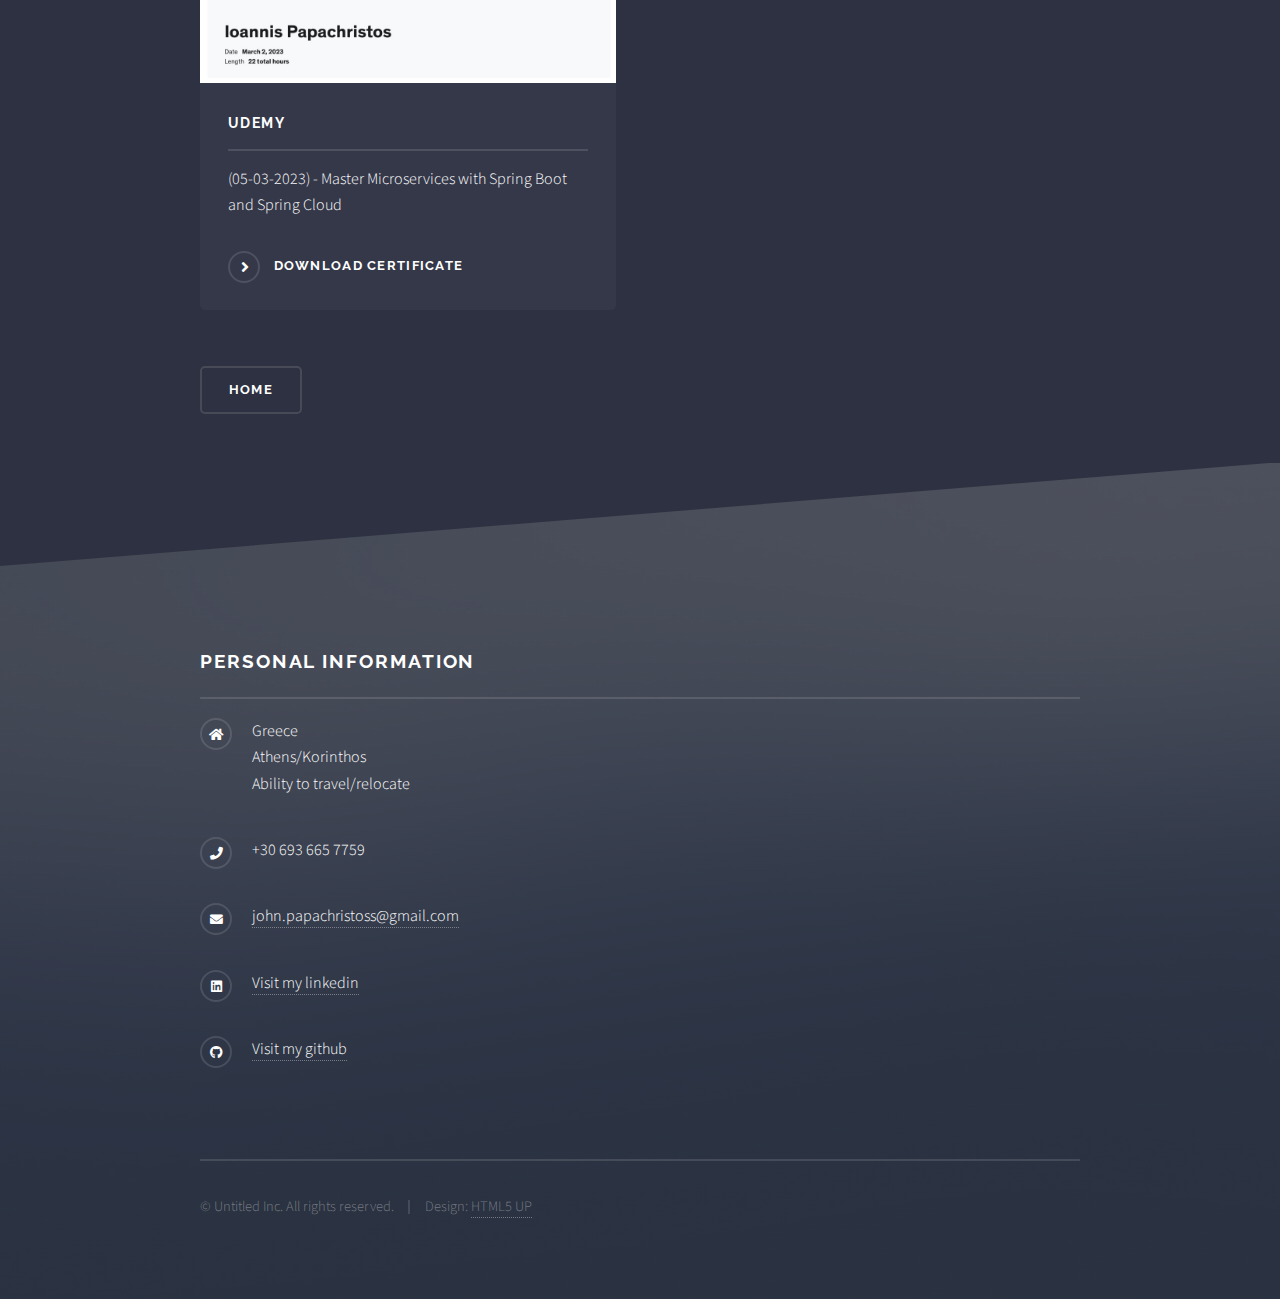
==== commit 95c0696f: "Small bug corrected.|" ====
--- a/generic.html
+++ b/generic.html
@@ -57,10 +57,10 @@
 									<a href="images/pic11.jpg" class="special" download>Download certificate</a>
 								</article>
 								<article>
-									<a href="https://www.udemy.com/certificate/UC-f4461ec7-71de-4059-9a9b-2c0df9268327/" class="image"><img src="images/pic07.jpg" alt="" /></a>
+									<a href="https://www.udemy.com/certificate/UC-f4461ec7-71de-4059-9a9b-2c0df9268327/" class="image"><img src="images/pic05.jpg" alt="" /></a>
 									<h3 class="major">Udemy</h3>
 									<p>(15-02-2022) - Java Programming Masterclass covering Java 11 Java 17</p>
-									<a href="images/pic07.jpg" class="special" download>Download certificate</a>
+									<a href="images/pic05.jpg" class="special" download>Download certificate</a>
 								</article>
 								<article>
 									<a href="https://www.udemy.com/certificate/UC-94a0a839-4323-43c1-9264-0727fc30e78e/" class="image"><img src="images/pic07.jpg" alt="" /></a>
